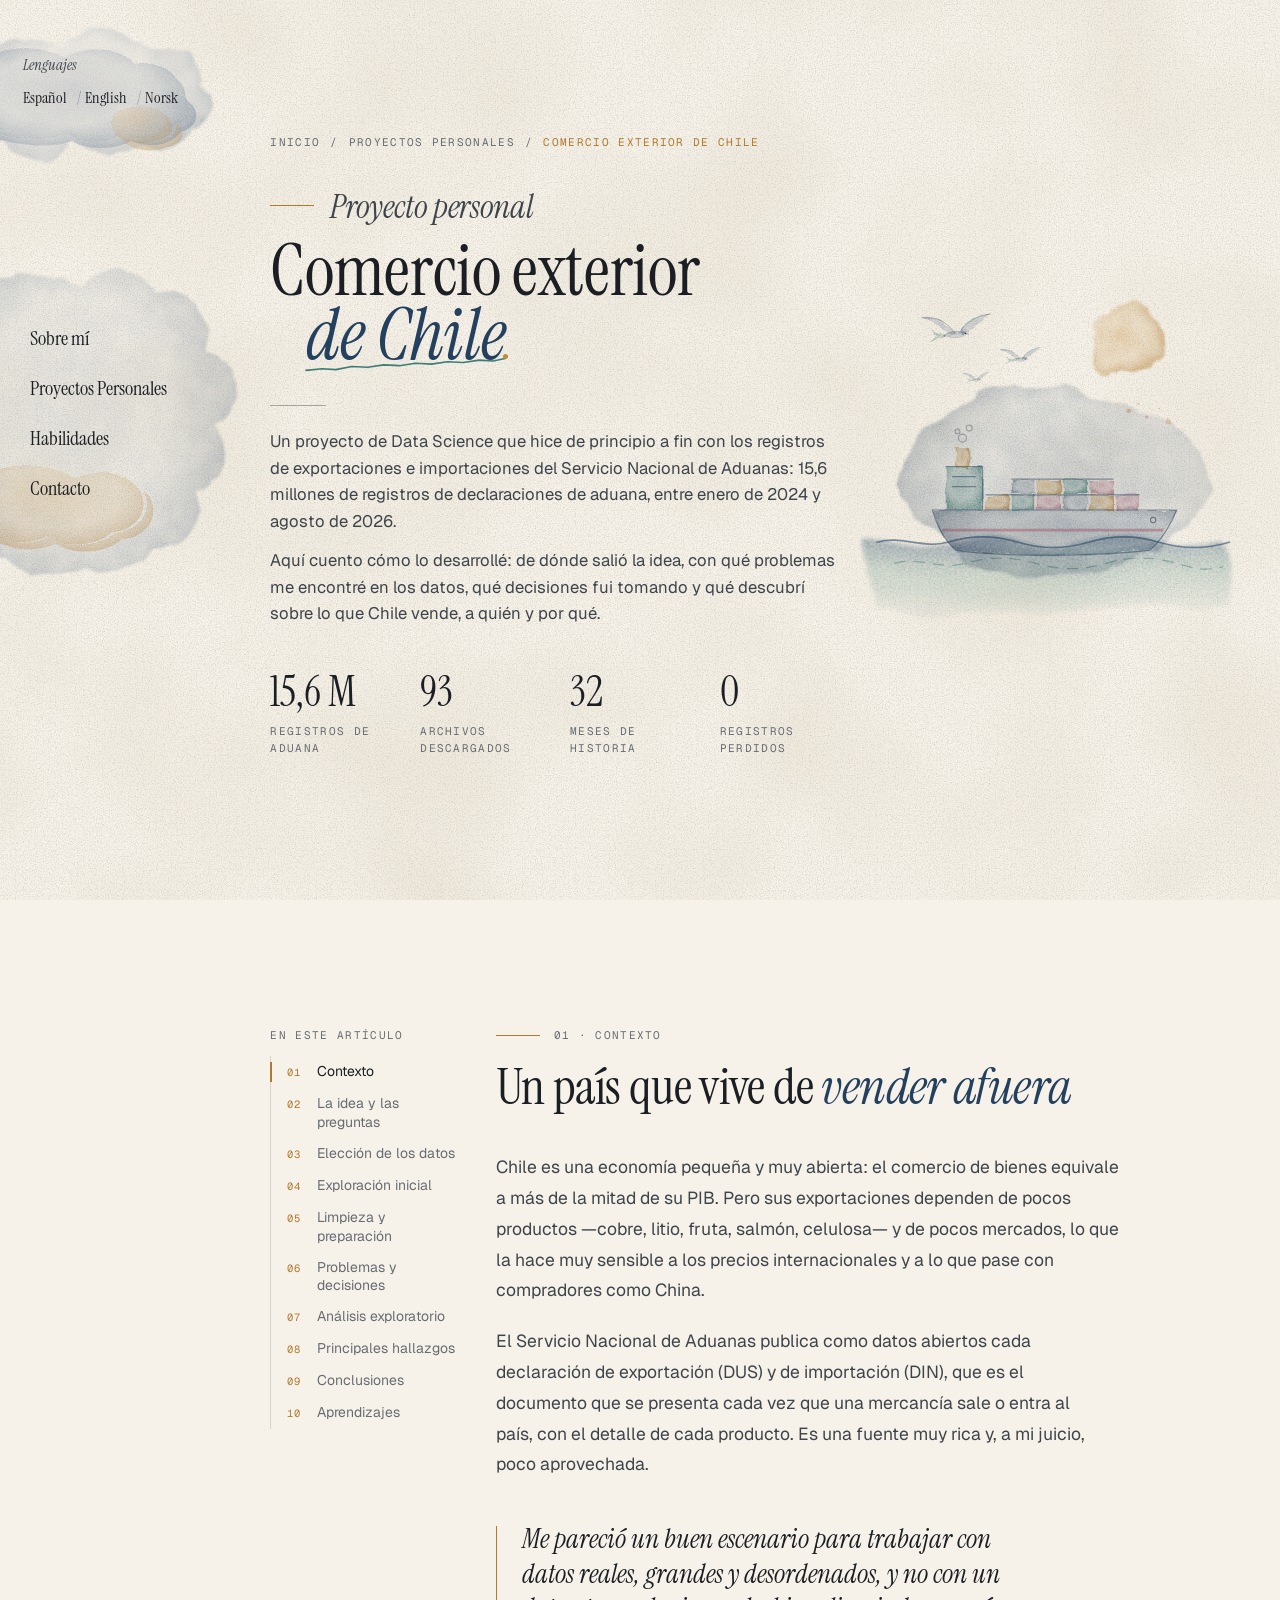
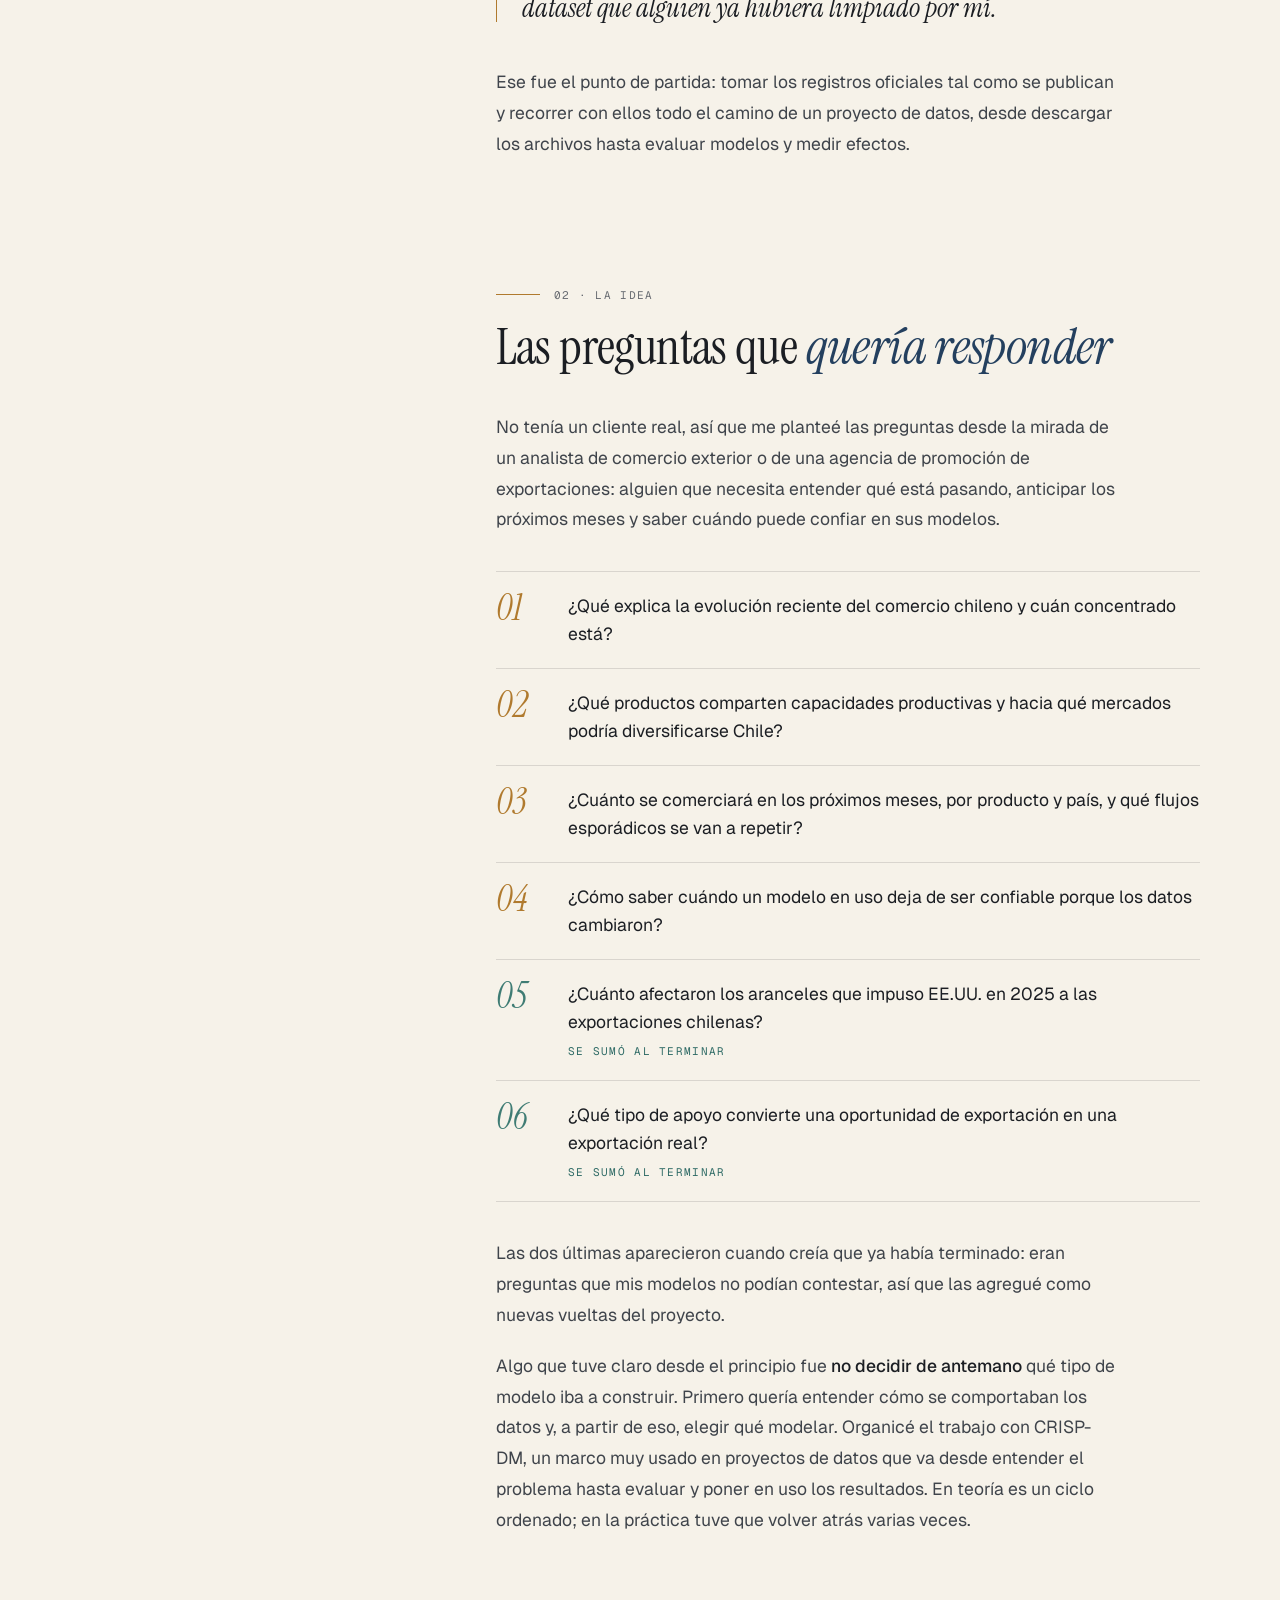
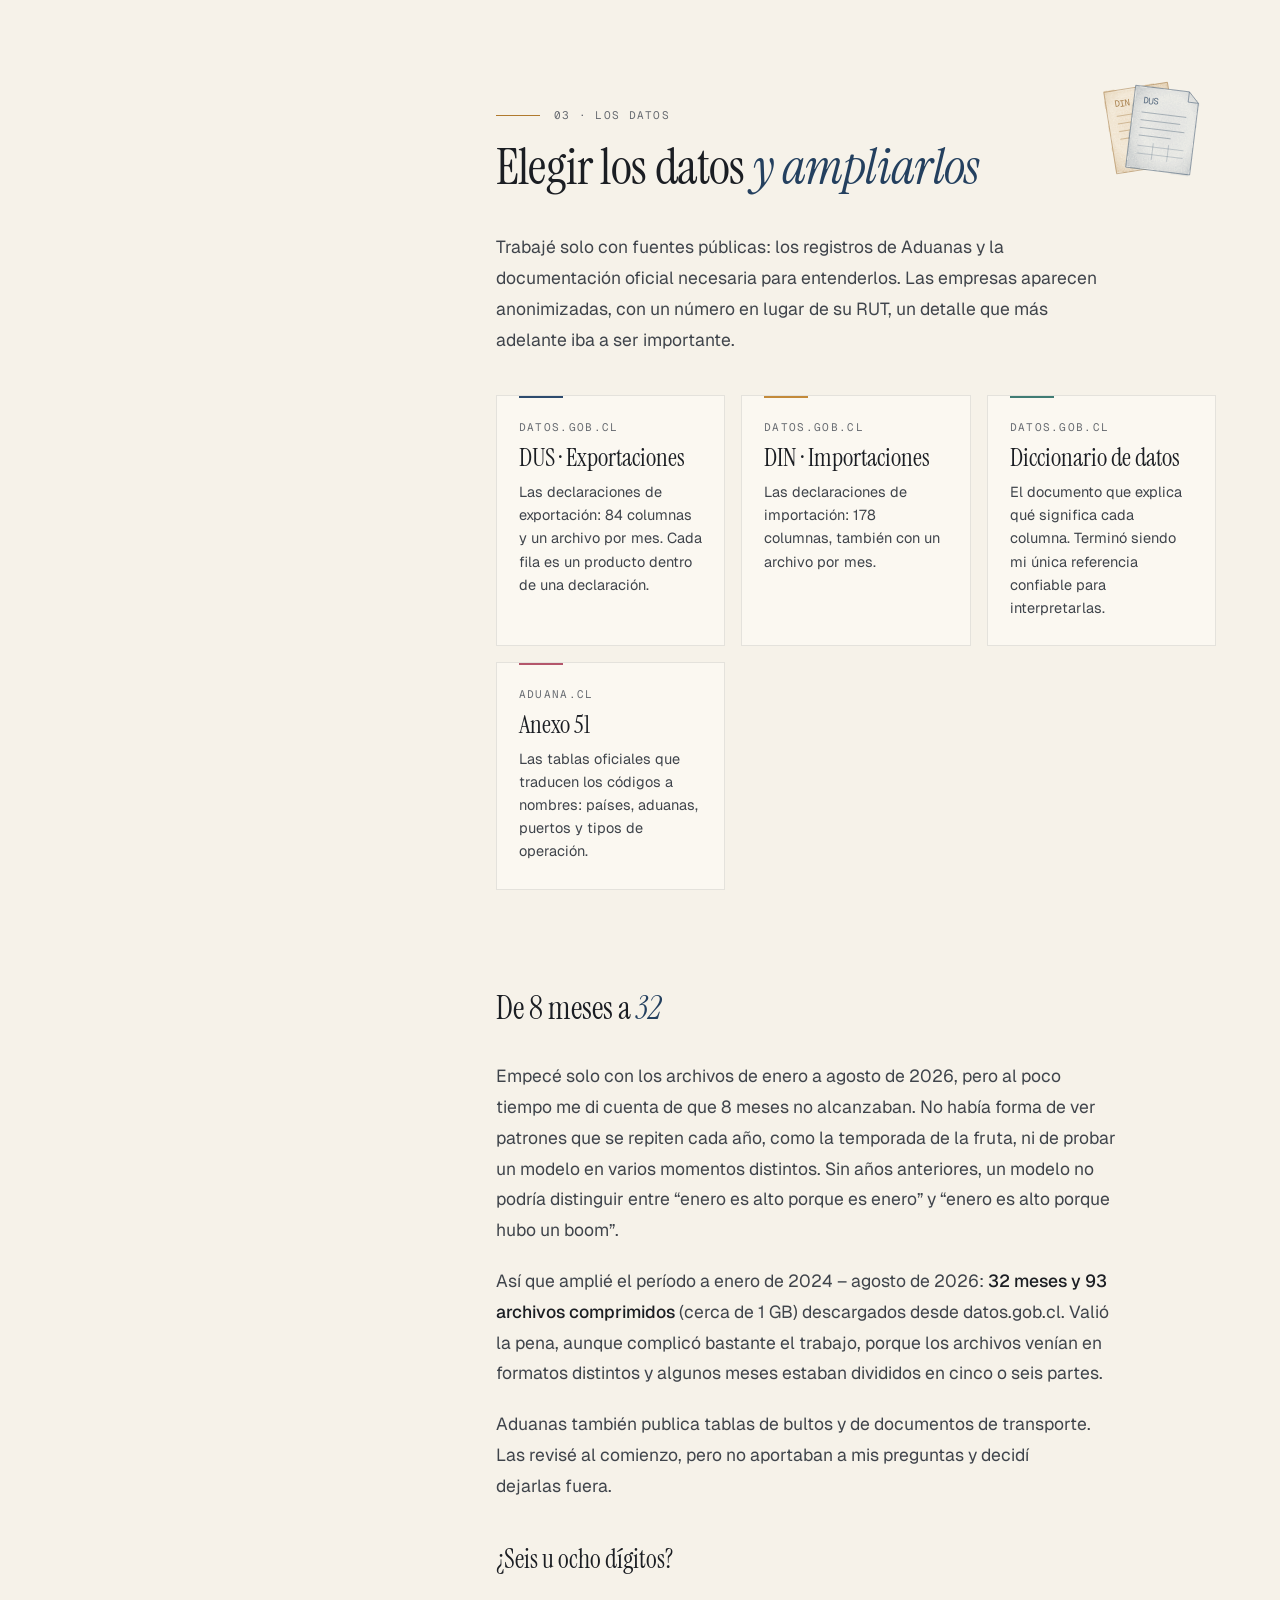
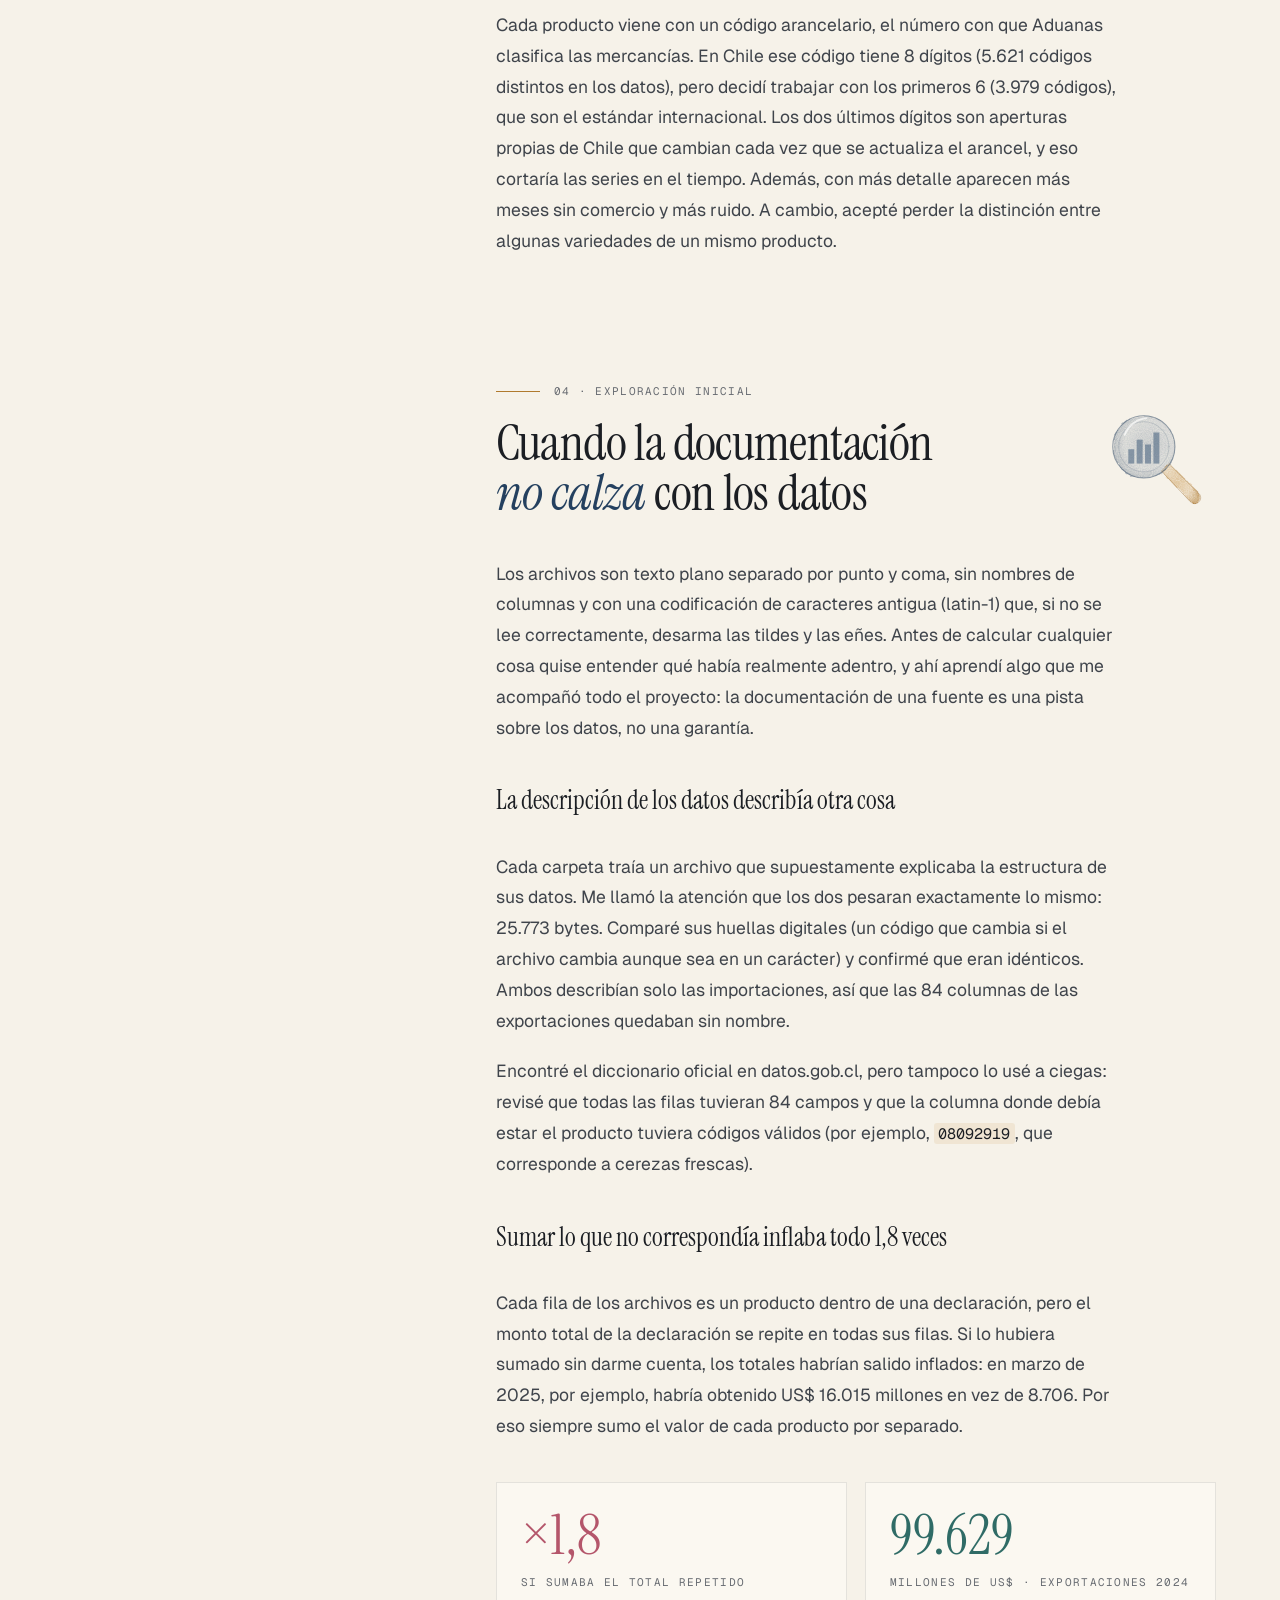
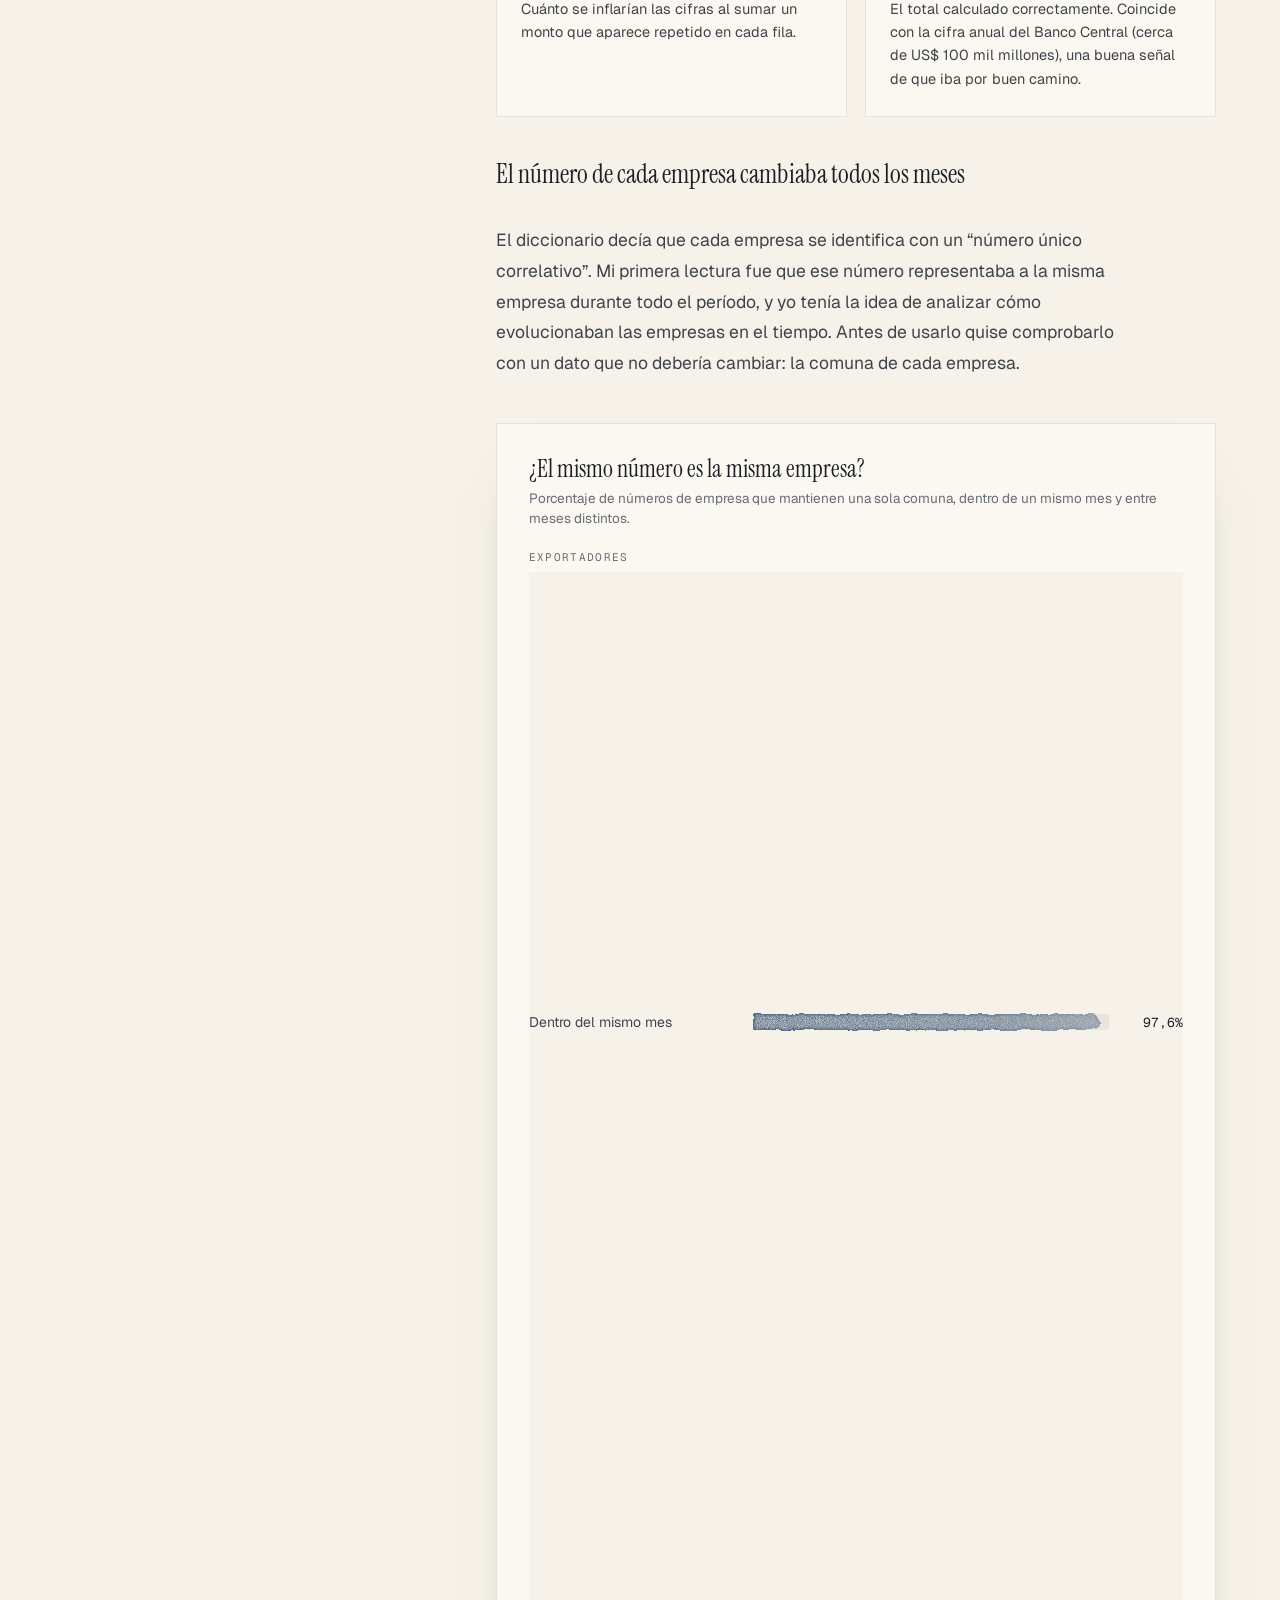
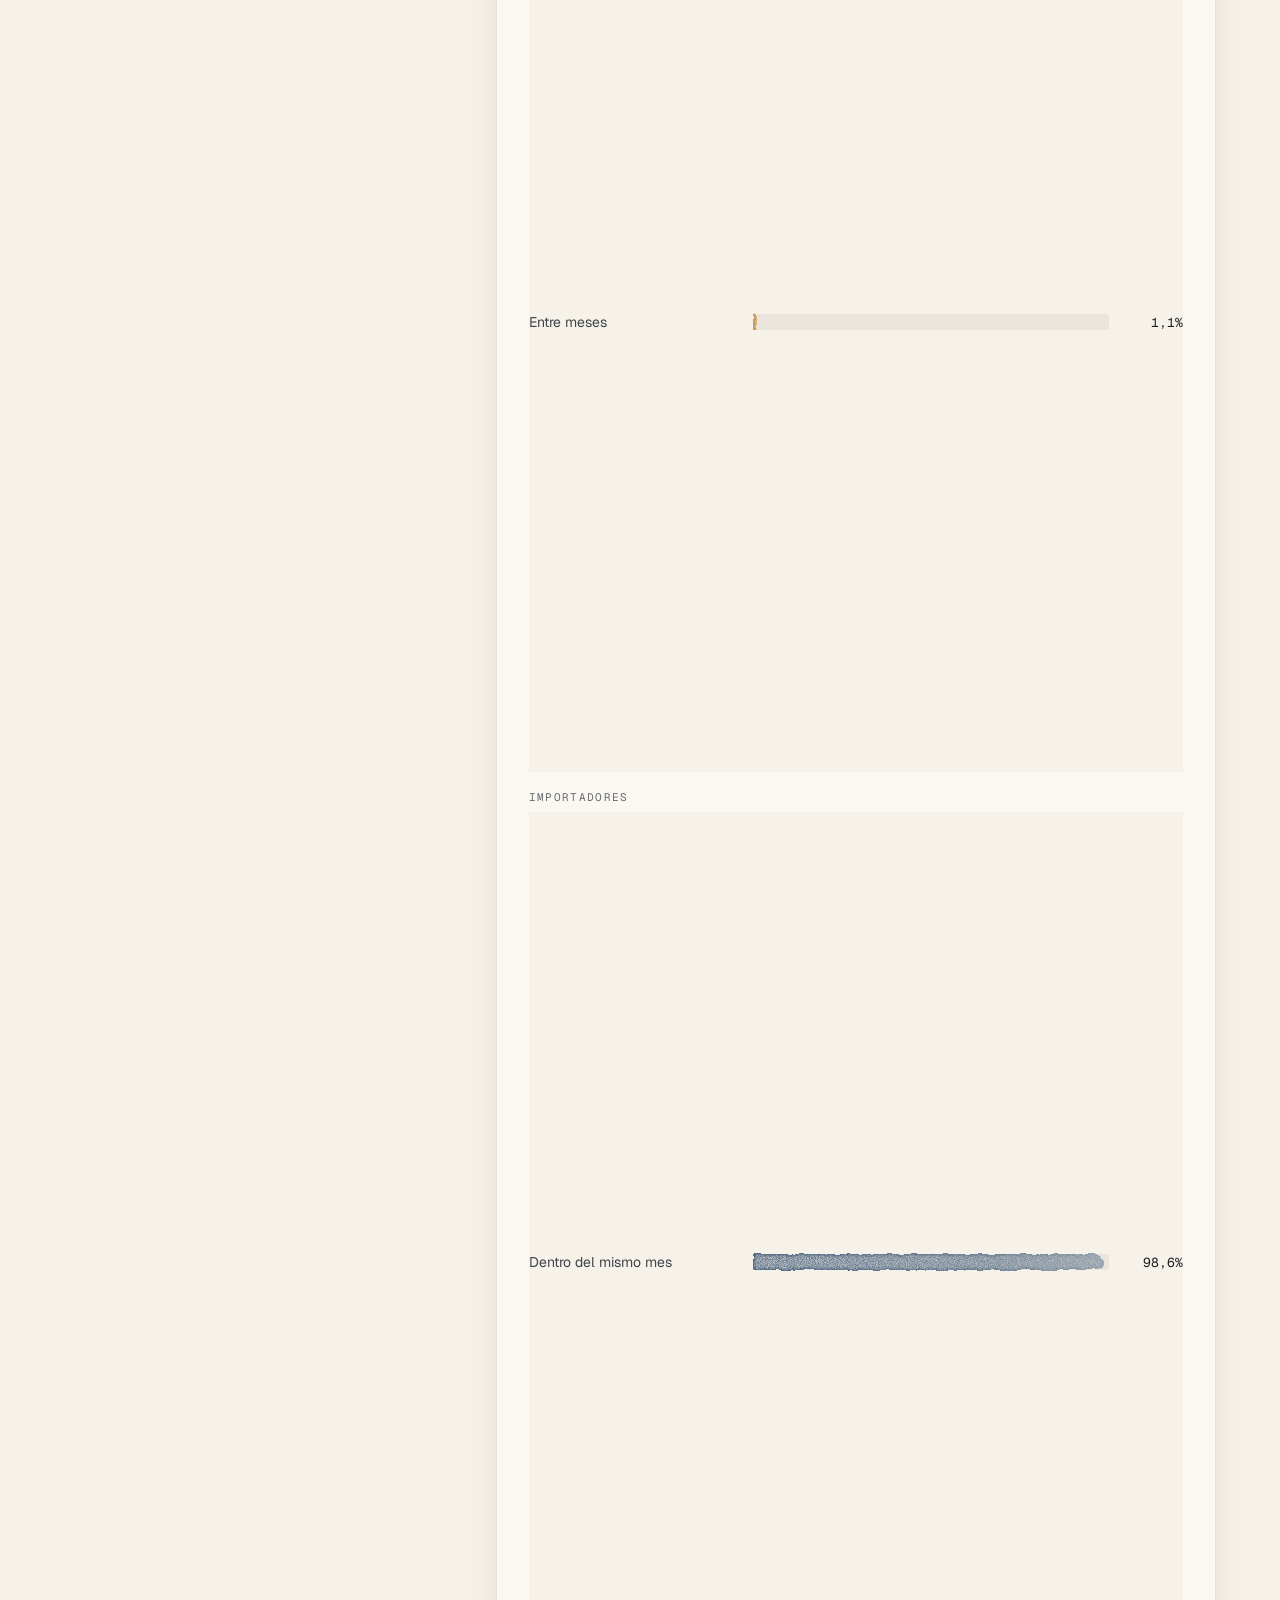
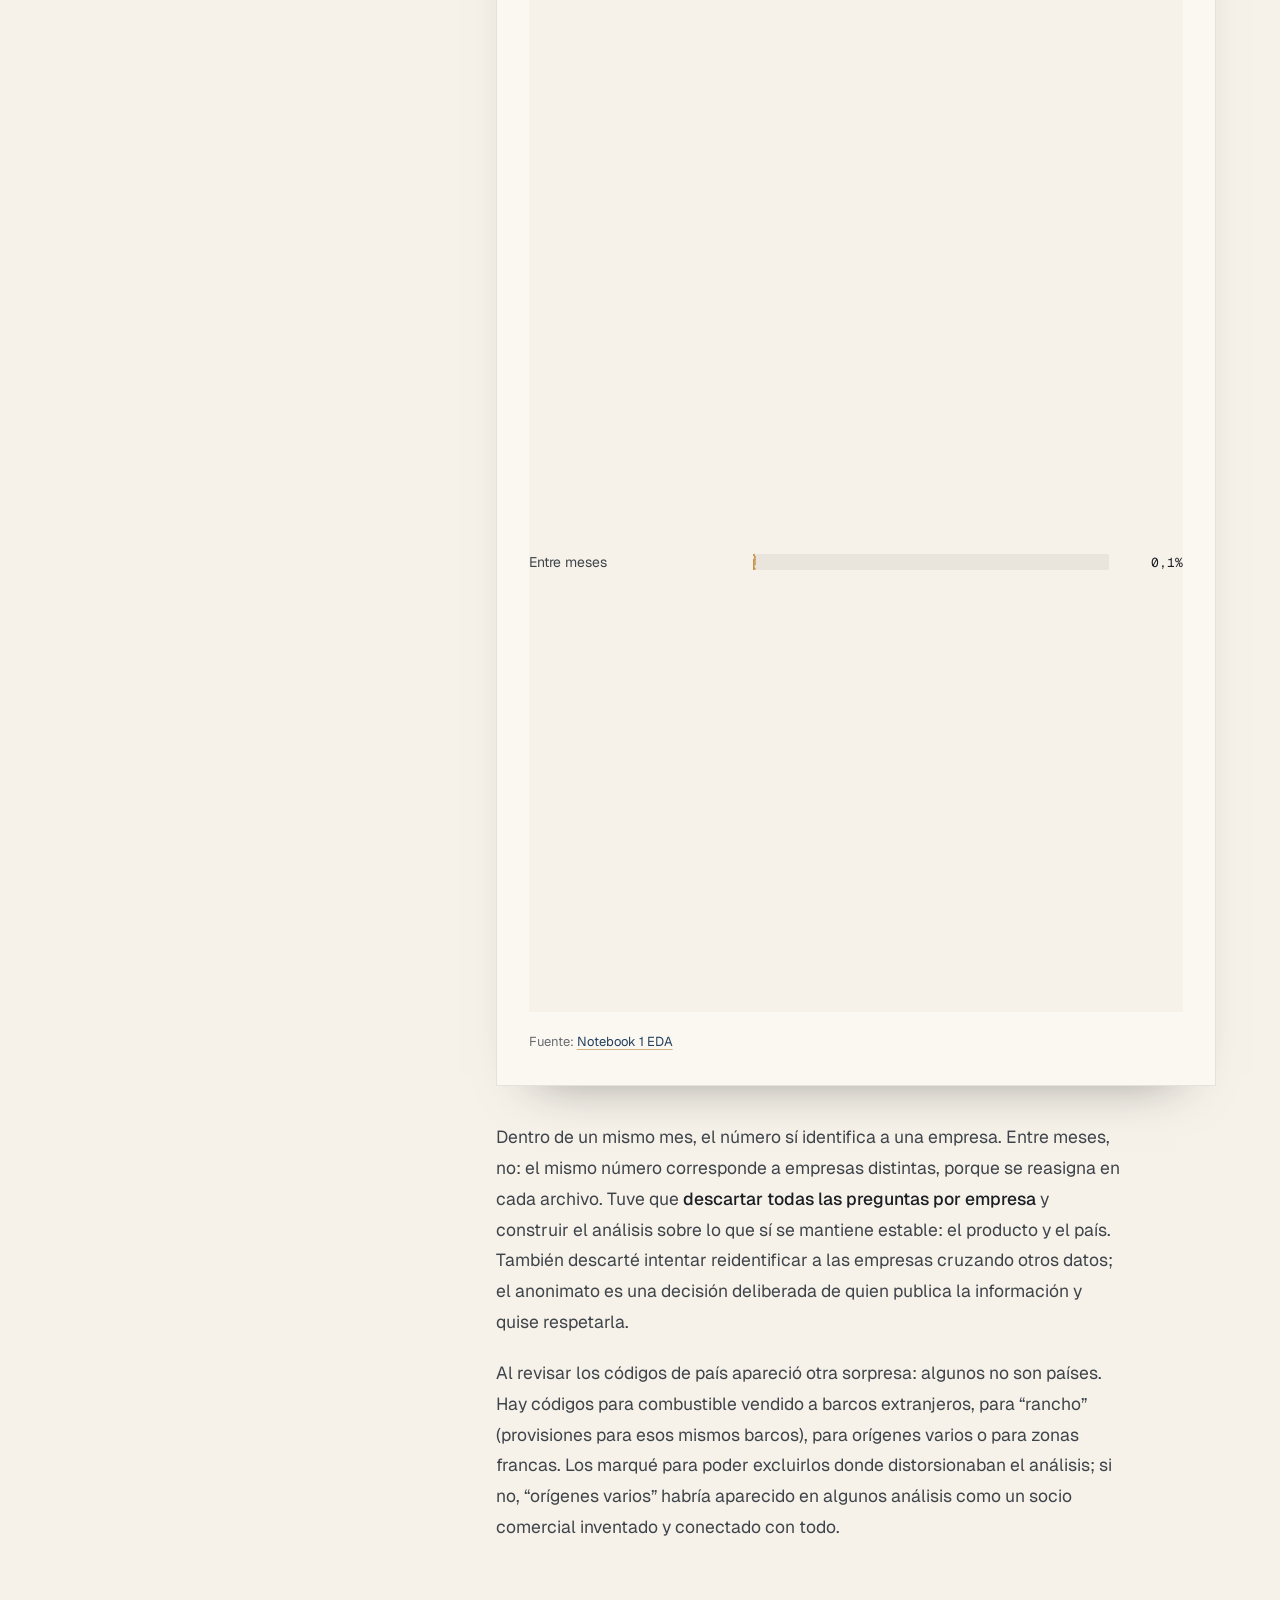
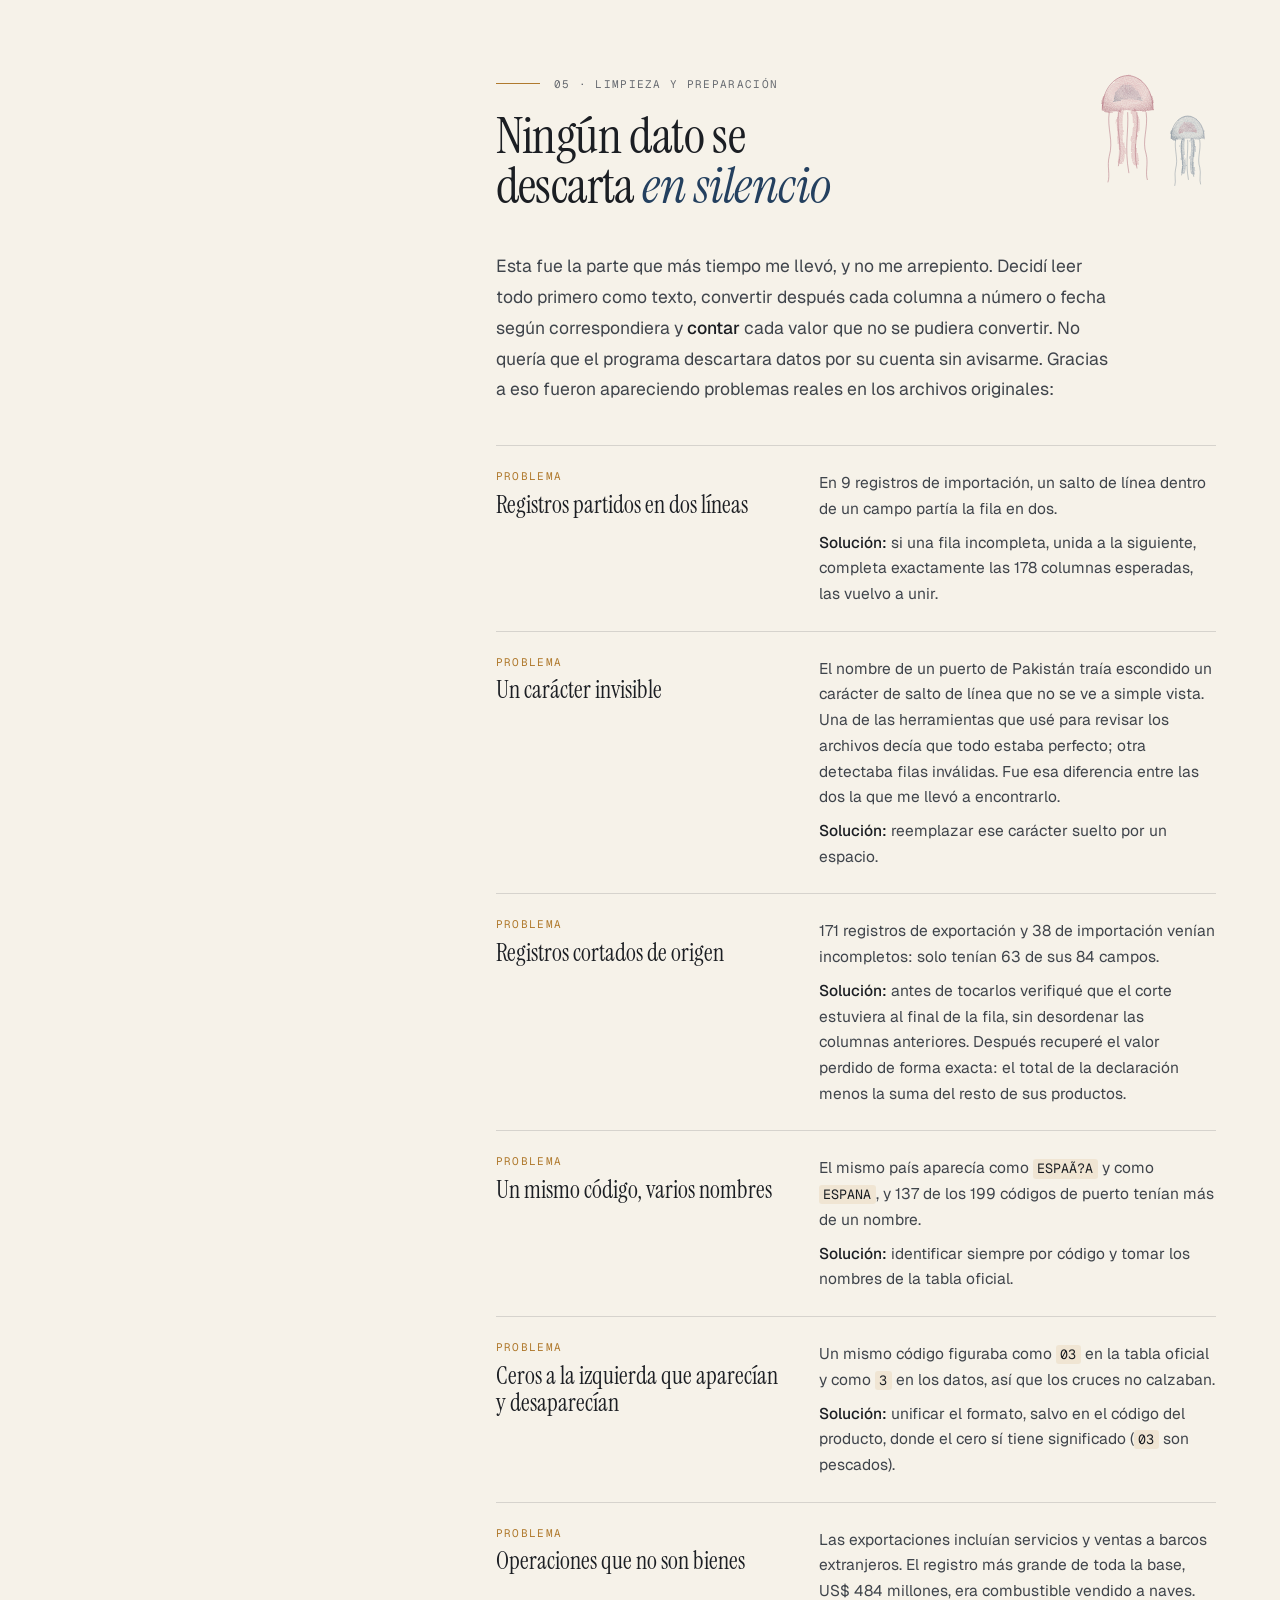
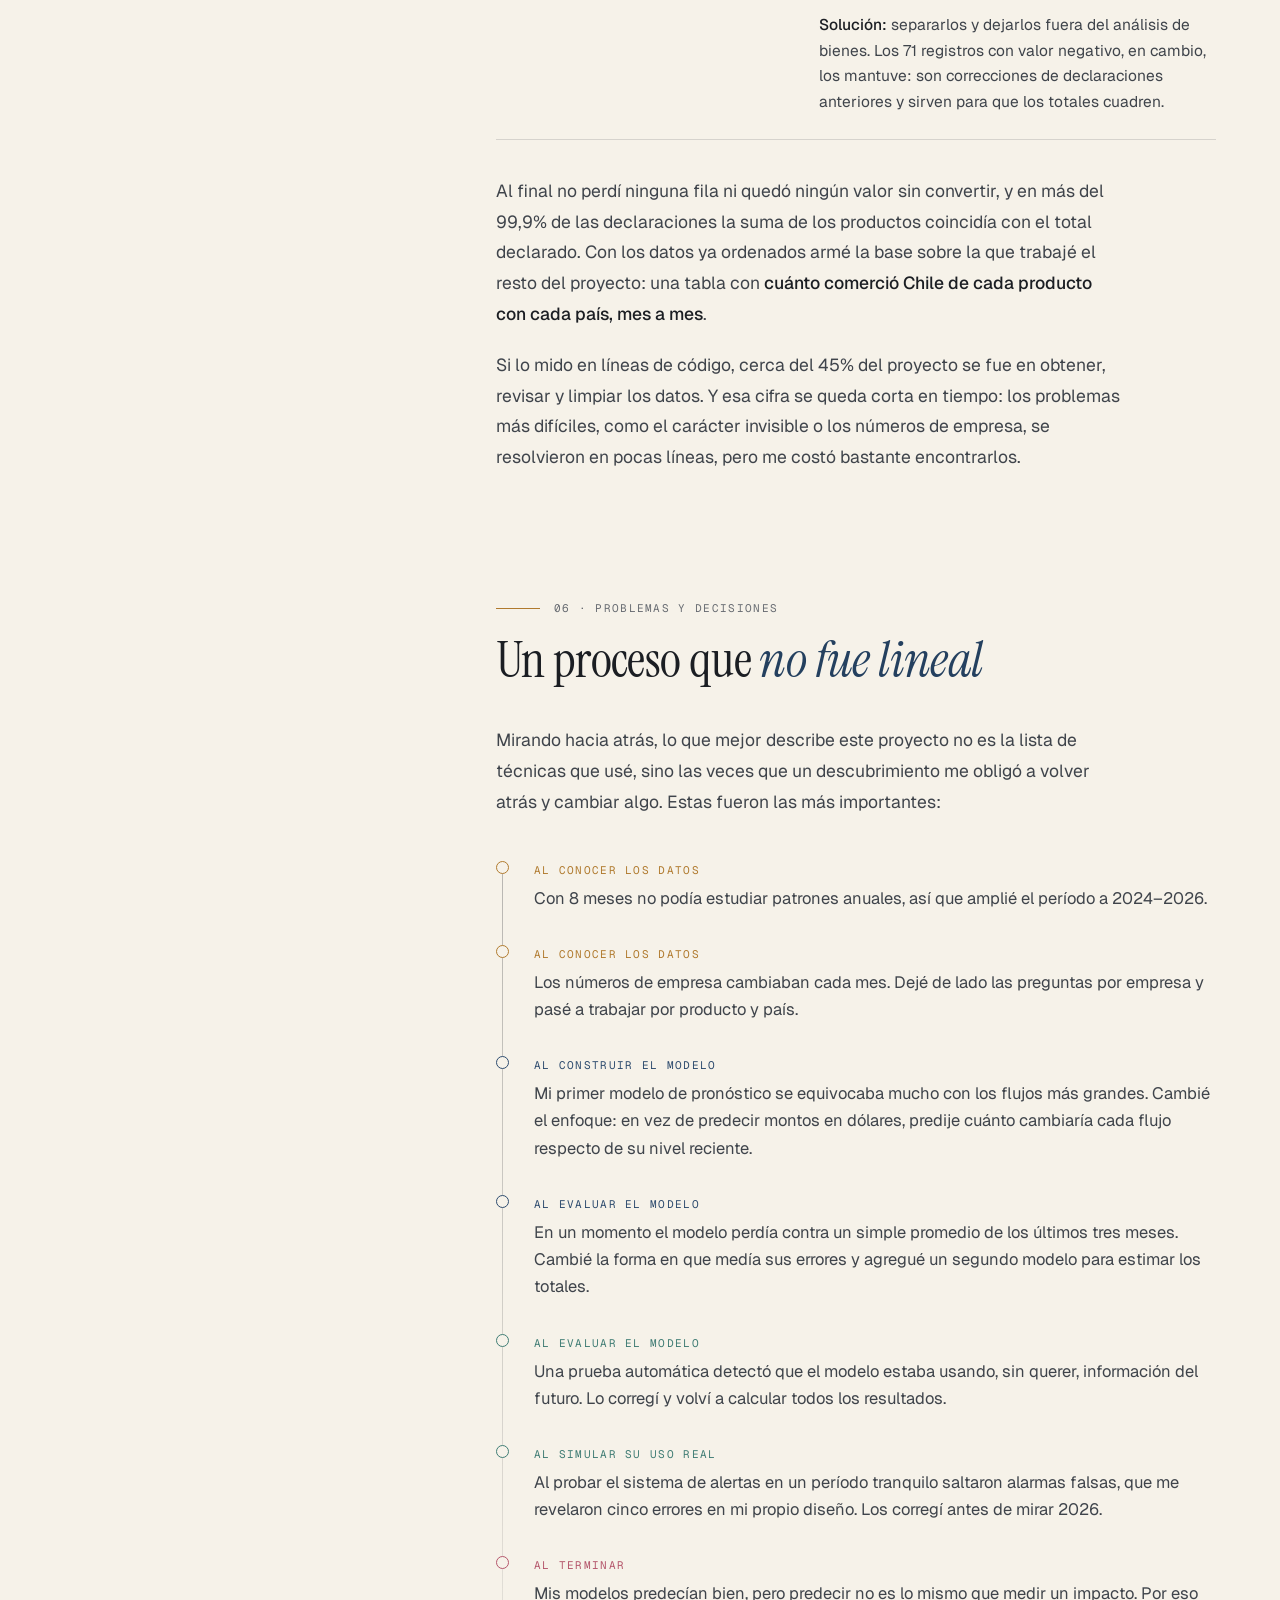
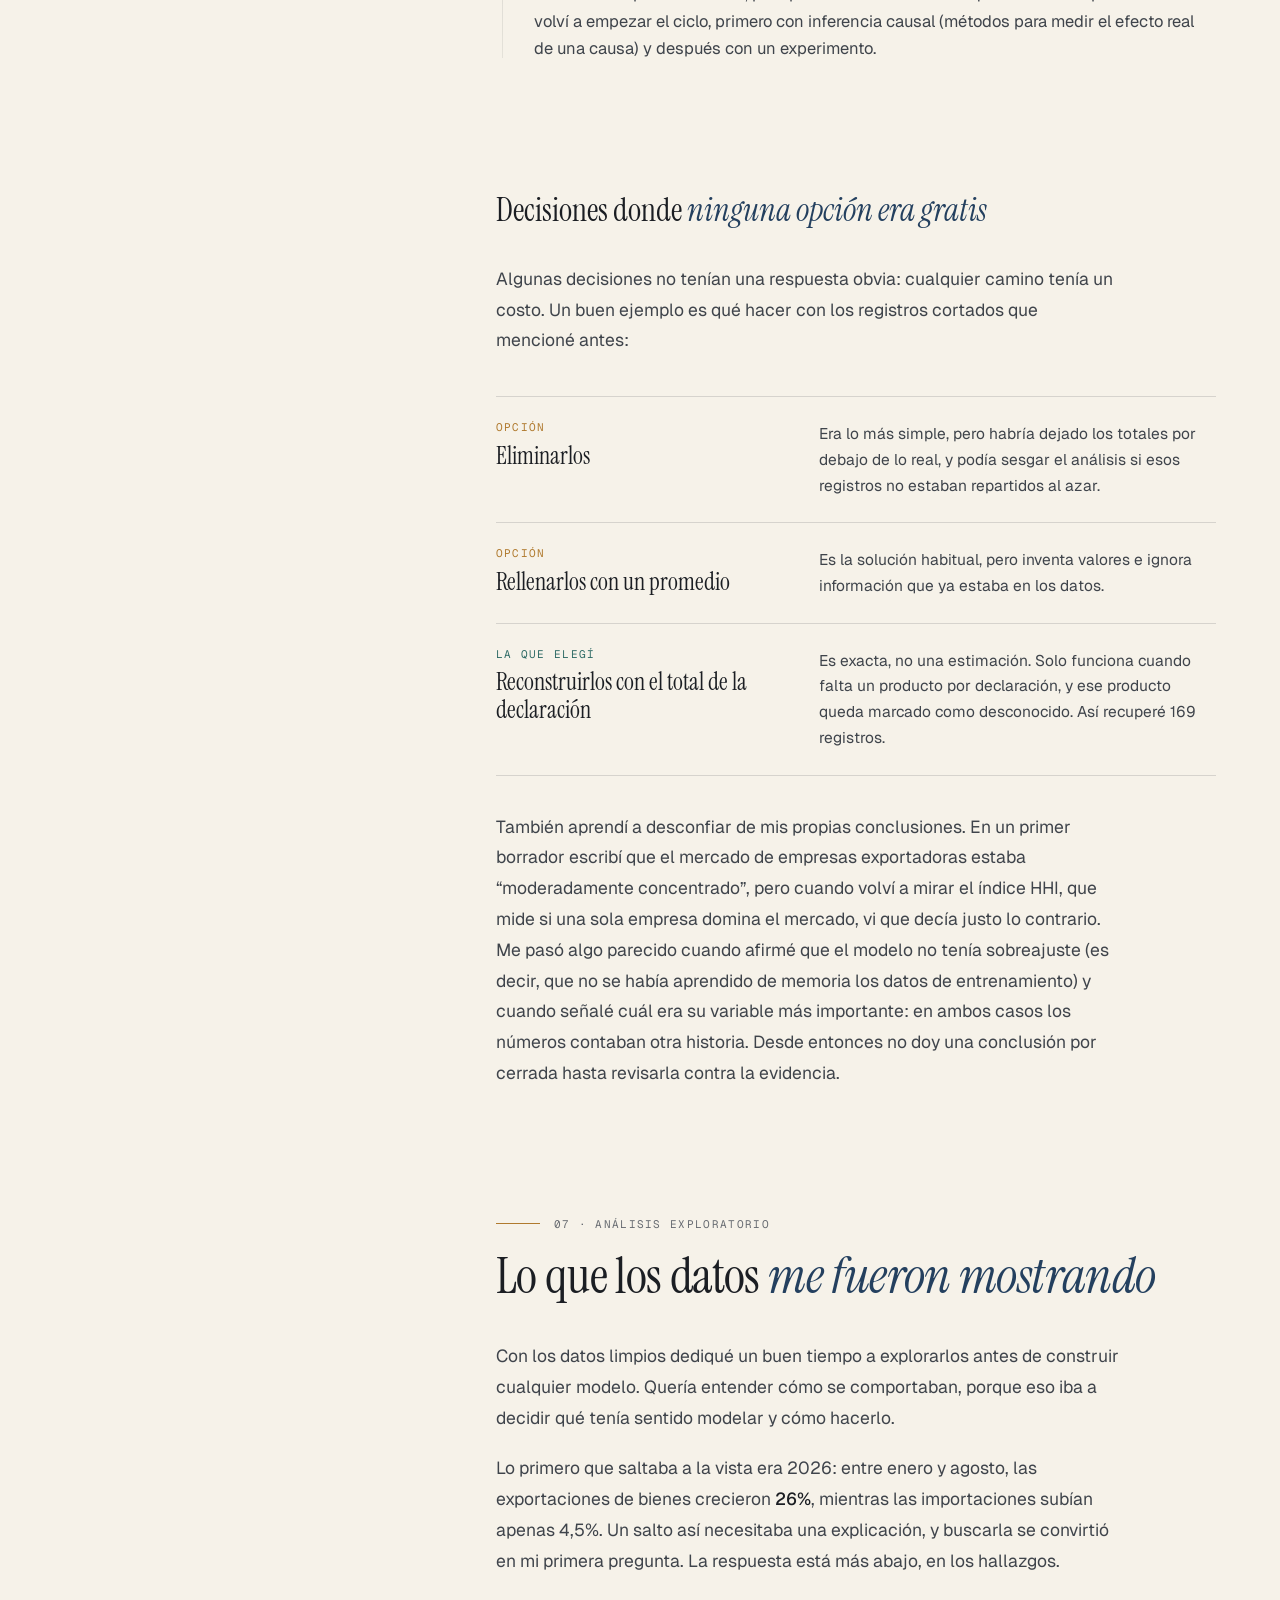
==== comercio-ext-chile/index.html @ 52598ad2 "Añado portada, habilidad y primer proyecto :) wujuuu" ====
<!doctype html>
<html lang="es">
<head>
<meta charset="utf-8">
<meta name="viewport" content="width=device-width, initial-scale=1">
<title>Comercio exterior de Chile — Bastián Olea Díaz</title>
<meta name="description" content="Cómo desarrollé un proyecto de Data Science con 15,6 millones de registros de exportaciones e importaciones de Aduanas de Chile: los datos, las decisiones, los resultados y lo que aprendí.">
<meta name="theme-color" content="#F6F2E9">
<link rel="icon" href="data:image/svg+xml,%3Csvg xmlns='http://www.w3.org/2000/svg' viewBox='0 0 32 32'%3E%3Ccircle cx='11' cy='19' r='7' fill='%232D4B6E' fill-opacity='.85'/%3E%3Ccircle cx='21' cy='12' r='6' fill='%23C38A3A' fill-opacity='.85'/%3E%3C/svg%3E">
<link rel="preconnect" href="https://fonts.googleapis.com">
<link rel="preconnect" href="https://fonts.gstatic.com" crossorigin>
<link rel="stylesheet" href="https://fonts.googleapis.com/css2?family=Geist:wght@300..600&amp;family=Geist+Mono:wght@400;500&amp;family=Instrument+Serif:ital@0;1&amp;display=swap">
<link rel="stylesheet" href="../css/style.css?v=21564027">
<link rel="stylesheet" href="../css/proyecto.css?v=320dd128">
<script>document.documentElement.classList.add('js')</script>
<script src="../js/main.js?v=d65a6def" defer></script>
<script src="../js/relato.js?v=7da70a27" defer></script>
</head>
<body>
<main class="page story">

<svg width="0" height="0" style="position: absolute" aria-hidden="true" focusable="false">
<defs>
<filter id="wcA" x="-25%" y="-25%" width="150%" height="150%" color-interpolation-filters="sRGB">
<feTurbulence type="fractalNoise" baseFrequency="0.011" numOctaves="4" seed="7" result="warp"></feTurbulence>
<feDisplacementMap in="SourceGraphic" in2="warp" scale="46" xChannelSelector="R" yChannelSelector="G" result="shape"></feDisplacementMap>
<feGaussianBlur in="shape" stdDeviation="1.4" result="soft"></feGaussianBlur>
<feMorphology in="soft" operator="erode" radius="5" result="core"></feMorphology>
<feGaussianBlur in="core" stdDeviation="7" result="coreBlur"></feGaussianBlur>
<feComposite in="soft" in2="coreBlur" operator="out" result="rim"></feComposite>
<feTurbulence type="fractalNoise" baseFrequency="0.62" numOctaves="2" seed="3" result="grain"></feTurbulence>
<feColorMatrix in="grain" type="matrix" values="0 0 0 0 0  0 0 0 0 0  0 0 0 0 0  0 0 0 -1.6 1.25" result="grainA"></feColorMatrix>
<feComposite in="soft" in2="grainA" operator="in" result="grained"></feComposite>
<feTurbulence type="fractalNoise" baseFrequency="0.035" numOctaves="2" seed="11" result="bloom"></feTurbulence>
<feColorMatrix in="bloom" type="matrix" values="0 0 0 0 0  0 0 0 0 0  0 0 0 0 0  0 0 0 -2.2 1.7" result="bloomA"></feColorMatrix>
<feComposite in="grained" in2="bloomA" operator="in" result="bloomed"></feComposite>
<feMerge><feMergeNode in="bloomed"></feMergeNode><feMergeNode in="rim"></feMergeNode></feMerge>
</filter>
<filter id="wcB" x="-20%" y="-30%" width="140%" height="160%" color-interpolation-filters="sRGB">
<feTurbulence type="fractalNoise" baseFrequency="0.008 0.02" numOctaves="4" seed="21" result="warp"></feTurbulence>
<feDisplacementMap in="SourceGraphic" in2="warp" scale="30" xChannelSelector="R" yChannelSelector="G" result="shape"></feDisplacementMap>
<feGaussianBlur in="shape" stdDeviation="1.2" result="soft"></feGaussianBlur>
<feMorphology in="soft" operator="erode" radius="4" result="core"></feMorphology>
<feGaussianBlur in="core" stdDeviation="6" result="coreBlur"></feGaussianBlur>
<feComposite in="soft" in2="coreBlur" operator="out" result="rim"></feComposite>
<feTurbulence type="fractalNoise" baseFrequency="0.7" numOctaves="2" seed="5" result="grain"></feTurbulence>
<feColorMatrix in="grain" type="matrix" values="0 0 0 0 0  0 0 0 0 0  0 0 0 0 0  0 0 0 -1.5 1.2" result="grainA"></feColorMatrix>
<feComposite in="soft" in2="grainA" operator="in" result="grained"></feComposite>
<feMerge><feMergeNode in="grained"></feMergeNode><feMergeNode in="rim"></feMergeNode></feMerge>
</filter>
<filter id="wcC" x="-25%" y="-25%" width="150%" height="150%" color-interpolation-filters="sRGB">

<feDisplacementMap in="SourceGraphic" in2="warp" scale="18" xChannelSelector="R" yChannelSelector="G" result="shape"></feDisplacementMap>
<feGaussianBlur in="shape" stdDeviation="1" result="soft"></feGaussianBlur>
<feMorphology in="soft" operator="erode" radius="3" result="core"></feMorphology>
<feGaussianBlur in="core" stdDeviation="4" result="coreBlur"></feGaussianBlur>
<feComposite in="soft" in2="coreBlur" operator="out" result="rim"></feComposite>
<feTurbulence type="fractalNoise" baseFrequency="0.66" numOctaves="2" seed="9" result="grain"></feTurbulence>
<feColorMatrix in="grain" type="matrix" values="0 0 0 0 0  0 0 0 0 0  0 0 0 0 0  0 0 0 -1.5 1.2" result="grainA"></feColorMatrix>
<feComposite in="soft" in2="grainA" operator="in" result="grained"></feComposite>
<feMerge><feMergeNode in="grained"></feMergeNode><feMergeNode in="rim"></feMergeNode></feMerge>
</filter>
<filter id="wcS" x="-50%" y="-50%" width="200%" height="200%" color-interpolation-filters="sRGB">
<feTurbulence type="fractalNoise" baseFrequency="0.09" numOctaves="2" seed="13" result="warp"></feTurbulence>
<feDisplacementMap in="SourceGraphic" in2="warp" scale="5" xChannelSelector="R" yChannelSelector="G" result="shape"></feDisplacementMap>
<feGaussianBlur in="shape" stdDeviation=".4"></feGaussianBlur>
</filter>
<filter id="paper" x="0" y="0" width="100%" height="100%">
<feTurbulence type="fractalNoise" baseFrequency=".85" numOctaves="3" seed="2" stitchTiles="stitch" result="fine"></feTurbulence>
<feColorMatrix in="fine" type="matrix" values="0 0 0 0 .36  0 0 0 0 .31  0 0 0 0 .24  0 0 0 -1.4 .78" result="fineA"></feColorMatrix>
<feTurbulence type="fractalNoise" baseFrequency=".006" numOctaves="2" seed="17" result="mottle"></feTurbulence>
<feColorMatrix in="mottle" type="matrix" values="0 0 0 0 .55  0 0 0 0 .45  0 0 0 0 .3  0 0 0 -.6 .36" result="mottleA"></feColorMatrix>
<feMerge><feMergeNode in="mottleA"></feMergeNode><feMergeNode in="fineA"></feMergeNode></feMerge>
</filter>
<filter id="wcN" x="-30%" y="-30%" width="160%" height="160%" color-interpolation-filters="sRGB">
<feTurbulence type="fractalNoise" baseFrequency="0.09" numOctaves="3" seed="15" result="warp"></feTurbulence>
<feDisplacementMap in="SourceGraphic" in2="warp" scale="4" xChannelSelector="R" yChannelSelector="G" result="shape"></feDisplacementMap>
<feGaussianBlur in="shape" stdDeviation=".35" result="soft"></feGaussianBlur>
<feMorphology in="soft" operator="erode" radius="1" result="core"></feMorphology>
<feGaussianBlur in="core" stdDeviation="1.6" result="coreBlur"></feGaussianBlur>
<feComposite in="soft" in2="coreBlur" operator="out" result="rim"></feComposite>
<feTurbulence type="fractalNoise" baseFrequency="1.1" numOctaves="2" seed="6" result="grain"></feTurbulence>
<feColorMatrix in="grain" type="matrix" values="0 0 0 0 0  0 0 0 0 0  0 0 0 0 0  0 0 0 -1.5 1.2" result="grainA"></feColorMatrix>
<feComposite in="soft" in2="grainA" operator="in" result="grained"></feComposite>
<feMerge><feMergeNode in="grained"></feMergeNode><feMergeNode in="rim"></feMergeNode></feMerge>
</filter>
<radialGradient id="gV" cx="42%" cy="40%" r="62%">
<stop offset="0" stop-color="#3F7C74" stop-opacity=".34"></stop>
<stop offset=".55" stop-color="#3F7C74" stop-opacity=".2"></stop>
<stop offset=".9" stop-color="#2F6B66" stop-opacity=".42"></stop>
<stop offset="1" stop-color="#2F6B66" stop-opacity=".52"></stop>
</radialGradient>
<radialGradient id="gP" cx="58%" cy="46%" r="64%">
<stop offset="0" stop-color="#2D4B6E" stop-opacity=".2"></stop>
<stop offset=".6" stop-color="#2D4B6E" stop-opacity=".12"></stop>
<stop offset=".92" stop-color="#28425F" stop-opacity=".26"></stop>
<stop offset="1" stop-color="#28425F" stop-opacity=".34"></stop>
</radialGradient>
<radialGradient id="gO" cx="40%" cy="44%" r="64%">
<stop offset="0" stop-color="#C38A3A" stop-opacity=".42"></stop>
<stop offset=".6" stop-color="#C9954A" stop-opacity=".26"></stop>
<stop offset=".92" stop-color="#B07A2E" stop-opacity=".5"></stop>
<stop offset="1" stop-color="#B07A2E" stop-opacity=".6"></stop>
</radialGradient>
<radialGradient id="gM" cx="50%" cy="38%" r="64%">
<stop offset="0" stop-color="#B4566B" stop-opacity=".3"></stop>
<stop offset=".6" stop-color="#B4566B" stop-opacity=".16"></stop>
<stop offset=".92" stop-color="#9E4A5D" stop-opacity=".34"></stop>
<stop offset="1" stop-color="#9E4A5D" stop-opacity=".42"></stop>
</radialGradient>
<linearGradient id="gArea" x1="0" y1="0" x2="0" y2="1">
<stop offset="0" stop-color="#2D4B6E" stop-opacity=".36"></stop>
<stop offset=".5" stop-color="#3F7C74" stop-opacity=".18"></stop>
<stop offset="1" stop-color="#3F7C74" stop-opacity=".04"></stop>
</linearGradient>
<linearGradient id="gFade" x1="0" y1="0" x2="0" y2="1">
<stop offset="0" stop-color="#fff" stop-opacity="1"></stop>
<stop offset=".6" stop-color="#fff" stop-opacity="1"></stop>
<stop offset=".86" stop-color="#fff" stop-opacity=".4"></stop>
<stop offset="1" stop-color="#fff" stop-opacity=".15"></stop>
</linearGradient>
<filter id="wcD" x="-25%" y="-25%" width="150%" height="150%" color-interpolation-filters="sRGB">
<feTurbulence type="fractalNoise" baseFrequency="0.011" numOctaves="4" seed="7" result="warp"></feTurbulence>
<feDisplacementMap in="SourceGraphic" in2="warp" scale="46" xChannelSelector="R" yChannelSelector="G"></feDisplacementMap>
</filter>
<radialGradient id="gCloud" cx="40%" cy="45%" r="65%">
<stop offset="0" stop-color="#6F8298" stop-opacity=".14"></stop>
<stop offset=".55" stop-color="#6F8298" stop-opacity=".09"></stop>
<stop offset=".9" stop-color="#5A6F88" stop-opacity=".26"></stop>
<stop offset="1" stop-color="#5A6F88" stop-opacity=".34"></stop>
</radialGradient>
<radialGradient id="gCloudW" cx="45%" cy="40%" r="65%">
<stop offset="0" stop-color="#C9954A" stop-opacity=".22"></stop>
<stop offset=".6" stop-color="#C9954A" stop-opacity=".12"></stop>
<stop offset=".92" stop-color="#B07A2E" stop-opacity=".26"></stop>
<stop offset="1" stop-color="#B07A2E" stop-opacity=".32"></stop>
</radialGradient>
<linearGradient id="gsO" x1="0" y1="0" x2="1" y2="0"><stop offset="0" stop-color="#C38A3A" stop-opacity=".85"></stop><stop offset=".7" stop-color="#C38A3A" stop-opacity=".62"></stop><stop offset="1" stop-color="#C38A3A" stop-opacity=".3"></stop></linearGradient>
<linearGradient id="gsV" x1="0" y1="0" x2="1" y2="0"><stop offset="0" stop-color="#3F7C74" stop-opacity=".72"></stop><stop offset=".7" stop-color="#3F7C74" stop-opacity=".52"></stop><stop offset="1" stop-color="#3F7C74" stop-opacity=".24"></stop></linearGradient>
<linearGradient id="gsM" x1="0" y1="0" x2="1" y2="0"><stop offset="0" stop-color="#B4566B" stop-opacity=".7"></stop><stop offset=".7" stop-color="#B4566B" stop-opacity=".5"></stop><stop offset="1" stop-color="#B4566B" stop-opacity=".24"></stop></linearGradient>
<linearGradient id="gsP" x1="0" y1="0" x2="1" y2="0"><stop offset="0" stop-color="#2D4B6E" stop-opacity=".6"></stop><stop offset=".7" stop-color="#2D4B6E" stop-opacity=".42"></stop><stop offset="1" stop-color="#2D4B6E" stop-opacity=".2"></stop></linearGradient>
<mask id="mFade" maskUnits="userSpaceOnUse" x="0" y="0" width="300" height="200">
<rect x="0" y="0" width="300" height="200" fill="url(#gFade)"></rect>
</mask>
<radialGradient id="gCu" cx="40%" cy="40%" r="65%">
<stop offset="0" stop-color="#D08548" stop-opacity=".55"></stop>
<stop offset=".6" stop-color="#C0703A" stop-opacity=".36"></stop>
<stop offset=".92" stop-color="#9C5426" stop-opacity=".58"></stop>
<stop offset="1" stop-color="#9C5426" stop-opacity=".7"></stop>
</radialGradient>
<radialGradient id="gR" cx="38%" cy="36%" r="66%">
<stop offset="0" stop-color="#B23A48" stop-opacity=".58"></stop>
<stop offset=".6" stop-color="#B23A48" stop-opacity=".4"></stop>
<stop offset=".92" stop-color="#8E2836" stop-opacity=".68"></stop>
<stop offset="1" stop-color="#8E2836" stop-opacity=".78"></stop>
</radialGradient>
<radialGradient id="gW" cx="50%" cy="38%" r="64%">
<stop offset="0" stop-color="#8C3352" stop-opacity=".58"></stop>
<stop offset=".6" stop-color="#8C3352" stop-opacity=".42"></stop>
<stop offset=".92" stop-color="#6E2440" stop-opacity=".68"></stop>
<stop offset="1" stop-color="#6E2440" stop-opacity=".78"></stop>
</radialGradient>
<radialGradient id="gG" cx="40%" cy="38%" r="64%">
<stop offset="0" stop-color="#5E4478" stop-opacity=".5"></stop>
<stop offset=".6" stop-color="#5E4478" stop-opacity=".32"></stop>
<stop offset=".92" stop-color="#4A3363" stop-opacity=".6"></stop>
<stop offset="1" stop-color="#4A3363" stop-opacity=".7"></stop>
</radialGradient>
<radialGradient id="gS" cx="40%" cy="44%" r="64%">
<stop offset="0" stop-color="#E08A66" stop-opacity=".55"></stop>
<stop offset=".6" stop-color="#E08A66" stop-opacity=".34"></stop>
<stop offset=".92" stop-color="#C56A4A" stop-opacity=".6"></stop>
<stop offset="1" stop-color="#C56A4A" stop-opacity=".7"></stop>
</radialGradient>
</defs>
</svg>

<svg class="paper" aria-hidden="true" focusable="false"><rect width="100%" height="100%" filter="url(#paper)"></rect></svg>

<div class="series rvg">
<div class="series-hit"><div class="tip"><span class="tip-t"><span class="tip-dot" style="background: #2D4B6E"></span>Serie temporal</span><span class="tip-d">Las series temporales sirven para analizar cómo evoluciona una variable en el tiempo y proyectar pronósticos.</span></div></div>
<svg viewBox="0 0 1440 180" preserveAspectRatio="xMidYMax slice" aria-hidden="true" focusable="false">
<g class="series-wash fade" style="animation-delay: 1.6s; animation-duration: 3s">
<g style="opacity: 0.85">
<polygon filter="url(#wcB)" fill="url(#gArea)" points="0,130 40,137 80,135 120,140 160,134 200,136 240,123 280,120 320,105 360,102 400,93 440,95 480,92 520,98 560,98 600,108 640,108 680,114 720,107 760,106 800,96 840,92 880,78 920,75 960,64 1000,66 1040,63 1080,70 1120,70 1160,79 1200,78 1240,85 1240,210 0,210"></polygon>
<polygon filter="url(#wcC)" fill="url(#gO)" points="1240,85 1440,20 1440,88"></polygon>
</g>
</g>
<path d="M60 172v8M180 172v8M300 172v8M420 172v8M540 172v8M660 172v8M780 172v8M900 172v8M1020 172v8M1140 172v8M1260 172v8M1380 172v8" stroke="#1B1E23" stroke-opacity=".28" stroke-width="1" class="fade" style="animation-delay: 1.2s"></path>
<polyline class="draw" style="animation-delay: 1.3s; animation-duration: 3.2s" pathLength="1" fill="none" stroke="#2D4B6E" stroke-width="1.6" stroke-linejoin="round" stroke-linecap="round" points="0,130 40,137 80,135 120,140 160,134 200,136 240,123 280,120 320,105 360,102 400,93 440,95 480,92 520,98 560,98 600,108 640,108 680,114 720,107 760,106 800,96 840,92 880,78 920,75 960,64 1000,66 1040,63 1080,70 1120,70 1160,79 1200,78 1240,85"></polyline>
<polyline class="fade" style="animation-delay: 3.8s" fill="none" stroke="#2D4B6E" stroke-width="1.4" stroke-dasharray="3 5" stroke-linecap="round" points="1240,85 1280,80 1320,79 1360,68 1400,64 1440,52"></polyline>
<circle class="fade" style="animation-delay: 3.6s" cx="1240" cy="85" r="4.5" fill="#F6F2E9" stroke="#2D4B6E" stroke-width="1.6"></circle>
</svg>

<div aria-hidden="true" class="nat n-algae" style="animation-delay: 3s">
<svg viewBox="0 0 100 140" focusable="false" style="opacity: 0.85">
<g class="kelp">
<path filter="url(#wcN)" fill="url(#gV)" d="M38 140 C30 120 46 104 36 86 C28 70 42 54 32 36 C28 28 30 22 30 18 C36 24 38 32 40 38 C48 56 36 72 44 88 C52 106 40 122 46 140 Z"></path>
<path fill="none" stroke="#2F6B66" stroke-opacity=".55" stroke-width=".8" stroke-linecap="round" d="M42 140 C36 122 46 106 40 88 C34 70 42 54 34 30"></path>
</g>
<g class="kelp kelp2">
<path filter="url(#wcN)" fill="url(#gP)" d="M56 140 C64 124 52 110 60 94 C66 80 58 66 68 52 C70 49 72 47 73 46 C74 52 74 56 72 60 C66 72 74 84 68 98 C62 112 72 126 64 140 Z"></path>
<path fill="none" stroke="#28425F" stroke-opacity=".5" stroke-width=".8" stroke-linecap="round" d="M60 140 C67 124 56 110 64 96 C70 82 64 66 72 50"></path>
</g>
<g class="kelp kelp3">
<path filter="url(#wcN)" fill="url(#gO)" d="M48 140 C52 128 46 116 50 104 C52 98 52 94 54 90 C56 96 56 100 56 104 C54 116 58 128 54 140 Z"></path>
<path fill="none" stroke="#8F5E1E" stroke-opacity=".5" stroke-width=".7" stroke-linecap="round" d="M51 140 C54 128 49 116 53 104 C54 98 54 95 54 92"></path>
</g>
<g fill="none" stroke="#2D4B6E" stroke-opacity=".45" stroke-width=".7">
<circle class="bub" cx="34" cy="14" r="2"></circle>
<circle class="bub" style="animation-delay: 2.3s" cx="40" cy="8" r="1.3"></circle>
<circle class="bub" style="animation-delay: 4.6s" cx="74" cy="40" r="1.6"></circle>
</g>
</svg>
</div>

<div aria-hidden="true" class="nat n-algae2 flip" style="animation-delay: 3.3s">
<svg viewBox="0 0 100 140" focusable="false" style="opacity: 0.85">
<g class="kelp kelp3">
<path filter="url(#wcN)" fill="url(#gV)" d="M38 140 C30 120 46 104 36 86 C28 70 42 54 32 36 C28 28 30 22 30 18 C36 24 38 32 40 38 C48 56 36 72 44 88 C52 106 40 122 46 140 Z"></path>
<path fill="none" stroke="#2F6B66" stroke-opacity=".55" stroke-width=".8" stroke-linecap="round" d="M42 140 C36 122 46 106 40 88 C34 70 42 54 34 30"></path>
</g>
<g class="kelp kelp2">
<path filter="url(#wcN)" fill="url(#gP)" d="M56 140 C64 124 52 110 60 94 C66 80 58 66 68 52 C70 49 72 47 73 46 C74 52 74 56 72 60 C66 72 74 84 68 98 C62 112 72 126 64 140 Z"></path>
<path fill="none" stroke="#28425F" stroke-opacity=".5" stroke-width=".8" stroke-linecap="round" d="M60 140 C67 124 56 110 64 96 C70 82 64 66 72 50"></path>
</g>
<g class="kelp kelp3">
<path filter="url(#wcN)" fill="url(#gO)" d="M48 140 C52 128 46 116 50 104 C52 98 52 94 54 90 C56 96 56 100 56 104 C54 116 58 128 54 140 Z"></path>
<path fill="none" stroke="#8F5E1E" stroke-opacity=".5" stroke-width=".7" stroke-linecap="round" d="M51 140 C54 128 49 116 53 104 C54 98 54 95 54 92"></path>
</g>
<g fill="none" stroke="#2D4B6E" stroke-opacity=".45" stroke-width=".7">
<circle class="bub" cx="34" cy="14" r="2"></circle>
<circle class="bub" style="animation-delay: 2.3s" cx="40" cy="8" r="1.3"></circle>
<circle class="bub" style="animation-delay: 4.6s" cx="74" cy="40" r="1.6"></circle>
</g>
</svg>
</div>

<div aria-hidden="true" class="nat n-algae3" style="animation-delay: 3.6s">
<svg viewBox="0 0 100 140" focusable="false" style="opacity: 0.85">
<g class="kelp">
<path filter="url(#wcN)" fill="url(#gV)" d="M38 140 C30 120 46 104 36 86 C28 70 42 54 32 36 C28 28 30 22 30 18 C36 24 38 32 40 38 C48 56 36 72 44 88 C52 106 40 122 46 140 Z"></path>
<path fill="none" stroke="#2F6B66" stroke-opacity=".55" stroke-width=".8" stroke-linecap="round" d="M42 140 C36 122 46 106 40 88 C34 70 42 54 34 30"></path>
</g>
<g class="kelp">
<path filter="url(#wcN)" fill="url(#gP)" d="M56 140 C64 124 52 110 60 94 C66 80 58 66 68 52 C70 49 72 47 73 46 C74 52 74 56 72 60 C66 72 74 84 68 98 C62 112 72 126 64 140 Z"></path>
<path fill="none" stroke="#28425F" stroke-opacity=".5" stroke-width=".8" stroke-linecap="round" d="M60 140 C67 124 56 110 64 96 C70 82 64 66 72 50"></path>
</g>
<g class="kelp kelp3">
<path filter="url(#wcN)" fill="url(#gO)" d="M48 140 C52 128 46 116 50 104 C52 98 52 94 54 90 C56 96 56 100 56 104 C54 116 58 128 54 140 Z"></path>
<path fill="none" stroke="#8F5E1E" stroke-opacity=".5" stroke-width=".7" stroke-linecap="round" d="M51 140 C54 128 49 116 53 104 C54 98 54 95 54 92"></path>
</g>
<g fill="none" stroke="#2D4B6E" stroke-opacity=".45" stroke-width=".7">
<circle class="bub" cx="34" cy="14" r="2"></circle>
<circle class="bub" style="animation-delay: 2.3s" cx="40" cy="8" r="1.3"></circle>
<circle class="bub" style="animation-delay: 4.6s" cx="74" cy="40" r="1.6"></circle>
</g>
</svg>
</div>

<div aria-hidden="true" class="nat n-fish1" style="animation-delay: 3.2s"><div class="swim">
<svg viewBox="0 0 60 30" focusable="false" style="opacity: 0.85">
<g filter="url(#wcN)">
<path fill="url(#gO)" d="M54 15 C46 5 28 4 18 15 C28 26 46 25 54 15 Z"></path>
<path fill="url(#gO)" d="M19 15 L4 6 C7 12 7 18 4 24 Z"></path>
<path fill="url(#gM)" d="M40 9 C36 4 30 4 28 7 C32 8 36 9 40 9 Z"></path>
</g>
<g fill="none" stroke="#8F5E1E" stroke-opacity=".55" stroke-width=".7" stroke-linecap="round">
<path d="M54 15 C46 5 28 4 18 15 C28 26 46 25 54 15"></path>
<path d="M44 10 C41 14 41 17 44 20"></path>
</g>
<circle cx="48.5" cy="13.5" r=".9" fill="#1B1E23"></circle>
</svg>
</div></div>

<div aria-hidden="true" class="nat n-fish2" style="animation-delay: 3.4s"><div class="swim swim2">
<svg viewBox="0 0 60 30" focusable="false" style="opacity: 0.85">
<g filter="url(#wcN)">
<path fill="url(#gV)" d="M54 15 C46 5 28 4 18 15 C28 26 46 25 54 15 Z"></path>
<path fill="url(#gV)" d="M19 15 L4 6 C7 12 7 18 4 24 Z"></path>
</g>
<g fill="none" stroke="#2F6B66" stroke-opacity=".6" stroke-width=".7" stroke-linecap="round">
<path d="M54 15 C46 5 28 4 18 15 C28 26 46 25 54 15"></path>
<path d="M44 10 C41 14 41 17 44 20"></path>
</g>
<circle cx="48.5" cy="13.5" r=".9" fill="#1B1E23"></circle>
</svg>
</div></div>

<div aria-hidden="true" class="nat n-fish3" style="animation-delay: 3.5s"><div class="swim sw3">
<svg viewBox="0 0 60 30" focusable="false" style="opacity: 0.85">
<g filter="url(#wcN)">
<path fill="url(#gM)" d="M54 15 C46 5 28 4 18 15 C28 26 46 25 54 15 Z"></path>
<path fill="url(#gM)" d="M19 15 L4 6 C7 12 7 18 4 24 Z"></path>
<path fill="url(#gO)" d="M40 9 C36 4 30 4 28 7 C32 8 36 9 40 9 Z"></path>
</g>
<g fill="none" stroke="#9E4A5D" stroke-opacity=".55" stroke-width=".7" stroke-linecap="round">
<path d="M54 15 C46 5 28 4 18 15 C28 26 46 25 54 15"></path>
<path d="M44 10 C41 14 41 17 44 20"></path>
</g>
<circle cx="48.5" cy="13.5" r=".9" fill="#1B1E23"></circle>
</svg>
</div></div>

<div aria-hidden="true" class="nat n-fish4" style="animation-delay: 3.7s"><div class="swim sw4">
<svg viewBox="0 0 60 30" focusable="false" style="opacity: 0.85">
<g filter="url(#wcN)">
<path fill="url(#gV)" d="M54 15 C46 5 28 4 18 15 C28 26 46 25 54 15 Z"></path>
<path fill="url(#gV)" d="M19 15 L4 6 C7 12 7 18 4 24 Z"></path>
</g>
<g fill="none" stroke="#2F6B66" stroke-opacity=".6" stroke-width=".7" stroke-linecap="round">
<path d="M54 15 C46 5 28 4 18 15 C28 26 46 25 54 15"></path>
<path d="M44 10 C41 14 41 17 44 20"></path>
</g>
<circle cx="48.5" cy="13.5" r=".9" fill="#1B1E23"></circle>
</svg>
</div></div>

<div aria-hidden="true" class="nat n-fish5 flip" style="animation-delay: 3.9s"><div class="swim sw5">
<svg viewBox="0 0 60 30" focusable="false" style="opacity: 0.85">
<g filter="url(#wcN)">
<path fill="url(#gP)" d="M54 15 C46 5 28 4 18 15 C28 26 46 25 54 15 Z"></path>
<path fill="url(#gP)" d="M19 15 L4 6 C7 12 7 18 4 24 Z"></path>
<path fill="url(#gV)" d="M40 9 C36 4 30 4 28 7 C32 8 36 9 40 9 Z"></path>
</g>
<g fill="none" stroke="#28425F" stroke-opacity=".55" stroke-width=".7" stroke-linecap="round">
<path d="M54 15 C46 5 28 4 18 15 C28 26 46 25 54 15"></path>
<path d="M44 10 C41 14 41 17 44 20"></path>
</g>
<circle cx="48.5" cy="13.5" r=".9" fill="#1B1E23"></circle>
</svg>
</div></div>
</div>

<nav class="lang" aria-label="Lenguajes">
<div class="cloud-wash" aria-hidden="true"><div class="drift d3">
<svg viewBox="0 0 300 170" preserveAspectRatio="none" focusable="false" style="opacity: 0.85">
<path filter="url(#wcD)" fill="#F7F3EA" fill-opacity=".55" d="M-30 30 C10 10 60 14 90 30 C116 10 168 12 188 38 C226 30 262 52 258 82 C286 96 282 132 252 140 C246 162 210 172 182 160 C160 176 118 178 96 162 C70 176 24 174 2 158 L-30 158 Z"></path>
<path filter="url(#wcA)" fill="url(#gCloud)" d="M-30 30 C10 10 60 14 90 30 C116 10 168 12 188 38 C226 30 262 52 258 82 C286 96 282 132 252 140 C246 162 210 172 182 160 C160 176 118 178 96 162 C70 176 24 174 2 158 L-30 158 Z"></path>
<path filter="url(#wcC)" fill="url(#gCloud)" d="M-20 44 C14 28 56 32 84 46 C110 30 156 32 174 54 C206 50 236 66 232 92 C254 104 250 128 226 134 C214 152 184 156 162 146 C140 158 104 158 84 146 C60 156 18 152 -20 142 Z"></path>
<path filter="url(#wcC)" fill="url(#gCloudW)" d="M150 120 C170 106 204 108 220 122 C236 134 228 152 206 154 C188 162 160 158 150 144 C144 136 144 126 150 120 Z"></path>
</svg>
</div></div>
<div class="lang-in">
<p class="lang-t"><span class="lang-w">Lenguajes</span><span class="lang-w" lang="en" aria-hidden="true">Languages</span><span class="lang-w" lang="no" aria-hidden="true">Språk</span></p>
<ul class="lang-list">
<li><a class="cl-a" href="#es" lang="es" hreflang="es"><svg class="cl-stroke" viewBox="0 0 220 44" preserveAspectRatio="none" aria-hidden="true" focusable="false"><path filter="url(#wcN)" fill="url(#gsO)" d="M6 25 C30 13 80 15 120 17 C160 19 196 11 214 19 C213 29 178 33 128 31 C84 29 40 37 10 33 C4 31 3 28 6 25 Z"></path></svg><span>Español</span></a></li>
<li class="lang-sep" aria-hidden="true">/</li>
<li><a class="cl-a" href="#en" lang="en" hreflang="en"><svg class="cl-stroke" viewBox="0 0 220 44" preserveAspectRatio="none" aria-hidden="true" focusable="false"><path filter="url(#wcN)" fill="url(#gsV)" d="M6 25 C30 13 80 15 120 17 C160 19 196 11 214 19 C213 29 178 33 128 31 C84 29 40 37 10 33 C4 31 3 28 6 25 Z"></path></svg><span>English</span></a></li>
<li class="lang-sep" aria-hidden="true">/</li>
<li><a class="cl-a" href="#no" lang="no" hreflang="no"><svg class="cl-stroke" viewBox="0 0 220 44" preserveAspectRatio="none" aria-hidden="true" focusable="false"><path filter="url(#wcN)" fill="url(#gsP)" d="M6 25 C30 13 80 15 120 17 C160 19 196 11 214 19 C213 29 178 33 128 31 C84 29 40 37 10 33 C4 31 3 28 6 25 Z"></path></svg><span>Norsk</span></a></li>
</ul>
</div>
</nav>

<nav class="cloud" aria-label="Principal">
<div class="cloud-wash" aria-hidden="true"><div class="drift d2">
<svg viewBox="0 0 300 440" preserveAspectRatio="none" focusable="false" style="opacity: 0.85">
<path filter="url(#wcA)" fill="url(#gCloud)" d="M-30 46 C20 22 76 30 108 54 C138 30 192 36 212 70 C252 66 284 102 272 140 C302 160 306 206 280 230 C306 260 296 308 260 322 C270 358 240 394 202 390 C184 420 140 430 110 408 C80 430 30 428 4 406 L-30 406 Z"></path>
<path filter="url(#wcC)" fill="url(#gCloudW)" d="M-20 300 C20 280 70 286 100 304 C130 290 170 296 186 320 C200 346 180 372 150 374 C130 392 90 396 64 380 C36 392 0 388 -20 372 Z"></path>
</svg>
</div></div>
<ul class="cl-list">
<li style="animation-delay: 0.70s"><a class="cl-a" href="../#sobre-mi"><svg class="cl-stroke" viewBox="0 0 220 44" preserveAspectRatio="none" aria-hidden="true" focusable="false"><path filter="url(#wcN)" fill="url(#gsO)" d="M6 25 C30 13 80 15 120 17 C160 19 196 11 214 19 C213 29 178 33 128 31 C84 29 40 37 10 33 C4 31 3 28 6 25 Z"></path></svg><span>Sobre mí</span></a></li>
<li class="cl-has" style="animation-delay: 0.82s"><a class="cl-a" href="../#proyectos"><svg class="cl-stroke" viewBox="0 0 220 44" preserveAspectRatio="none" aria-hidden="true" focusable="false"><path filter="url(#wcN)" fill="url(#gsV)" d="M6 25 C30 13 80 15 120 17 C160 19 196 11 214 19 C213 29 178 33 128 31 C84 29 40 37 10 33 C4 31 3 28 6 25 Z"></path></svg><span>Proyectos Personales</span></a>
<div class="sub">
<div class="sub-in">
<svg class="sub-cloud" viewBox="0 0 300 220" preserveAspectRatio="none" aria-hidden="true" focusable="false">
<path filter="url(#wcD)" fill="#F7F3EA" d="M10 40 C40 14 92 18 118 38 C148 14 204 20 222 50 C262 44 296 78 286 112 C306 130 300 168 272 178 C268 200 236 214 206 204 C186 220 140 222 118 204 C90 220 42 214 26 194 C2 196 -10 172 2 152 C-10 128 -6 96 8 80 C-4 64 -2 50 10 40 Z"></path>
<path filter="url(#wcA)" fill="url(#gCloud)" style="opacity: 0.85" d="M10 40 C40 14 92 18 118 38 C148 14 204 20 222 50 C262 44 296 78 286 112 C306 130 300 168 272 178 C268 200 236 214 206 204 C186 220 140 222 118 204 C90 220 42 214 26 194 C2 196 -10 172 2 152 C-10 128 -6 96 8 80 C-4 64 -2 50 10 40 Z"></path>
</svg>
<a class="sub-btn" href="./" aria-current="page"><svg class="sub-btn-bg" viewBox="0 0 216 52" preserveAspectRatio="none" aria-hidden="true" focusable="false"><path filter="url(#wcN)" fill="url(#gsV)" d="M8 10 C40 2 120 4 170 6 C200 7 214 14 212 26 C214 40 200 46 168 46 C120 48 50 50 14 44 C4 40 2 30 4 22 C4 16 5 12 8 10 Z"></path><path fill="none" stroke="#2F6B66" stroke-opacity=".35" stroke-width=".8" d="M8 10 C40 2 120 4 170 6 C200 7 214 14 212 26 C214 40 200 46 168 46 C120 48 50 50 14 44 C4 40 2 30 4 22 C4 16 5 12 8 10 Z"></path></svg><span>Comercio exterior de Chile</span><svg class="sub-arrow" width="16" height="16" viewBox="0 0 16 16" aria-hidden="true" focusable="false"><path d="M2 8H13M9 4L13 8L9 12" fill="none" stroke="currentColor" stroke-width="1.2" stroke-linecap="round" stroke-linejoin="round"></path></svg></a>
</div>
</div></li>
<li style="animation-delay: 0.94s"><a class="cl-a" href="../#habilidades"><svg class="cl-stroke" viewBox="0 0 220 44" preserveAspectRatio="none" aria-hidden="true" focusable="false"><path filter="url(#wcN)" fill="url(#gsM)" d="M6 25 C30 13 80 15 120 17 C160 19 196 11 214 19 C213 29 178 33 128 31 C84 29 40 37 10 33 C4 31 3 28 6 25 Z"></path></svg><span>Habilidades</span></a></li>
<li style="animation-delay: 1.06s"><a class="cl-a" href="../#contacto"><svg class="cl-stroke" viewBox="0 0 220 44" preserveAspectRatio="none" aria-hidden="true" focusable="false"><path filter="url(#wcN)" fill="url(#gsP)" d="M6 25 C30 13 80 15 120 17 C160 19 196 11 214 19 C213 29 178 33 128 31 C84 29 40 37 10 33 C4 31 3 28 6 25 Z"></path></svg><span>Contacto</span></a></li>
</ul>
</nav>

<div class="wrap">
<header class="top rise" style="animation-delay: .05s">
<button class="menu-btn" type="button" aria-label="Abrir menú" aria-expanded="false" aria-controls="menu-movil">
<span class="menu-ico" data-icon="open"><svg width="20" height="20" viewBox="0 0 20 20" aria-hidden="true" focusable="false"><path d="M3 7.5H17M3 12.5H17" stroke="currentColor" stroke-width="1.3" stroke-linecap="round"></path></svg></span>
<span class="menu-ico" data-icon="close" hidden><svg width="20" height="20" viewBox="0 0 20 20" aria-hidden="true" focusable="false"><path d="M4.5 4.5L15.5 15.5M15.5 4.5L4.5 15.5" stroke="currentColor" stroke-width="1.3" stroke-linecap="round"></path></svg></span>
</button>
<nav id="menu-movil" class="menu-panel" aria-label="Principal" hidden>
<svg class="mp-cloud" viewBox="0 0 300 300" preserveAspectRatio="none" aria-hidden="true" focusable="false">
<path filter="url(#wcD)" fill="#F7F3EA" d="M8 46 C40 18 92 22 118 44 C148 20 200 26 218 58 C256 52 290 88 280 126 C304 148 298 196 272 212 C290 246 266 284 226 280 C206 304 160 306 136 284 C106 304 56 298 34 276 C6 280 -8 254 2 230 C-10 200 -6 160 6 140 C-8 110 -6 70 8 46 Z"></path>
<path filter="url(#wcA)" fill="url(#gCloud)" style="opacity: 0.85" d="M8 46 C40 18 92 22 118 44 C148 20 200 26 218 58 C256 52 290 88 280 126 C304 148 298 196 272 212 C290 246 266 284 226 280 C206 304 160 306 136 284 C106 304 56 298 34 276 C6 280 -8 254 2 230 C-10 200 -6 160 6 140 C-8 110 -6 70 8 46 Z"></path>
</svg>
<a class="cl-a" href="../#sobre-mi"><svg class="cl-stroke" viewBox="0 0 220 44" preserveAspectRatio="none" aria-hidden="true" focusable="false"><path filter="url(#wcN)" fill="url(#gsO)" d="M6 25 C30 13 80 15 120 17 C160 19 196 11 214 19 C213 29 178 33 128 31 C84 29 40 37 10 33 C4 31 3 28 6 25 Z"></path></svg><span>Sobre mí</span></a>
<a class="cl-a" href="../#proyectos"><svg class="cl-stroke" viewBox="0 0 220 44" preserveAspectRatio="none" aria-hidden="true" focusable="false"><path filter="url(#wcN)" fill="url(#gsV)" d="M6 25 C30 13 80 15 120 17 C160 19 196 11 214 19 C213 29 178 33 128 31 C84 29 40 37 10 33 C4 31 3 28 6 25 Z"></path></svg><span>Proyectos Personales</span></a>
<a class="sub-btn sub-btn-m" href="./" aria-current="page"><svg class="sub-btn-bg" viewBox="0 0 216 52" preserveAspectRatio="none" aria-hidden="true" focusable="false"><path filter="url(#wcN)" fill="url(#gsV)" d="M8 10 C40 2 120 4 170 6 C200 7 214 14 212 26 C214 40 200 46 168 46 C120 48 50 50 14 44 C4 40 2 30 4 22 C4 16 5 12 8 10 Z"></path><path fill="none" stroke="#2F6B66" stroke-opacity=".35" stroke-width=".8" d="M8 10 C40 2 120 4 170 6 C200 7 214 14 212 26 C214 40 200 46 168 46 C120 48 50 50 14 44 C4 40 2 30 4 22 C4 16 5 12 8 10 Z"></path></svg><span>Comercio exterior de Chile</span><svg class="sub-arrow" width="16" height="16" viewBox="0 0 16 16" aria-hidden="true" focusable="false"><path d="M2 8H13M9 4L13 8L9 12" fill="none" stroke="currentColor" stroke-width="1.2" stroke-linecap="round" stroke-linejoin="round"></path></svg></a>
<a class="cl-a" href="../#habilidades"><svg class="cl-stroke" viewBox="0 0 220 44" preserveAspectRatio="none" aria-hidden="true" focusable="false"><path filter="url(#wcN)" fill="url(#gsM)" d="M6 25 C30 13 80 15 120 17 C160 19 196 11 214 19 C213 29 178 33 128 31 C84 29 40 37 10 33 C4 31 3 28 6 25 Z"></path></svg><span>Habilidades</span></a>
<a class="cl-a" href="../#contacto"><svg class="cl-stroke" viewBox="0 0 220 44" preserveAspectRatio="none" aria-hidden="true" focusable="false"><path filter="url(#wcN)" fill="url(#gsP)" d="M6 25 C30 13 80 15 120 17 C160 19 196 11 214 19 C213 29 178 33 128 31 C84 29 40 37 10 33 C4 31 3 28 6 25 Z"></path></svg><span>Contacto</span></a>
</nav>
</header>

<section class="p-hero" aria-labelledby="titulo">
<div class="copy">
<nav class="crumb meta rise" style="animation-delay: .1s" aria-label="Ruta"><a href="../">Inicio</a><span aria-hidden="true">/</span><a href="../#proyectos">Proyectos personales</a><span aria-hidden="true">/</span><span aria-current="page">Comercio exterior de Chile</span></nav>
<h1 class="title" id="titulo">
<span class="hello rise" style="animation-delay: .2s">Proyecto personal</span>
<span class="nm rise" style="animation-delay: .36s">Comercio exterior </span>
<span class="nm nm2 rise" style="animation-delay: .52s"><span class="ul-wrap">de Chile<svg class="ul" viewBox="0 0 100 20" preserveAspectRatio="none" aria-hidden="true" focusable="false"><polyline class="draw" style="animation-delay: 1.3s; animation-duration: 1.8s" pathLength="1" vector-effect="non-scaling-stroke" fill="none" stroke="#3F7C74" stroke-width="1.6" stroke-linejoin="round" stroke-linecap="round" points="0,17 8,15 15,16 23,12 31,13 39,10 47,11 55,8 63,9 71,6 79,7 87,4 94,5 100,2"></polyline></svg><span class="ul-dot"></span></span></span>
</h1>
<div class="rule rise" style="animation-delay: .72s"></div>
<p class="lede rise" style="animation-delay: .84s">Un proyecto de Data Science que hice de principio a fin con los registros de exportaciones e importaciones del Servicio Nacional de Aduanas: 15,6 millones de registros de declaraciones de aduana, entre enero de 2024 y agosto de 2026.</p>
<p class="lede rise" style="animation-delay: .96s">Aquí cuento cómo lo desarrollé: de dónde salió la idea, con qué problemas me encontré en los datos, qué decisiones fui tomando y qué descubrí sobre lo que Chile vende, a quién y por qué.</p>
<ul class="stats rise" style="animation-delay: 1.1s">
<li class="stat"><b>15,6 M</b><span class="meta">registros de aduana</span></li>
<li class="stat"><b>93</b><span class="meta">archivos descargados</span></li>
<li class="stat"><b>32</b><span class="meta">meses de historia</span></li>
<li class="stat"><b>0</b><span class="meta">registros perdidos</span></li>
</ul>
</div>

<div class="scene" aria-hidden="true">
<div class="dk wash" style="left: 54%; top: 0; width: 36%; animation-delay: .5s"><div class="drift d3">
<svg viewBox="0 0 200 200" focusable="false" style="opacity: 0.85"><path filter="url(#wcA)" fill="url(#gO)" d="M40 100 C38 64 66 38 102 38 C140 38 164 66 162 102 C160 138 132 162 98 160 C64 158 42 134 40 100 Z"></path></svg>
</div></div>
<div class="dk wash" style="left: -10%; top: 22%; width: 120%; animation-delay: .3s"><div class="drift">
<svg viewBox="0 0 460 300" focusable="false" style="opacity: 0.85"><path filter="url(#wcA)" fill="url(#gP)" d="M60 150 C44 90 120 40 220 44 C320 48 420 80 414 156 C408 228 320 264 214 258 C120 252 74 214 60 150 Z"></path></svg>
</div></div>
<div class="dk fade" style="left: 8%; top: 8%; width: 24%; animation-delay: 1.6s"><div class="glide"><svg viewBox="0 0 80 50" focusable="false" style="opacity: 0.85">
<g filter="url(#wcN)">
<path class="wingL" fill="url(#gP)" d="M40 26 C32 14 20 8 6 10 C18 14 26 20 34 28 Z"></path>
<path class="wingR" fill="url(#gP)" d="M44 26 C50 14 62 8 76 6 C66 14 56 22 48 28 Z"></path>
<path fill="url(#gP)" d="M28 28 C36 23 46 23 54 27 C46 31 36 32 28 28 Z"></path>
<path fill="url(#gV)" d="M30 28 L14 35 L22 28.5 L15 22 Z"></path>
</g>
<g fill="none" stroke="#28425F" stroke-opacity=".55" stroke-width=".7" stroke-linecap="round">
<path d="M28 28 C36 23 46 23 54 27"></path>
<path class="wingL" d="M40 26 C32 14 20 8 6 10"></path>
<path class="wingR" d="M44 26 C50 14 62 8 76 6"></path>
</g>
<circle cx="50.5" cy="26" r=".8" fill="#1B1E23"></circle>
</svg></div></div>
<div class="dk fade" style="left: 33%; top: 19%; width: 14%; animation-delay: 1.9s"><div class="glide g2"><svg viewBox="0 0 80 50" focusable="false" style="opacity: 0.85">
<g filter="url(#wcN)">
<path class="wingL" fill="url(#gP)" d="M40 26 C32 14 20 8 6 10 C18 14 26 20 34 28 Z"></path>
<path class="wingR" fill="url(#gP)" d="M44 26 C50 14 62 8 76 6 C66 14 56 22 48 28 Z"></path>
<path fill="url(#gP)" d="M28 28 C36 23 46 23 54 27 C46 31 36 32 28 28 Z"></path>
<path fill="url(#gV)" d="M30 28 L14 35 L22 28.5 L15 22 Z"></path>
</g>
<g fill="none" stroke="#28425F" stroke-opacity=".55" stroke-width=".7" stroke-linecap="round">
<path d="M28 28 C36 23 46 23 54 27"></path>
<path class="wingL" d="M40 26 C32 14 20 8 6 10"></path>
<path class="wingR" d="M44 26 C50 14 62 8 76 6"></path>
</g>
<circle cx="50.5" cy="26" r=".8" fill="#1B1E23"></circle>
</svg></div></div>
<div class="dk fade" style="left: 22%; top: 27%; width: 9%; animation-delay: 2.2s"><div class="glide g3"><svg viewBox="0 0 80 50" focusable="false" style="opacity: 0.85">
<g filter="url(#wcN)">
<path class="wingL" fill="url(#gP)" d="M40 26 C32 14 20 8 6 10 C18 14 26 20 34 28 Z"></path>
<path class="wingR" fill="url(#gP)" d="M44 26 C50 14 62 8 76 6 C66 14 56 22 48 28 Z"></path>
<path fill="url(#gP)" d="M28 28 C36 23 46 23 54 27 C46 31 36 32 28 28 Z"></path>
<path fill="url(#gV)" d="M30 28 L14 35 L22 28.5 L15 22 Z"></path>
</g>
<g fill="none" stroke="#28425F" stroke-opacity=".55" stroke-width=".7" stroke-linecap="round">
<path d="M28 28 C36 23 46 23 54 27"></path>
<path class="wingL" d="M40 26 C32 14 20 8 6 10"></path>
<path class="wingR" d="M44 26 C50 14 62 8 76 6"></path>
</g>
<circle cx="50.5" cy="26" r=".8" fill="#1B1E23"></circle>
</svg></div></div>
<div class="dk appear" style="left: 9%; top: 40%; width: 82%; animation-delay: .9s"><div class="sail"><div class="bob">
<svg viewBox="0 0 160 100" focusable="false" style="opacity: 0.92">
<g fill="none" stroke="#686C72" stroke-opacity=".5" stroke-width=".7">
<circle class="bub" cx="26" cy="15" r="2.4"></circle>
<circle class="bub" style="animation-delay: 2.2s" cx="30" cy="9" r="1.8"></circle>
<circle class="bub" style="animation-delay: 4.4s" cx="23" cy="11" r="1.4"></circle>
</g>
<g filter="url(#wcN)">
<path fill="url(#gO)" d="M22 21 H30 V33 H22 Z"></path>
<path fill="url(#gV)" d="M16 32 H38 V58 H16 Z"></path>
<rect fill="url(#gO)" x="40" y="49" width="14" height="9"></rect>
<rect fill="url(#gV)" x="55.5" y="49" width="14" height="9"></rect>
<rect fill="url(#gM)" x="71" y="49" width="14" height="9"></rect>
<rect fill="url(#gP)" x="86.5" y="49" width="14" height="9"></rect>
<rect fill="url(#gO)" x="102" y="49" width="14" height="9"></rect>
<rect fill="url(#gM)" x="117.5" y="49" width="14" height="9"></rect>
<rect fill="url(#gP)" x="55.5" y="39.5" width="14" height="9"></rect>
<rect fill="url(#gO)" x="71" y="39.5" width="14" height="9"></rect>
<rect fill="url(#gV)" x="86.5" y="39.5" width="14" height="9"></rect>
<rect fill="url(#gM)" x="102" y="39.5" width="14" height="9"></rect>
<path fill="url(#gP)" d="M8 58 H154 C151 66 145 76 138 82 C106 86 46 86 22 82 C15 76 11 68 8 58 Z"></path>
</g>
<g fill="none" stroke="#28425F" stroke-opacity=".55" stroke-width=".7" stroke-linecap="round" stroke-linejoin="round">
<path d="M8 58 H154 C151 66 145 76 138 82 C106 86 46 86 22 82 C15 76 11 68 8 58"></path>
<path d="M16 32 H38 V58 M20 38 H34 M20 44 H34"></path>
<path d="M40 49 H131.5 M55.5 39.5 H116"></path>
</g>
<path d="M14 70 H146" stroke="#B4566B" stroke-opacity=".5" stroke-width="1.6"></path>
<circle cx="140" cy="64" r="1.6" fill="none" stroke="#28425F" stroke-opacity=".6" stroke-width=".7"></circle>
</svg>
</div></div></div>
<div class="dk fade" style="left: -4%; top: 73%; width: 108%; animation-delay: 1.2s">
<svg viewBox="0 0 200 50" focusable="false">
<g style="opacity: 0.85"><path filter="url(#wcB)" fill="url(#gArea)" d="M0 12 C14 8 26 16 40 12 S66 8 80 12 S106 16 120 12 S146 8 160 12 S186 16 200 12 V50 H0 Z"></path></g>
<path class="draw" style="animation-delay: 1.5s; animation-duration: 2.8s" pathLength="1" fill="none" stroke="#2D4B6E" stroke-opacity=".6" stroke-width=".9" stroke-linecap="round" d="M0 12 C14 8 26 16 40 12 S66 8 80 12 S106 16 120 12 S146 8 160 12 S186 16 200 12"></path>
<path class="fade" style="animation-delay: 2.4s" fill="none" stroke="#3F7C74" stroke-opacity=".45" stroke-width=".7" stroke-linecap="round" stroke-dasharray="6 5" d="M10 24 C24 20 36 28 50 24 S76 20 90 24 S116 28 130 24 S156 20 170 24 S186 28 196 26"></path>
</svg>
</div>
<svg class="dk fade" style="left: 70%; top: 34%; width: 22%; animation-delay: 2s" viewBox="0 0 120 90" focusable="false">
<g filter="url(#wcS)" style="opacity: 0.68">
<circle cx="18" cy="30" r="4" fill="#C38A3A" fill-opacity=".55"></circle>
<circle cx="34" cy="18" r="2" fill="#C38A3A" fill-opacity=".6"></circle>
<circle cx="48" cy="40" r="3" fill="#B4566B" fill-opacity=".45"></circle>
<circle cx="70" cy="26" r="1.6" fill="#C38A3A" fill-opacity=".6"></circle>
<circle cx="84" cy="48" r="4.4" fill="#C38A3A" fill-opacity=".4"></circle>
</g>
</svg>
</div>
</section>

<div class="article">
<nav class="toc" id="indice" aria-label="Índice del artículo">
<button class="toc-btn" type="button" aria-expanded="false" aria-controls="toc-panel"><span class="meta">Índice</span> <span class="toc-cur">01 · Contexto</span><svg class="toc-chev" width="12" height="12" viewBox="0 0 12 12" aria-hidden="true" focusable="false"><path d="M2.5 4.5L6 8L9.5 4.5" fill="none" stroke="currentColor" stroke-width="1.2" stroke-linecap="round" stroke-linejoin="round"></path></svg></button>
<div class="toc-panel" id="toc-panel">
<p class="meta toc-h">En este artículo</p>
<ol class="toc-list">
<li><a href="#contexto" data-label="01 · Contexto"><span>01</span><em>Contexto</em></a></li>
<li><a href="#idea" data-label="02 · La idea y las preguntas"><span>02</span><em>La idea y las preguntas</em></a></li>
<li><a href="#datos" data-label="03 · Elección de los datos"><span>03</span><em>Elección de los datos</em></a></li>
<li><a href="#primer-contacto" data-label="04 · Exploración inicial"><span>04</span><em>Exploración inicial</em></a></li>
<li><a href="#limpieza" data-label="05 · Limpieza y preparación"><span>05</span><em>Limpieza y preparación</em></a></li>
<li><a href="#decisiones" data-label="06 · Problemas y decisiones"><span>06</span><em>Problemas y decisiones</em></a></li>
<li><a href="#exploracion" data-label="07 · Análisis exploratorio"><span>07</span><em>Análisis exploratorio</em></a></li>
<li class="toc-has"><a href="#hallazgos" data-label="08 · Principales hallazgos"><span>08</span><em>Principales hallazgos</em></a>
<ol class="toc-sub">
<li><a href="#pregunta-1" data-label="08 · Pregunta 1 · Precios y concentración"><span>P1</span><em>Precios y concentración</em></a></li>
<li><a href="#pregunta-2" data-label="08 · Pregunta 2 · Red de productos"><span>P2</span><em>Red de productos</em></a></li>
<li><a href="#pregunta-3" data-label="08 · Pregunta 3 · Pronóstico"><span>P3</span><em>Pronóstico</em></a></li>
<li><a href="#pregunta-4" data-label="08 · Pregunta 4 · Alertas del modelo"><span>P4</span><em>Alertas del modelo</em></a></li>
<li><a href="#pregunta-5" data-label="08 · Pregunta 5 · Aranceles de EE.UU."><span>P5</span><em>Aranceles de EE.UU.</em></a></li>
<li><a href="#pregunta-6" data-label="08 · Pregunta 6 · Experimento"><span>P6</span><em>Experimento</em></a></li>
</ol>
</li>
<li><a href="#conclusiones" data-label="09 · Conclusiones"><span>09</span><em>Conclusiones</em></a></li>
<li><a href="#aprendizajes" data-label="10 · Aprendizajes"><span>10</span><em>Aprendizajes</em></a></li>
</ol>
</div>
</nav>

<div class="article-body">

<!-- 01 · Contexto -->
<section class="ch" id="contexto" aria-labelledby="h-contexto">
<div class="hd">
<div>
<p class="meta ch-n rv">01 · Contexto</p>
<h2 class="ch-t rv" style="animation-delay: .08s" id="h-contexto">Un país que vive de <em>vender afuera</em></h2>
</div>
</div>
<div class="prose">
<p class="rv">Chile es una economía pequeña y muy abierta: el comercio de bienes equivale a más de la mitad de su PIB. Pero sus exportaciones dependen de pocos productos —cobre, litio, fruta, salmón, celulosa— y de pocos mercados, lo que la hace muy sensible a los precios internacionales y a lo que pase con compradores como China.</p>
<p class="rv">El Servicio Nacional de Aduanas publica como datos abiertos cada declaración de exportación (DUS) y de importación (DIN), que es el documento que se presenta cada vez que una mercancía sale o entra al país, con el detalle de cada producto. Es una fuente muy rica y, a mi juicio, poco aprovechada.</p>
</div>
<blockquote class="thought rv">Me pareció un buen escenario para trabajar con datos reales, grandes y desordenados, y no con un dataset que alguien ya hubiera limpiado por mí.</blockquote>
<div class="prose">
<p class="rv">Ese fue el punto de partida: tomar los registros oficiales tal como se publican y recorrer con ellos todo el camino de un proyecto de datos, desde descargar los archivos hasta evaluar modelos y medir efectos.</p>
</div>
</section>

<!-- 02 · La idea -->
<section class="ch" id="idea" aria-labelledby="h-idea">
<div class="hd">
<div>
<p class="meta ch-n rv">02 · La idea</p>
<h2 class="ch-t rv" style="animation-delay: .08s" id="h-idea">Las preguntas que <em>quería responder</em></h2>
</div>
</div>
<div class="prose">
<p class="rv">No tenía un cliente real, así que me planteé las preguntas desde la mirada de un analista de comercio exterior o de una agencia de promoción de exportaciones: alguien que necesita entender qué está pasando, anticipar los próximos meses y saber cuándo puede confiar en sus modelos.</p>
</div>
<ol class="qs">
<li class="rv"><p>¿Qué explica la evolución reciente del comercio chileno y cuán concentrado está?</p></li>
<li class="rv"><p>¿Qué productos comparten capacidades productivas y hacia qué mercados podría diversificarse Chile?</p></li>
<li class="rv"><p>¿Cuánto se comerciará en los próximos meses, por producto y país, y qué flujos esporádicos se van a repetir?</p></li>
<li class="rv"><p>¿Cómo saber cuándo un modelo en uso deja de ser confiable porque los datos cambiaron?</p></li>
<li class="rv later"><div><p>¿Cuánto afectaron los aranceles que impuso EE.UU. en 2025 a las exportaciones chilenas?</p><span class="meta">Se sumó al terminar</span></div></li>
<li class="rv later"><div><p>¿Qué tipo de apoyo convierte una oportunidad de exportación en una exportación real?</p><span class="meta">Se sumó al terminar</span></div></li>
</ol>
<div class="prose">
<p class="rv">Las dos últimas aparecieron cuando creía que ya había terminado: eran preguntas que mis modelos no podían contestar, así que las agregué como nuevas vueltas del proyecto.</p>
<p class="rv">Algo que tuve claro desde el principio fue <strong>no decidir de antemano</strong> qué tipo de modelo iba a construir. Primero quería entender cómo se comportaban los datos y, a partir de eso, elegir qué modelar. Organicé el trabajo con CRISP-DM, un marco muy usado en proyectos de datos que va desde entender el problema hasta evaluar y poner en uso los resultados. En teoría es un ciclo ordenado; en la práctica tuve que volver atrás varias veces.</p>
</div>
</section>

<!-- 03 · Los datos -->
<section class="ch" id="datos" aria-labelledby="h-datos">
<div class="hd">
<div>
<p class="meta ch-n rv">03 · Los datos</p>
<h2 class="ch-t rv" style="animation-delay: .08s" id="h-datos">Elegir los datos <em>y ampliarlos</em></h2>
</div>
<div class="deco rvg" aria-hidden="true" style="--dw: 112px">
<div class="dk appear" style="left: 0; top: 0; width: 100%; animation-delay: .3s"><div class="hover">
<svg viewBox="0 0 100 100" focusable="false" style="opacity: 0.9">
<g transform="rotate(-9 46 52)">
<rect x="18" y="18" width="50" height="64" fill="#FBF8F1" fill-opacity=".8"></rect>
<rect filter="url(#wcN)" x="18" y="18" width="50" height="64" fill="url(#gO)" opacity=".55"></rect>
<rect x="18" y="18" width="50" height="64" fill="none" stroke="#8F5E1E" stroke-opacity=".5" stroke-width=".7"></rect>
<text x="25" y="31" font-family="Geist Mono, monospace" font-size="7" fill="#8F5E1E" fill-opacity=".85">DIN</text>
<path d="M25 38 H60 M25 44 H56 M25 50 H60 M25 56 H50" stroke="#8F5E1E" stroke-opacity=".4" stroke-width=".7"></path>
</g>
<g transform="rotate(7 58 50)">
<path d="M34 20 H76 L84 28 V84 H34 Z" fill="#FBF8F1"></path>
<path filter="url(#wcN)" d="M34 20 H76 L84 28 V84 H34 Z" fill="url(#gP)" opacity=".6"></path>
<path d="M34 20 H76 L84 28 V84 H34 Z M76 20 V28 H84" fill="none" stroke="#28425F" stroke-opacity=".55" stroke-width=".7"></path>
<text x="41" y="33" font-family="Geist Mono, monospace" font-size="7" fill="#28425F" fill-opacity=".85">DUS</text>
<path d="M41 40 H76 M41 46 H72 M41 52 H76 M41 58 H66" stroke="#28425F" stroke-opacity=".4" stroke-width=".7"></path>
<path d="M41 66 H77 M41 72 H77 M53 63 V76 M65 63 V76" stroke="#28425F" stroke-opacity=".3" stroke-width=".6"></path>
</g>
</svg>
</div></div>
</div>
</div>
<div class="prose">
<p class="rv">Trabajé solo con fuentes públicas: los registros de Aduanas y la documentación oficial necesaria para entenderlos. Las empresas aparecen anonimizadas, con un número en lugar de su RUT, un detalle que más adelante iba a ser importante.</p>
</div>
<ul class="cards">
<li class="card rv" style="--c: #2D4B6E"><span class="meta">datos.gob.cl</span><h3 class="card-t">DUS · Exportaciones</h3><p>Las declaraciones de exportación: 84 columnas y un archivo por mes. Cada fila es un producto dentro de una declaración.</p></li>
<li class="card rv" style="--c: #C38A3A; animation-delay: .08s"><span class="meta">datos.gob.cl</span><h3 class="card-t">DIN · Importaciones</h3><p>Las declaraciones de importación: 178 columnas, también con un archivo por mes.</p></li>
<li class="card rv" style="--c: #3F7C74; animation-delay: .16s"><span class="meta">datos.gob.cl</span><h3 class="card-t">Diccionario de datos</h3><p>El documento que explica qué significa cada columna. Terminó siendo mi única referencia confiable para interpretarlas.</p></li>
<li class="card rv" style="--c: #B4566B; animation-delay: .24s"><span class="meta">aduana.cl</span><h3 class="card-t">Anexo 51</h3><p>Las tablas oficiales que traducen los códigos a nombres: países, aduanas, puertos y tipos de operación.</p></li>
</ul>

<div class="beat">
<div class="hd"><div><h3 class="sub-t rv">De 8 meses a <em>32</em></h3></div></div>
<div class="prose">
<p class="rv">Empecé solo con los archivos de enero a agosto de 2026, pero al poco tiempo me di cuenta de que 8 meses no alcanzaban. No había forma de ver patrones que se repiten cada año, como la temporada de la fruta, ni de probar un modelo en varios momentos distintos. Sin años anteriores, un modelo no podría distinguir entre “enero es alto porque es enero” y “enero es alto porque hubo un boom”.</p>
<p class="rv">Así que amplié el período a enero de 2024 – agosto de 2026: <strong>32 meses y 93 archivos comprimidos</strong> (cerca de 1 GB) descargados desde datos.gob.cl. Valió la pena, aunque complicó bastante el trabajo, porque los archivos venían en formatos distintos y algunos meses estaban divididos en cinco o seis partes.</p>
<p class="rv">Aduanas también publica tablas de bultos y de documentos de transporte. Las revisé al comienzo, pero no aportaban a mis preguntas y decidí dejarlas fuera.</p>
</div>
<h4 class="mini-t rv">¿Seis u ocho dígitos?</h4>
<div class="prose">
<p class="rv">Cada producto viene con un código arancelario, el número con que Aduanas clasifica las mercancías. En Chile ese código tiene 8 dígitos (5.621 códigos distintos en los datos), pero decidí trabajar con los primeros 6 (3.979 códigos), que son el estándar internacional. Los dos últimos dígitos son aperturas propias de Chile que cambian cada vez que se actualiza el arancel, y eso cortaría las series en el tiempo. Además, con más detalle aparecen más meses sin comercio y más ruido. A cambio, acepté perder la distinción entre algunas variedades de un mismo producto.</p>
</div>
</div>
</section>

<!-- 04 · Exploración inicial -->
<section class="ch" id="primer-contacto" aria-labelledby="h-primer">
<div class="hd">
<div>
<p class="meta ch-n rv">04 · Exploración inicial</p>
<h2 class="ch-t rv" style="animation-delay: .08s" id="h-primer">Cuando la documentación <em>no calza</em> con los datos</h2>
</div>
<div class="deco rvg" aria-hidden="true" style="--dw: 104px">
<div class="dk appear" style="left: 0; top: 0; width: 100%; animation-delay: .3s"><div class="hover hover2">
<svg viewBox="0 0 100 100" focusable="false" style="opacity: 0.9">
<g filter="url(#wcN)">
<path fill="url(#gO)" d="M55 60 L61 54 L86 79 C88 81 88 84 86 86 C84 88 81 88 79 86 Z"></path>
<circle fill="url(#gP)" cx="40" cy="40" r="26"></circle>
</g>
<g fill="#2D4B6E" fill-opacity=".55"><rect x="27" y="42" width="5" height="12"></rect><rect x="34" y="34" width="5" height="20"></rect><rect x="41" y="38" width="5" height="16"></rect><rect x="48" y="28" width="5" height="26"></rect></g>
<g fill="none" stroke-linecap="round">
<circle cx="40" cy="40" r="26" stroke="#28425F" stroke-opacity=".55" stroke-width=".9"></circle>
<circle cx="40" cy="40" r="21" stroke="#28425F" stroke-opacity=".25" stroke-width=".6"></circle>
<path d="M24 30 C27 22 34 17 42 16" stroke="#fff" stroke-opacity=".7" stroke-width="1.6"></path>
<path d="M55 60 L61 54 L86 79 C88 81 88 84 86 86 C84 88 81 88 79 86 Z" stroke="#8F5E1E" stroke-opacity=".5" stroke-width=".7"></path>
</g>
</svg>
</div></div>
</div>
</div>
<div class="prose">
<p class="rv">Los archivos son texto plano separado por punto y coma, sin nombres de columnas y con una codificación de caracteres antigua (latin-1) que, si no se lee correctamente, desarma las tildes y las eñes. Antes de calcular cualquier cosa quise entender qué había realmente adentro, y ahí aprendí algo que me acompañó todo el proyecto: la documentación de una fuente es una pista sobre los datos, no una garantía.</p>
</div>

<h3 class="mini-t rv">La descripción de los datos describía otra cosa</h3>
<div class="prose">
<p class="rv">Cada carpeta traía un archivo que supuestamente explicaba la estructura de sus datos. Me llamó la atención que los dos pesaran exactamente lo mismo: 25.773 bytes. Comparé sus huellas digitales (un código que cambia si el archivo cambia aunque sea en un carácter) y confirmé que eran idénticos. Ambos describían solo las importaciones, así que las 84 columnas de las exportaciones quedaban sin nombre.</p>
<p class="rv">Encontré el diccionario oficial en datos.gob.cl, pero tampoco lo usé a ciegas: revisé que todas las filas tuvieran 84 campos y que la columna donde debía estar el producto tuviera códigos válidos (por ejemplo, <code>08092919</code>, que corresponde a cerezas frescas).</p>
</div>

<h3 class="mini-t rv">Sumar lo que no correspondía inflaba todo 1,8 veces</h3>
<div class="prose">
<p class="rv">Cada fila de los archivos es un producto dentro de una declaración, pero el monto total de la declaración se repite en todas sus filas. Si lo hubiera sumado sin darme cuenta, los totales habrían salido inflados: en marzo de 2025, por ejemplo, habría obtenido US$ 16.015 millones en vez de 8.706. Por eso siempre sumo el valor de cada producto por separado.</p>
</div>
<ul class="duo">
<li class="rv" style="--c: #B4566B"><b>×1,8</b><span class="meta">Si sumaba el total repetido</span><p>Cuánto se inflarían las cifras al sumar un monto que aparece repetido en cada fila.</p></li>
<li class="rv" style="--c: #2F6B66; animation-delay: .1s"><b>99.629</b><span class="meta">Millones de US$ · exportaciones 2024</span><p>El total calculado correctamente. Coincide con la cifra anual del Banco Central (cerca de US$ 100 mil millones), una buena señal de que iba por buen camino.</p></li>
</ul>

<h3 class="mini-t rv">El número de cada empresa cambiaba todos los meses</h3>
<div class="prose">
<p class="rv">El diccionario decía que cada empresa se identifica con un “número único correlativo”. Mi primera lectura fue que ese número representaba a la misma empresa durante todo el período, y yo tenía la idea de analizar cómo evolucionaban las empresas en el tiempo. Antes de usarlo quise comprobarlo con un dato que no debería cambiar: la comuna de cada empresa.</p>
</div>
<figure class="viz rv">
<p class="viz-t">¿El mismo número es la misma empresa?</p>
<p class="viz-s">Porcentaje de números de empresa que mantienen una sola comuna, dentro de un mismo mes y entre meses distintos.</p>
<p class="meta viz-g">Exportadores</p>
<div class="hb"><span class="hb-l">Dentro del mismo mes</span><span class="hb-t"><span class="hb-f c-p" style="--v: 97.6%"></span></span><span class="hb-v">97,6%</span></div>
<div class="hb"><span class="hb-l">Entre meses</span><span class="hb-t"><span class="hb-f c-o" style="--v: 1.1%; animation-delay: .5s"></span></span><span class="hb-v">1,1%</span></div>
<p class="meta viz-g">Importadores</p>
<div class="hb"><span class="hb-l">Dentro del mismo mes</span><span class="hb-t"><span class="hb-f c-p" style="--v: 98.6%; animation-delay: .4s"></span></span><span class="hb-v">98,6%</span></div>
<div class="hb"><span class="hb-l">Entre meses</span><span class="hb-t"><span class="hb-f c-o" style="--v: .1%; animation-delay: .7s"></span></span><span class="hb-v">0,1%</span></div>
<figcaption class="cap"><span class="fig-src">Fuente: <a href="https://github.com/Bastian-Olea-Diaz/analisis_comercio_chile/blob/main/notebooks/01_eda.ipynb" target="_blank" rel="noopener">Notebook 1 EDA</a></span></figcaption>
</figure>
<div class="prose">
<p class="rv">Dentro de un mismo mes, el número sí identifica a una empresa. Entre meses, no: el mismo número corresponde a empresas distintas, porque se reasigna en cada archivo. Tuve que <strong>descartar todas las preguntas por empresa</strong> y construir el análisis sobre lo que sí se mantiene estable: el producto y el país. También descarté intentar reidentificar a las empresas cruzando otros datos; el anonimato es una decisión deliberada de quien publica la información y quise respetarla.</p>
<p class="rv">Al revisar los códigos de país apareció otra sorpresa: algunos no son países. Hay códigos para combustible vendido a barcos extranjeros, para “rancho” (provisiones para esos mismos barcos), para orígenes varios o para zonas francas. Los marqué para poder excluirlos donde distorsionaban el análisis; si no, “orígenes varios” habría aparecido en algunos análisis como un socio comercial inventado y conectado con todo.</p>
</div>
</section>

<!-- 05 · Limpieza -->
<section class="ch" id="limpieza" aria-labelledby="h-limpieza">
<div class="hd">
<div>
<p class="meta ch-n rv">05 · Limpieza y preparación</p>
<h2 class="ch-t rv" style="animation-delay: .08s" id="h-limpieza">Ningún dato se descarta <em>en silencio</em></h2>
</div>
<div class="deco rvg" aria-hidden="true" style="--dw: 116px; --ar: .95">
<div class="dk appear" style="left: 8%; top: 0; width: 52%; animation-delay: .3s"><div class="float"><svg viewBox="0 0 60 100" focusable="false" style="opacity: 0.85">
<g class="tent" fill="none" stroke-linecap="round">
<g filter="url(#wcN)" stroke="#B4566B" stroke-opacity=".2" stroke-width="5"><path d="M24 36 C20 52 28 62 24 78"></path><path d="M36 36 C40 52 32 64 37 80"></path></g>
<g stroke="#9E4A5D" stroke-opacity=".5" stroke-width=".8">
<path d="M14 36 C12 50 18 60 14 74 C12 82 15 90 13 96"></path>
<path d="M22 36 C20 54 26 64 22 82"></path>
<path d="M30 36 C31 52 27 66 31 88"></path>
<path d="M38 36 C40 54 34 64 38 84"></path>
<path d="M46 36 C48 50 42 60 46 72 C48 80 45 88 47 94"></path>
</g>
</g>
<path filter="url(#wcN)" fill="url(#gM)" d="M8 34 C8 14 20 4 30 4 C40 4 52 14 52 34 C47 37 42 33 37 36 C33 33 27 33 23 36 C18 33 13 37 8 34 Z"></path>
<path filter="url(#wcN)" fill="url(#gP)" opacity=".7" d="M18 26 C18 18 24 12 30 12 C36 12 42 18 42 26 C36 24 24 24 18 26 Z"></path>
<path fill="none" stroke="#9E4A5D" stroke-opacity=".55" stroke-width=".8" d="M8 34 C8 14 20 4 30 4 C40 4 52 14 52 34"></path>
</svg></div></div>
<div class="dk appear" style="left: 62%; top: 30%; width: 34%; animation-delay: .6s"><div class="float f2"><svg viewBox="0 0 60 100" focusable="false" style="opacity: 0.85">
<g class="tent" fill="none" stroke-linecap="round">
<g filter="url(#wcN)" stroke="#2D4B6E" stroke-opacity=".2" stroke-width="5"><path d="M24 36 C20 52 28 62 24 78"></path><path d="M36 36 C40 52 32 64 37 80"></path></g>
<g stroke="#28425F" stroke-opacity=".5" stroke-width=".8">
<path d="M14 36 C12 50 18 60 14 74 C12 82 15 90 13 96"></path>
<path d="M22 36 C20 54 26 64 22 82"></path>
<path d="M30 36 C31 52 27 66 31 88"></path>
<path d="M38 36 C40 54 34 64 38 84"></path>
<path d="M46 36 C48 50 42 60 46 72 C48 80 45 88 47 94"></path>
</g>
</g>
<path filter="url(#wcN)" fill="url(#gP)" d="M8 34 C8 14 20 4 30 4 C40 4 52 14 52 34 C47 37 42 33 37 36 C33 33 27 33 23 36 C18 33 13 37 8 34 Z"></path>
<path filter="url(#wcN)" fill="url(#gM)" opacity=".7" d="M18 26 C18 18 24 12 30 12 C36 12 42 18 42 26 C36 24 24 24 18 26 Z"></path>
<path fill="none" stroke="#28425F" stroke-opacity=".55" stroke-width=".8" d="M8 34 C8 14 20 4 30 4 C40 4 52 14 52 34"></path>
</svg></div></div>
</div>
</div>
<div class="prose">
<p class="rv">Esta fue la parte que más tiempo me llevó, y no me arrepiento. Decidí leer todo primero como texto, convertir después cada columna a número o fecha según correspondiera y <strong>contar</strong> cada valor que no se pudiera convertir. No quería que el programa descartara datos por su cuenta sin avisarme. Gracias a eso fueron apareciendo problemas reales en los archivos originales:</p>
</div>
<ul class="issues">
<li class="issue rv"><h3 class="issue-t"><span class="meta">Problema</span>Registros partidos en dos líneas</h3><div><p>En 9 registros de importación, un salto de línea dentro de un campo partía la fila en dos.</p><p><b>Solución:</b> si una fila incompleta, unida a la siguiente, completa exactamente las 178 columnas esperadas, las vuelvo a unir.</p></div></li>
<li class="issue rv"><h3 class="issue-t"><span class="meta">Problema</span>Un carácter invisible</h3><div><p>El nombre de un puerto de Pakistán traía escondido un carácter de salto de línea que no se ve a simple vista. Una de las herramientas que usé para revisar los archivos decía que todo estaba perfecto; otra detectaba filas inválidas. Fue esa diferencia entre las dos la que me llevó a encontrarlo.</p><p><b>Solución:</b> reemplazar ese carácter suelto por un espacio.</p></div></li>
<li class="issue rv"><h3 class="issue-t"><span class="meta">Problema</span>Registros cortados de origen</h3><div><p>171 registros de exportación y 38 de importación venían incompletos: solo tenían 63 de sus 84 campos.</p><p><b>Solución:</b> antes de tocarlos verifiqué que el corte estuviera al final de la fila, sin desordenar las columnas anteriores. Después recuperé el valor perdido de forma exacta: el total de la declaración menos la suma del resto de sus productos.</p></div></li>
<li class="issue rv"><h3 class="issue-t"><span class="meta">Problema</span>Un mismo código, varios nombres</h3><div><p>El mismo país aparecía como <code>ESPAÃ?A</code> y como <code>ESPANA</code>, y 137 de los 199 códigos de puerto tenían más de un nombre.</p><p><b>Solución:</b> identificar siempre por código y tomar los nombres de la tabla oficial.</p></div></li>
<li class="issue rv"><h3 class="issue-t"><span class="meta">Problema</span>Ceros a la izquierda que aparecían y desaparecían</h3><div><p>Un mismo código figuraba como <code>03</code> en la tabla oficial y como <code>3</code> en los datos, así que los cruces no calzaban.</p><p><b>Solución:</b> unificar el formato, salvo en el código del producto, donde el cero sí tiene significado (<code>03</code> son pescados).</p></div></li>
<li class="issue rv"><h3 class="issue-t"><span class="meta">Problema</span>Operaciones que no son bienes</h3><div><p>Las exportaciones incluían servicios y ventas a barcos extranjeros. El registro más grande de toda la base, US$ 484 millones, era combustible vendido a naves.</p><p><b>Solución:</b> separarlos y dejarlos fuera del análisis de bienes. Los 71 registros con valor negativo, en cambio, los mantuve: son correcciones de declaraciones anteriores y sirven para que los totales cuadren.</p></div></li>
</ul>
<div class="prose">
<p class="rv">Al final no perdí ninguna fila ni quedó ningún valor sin convertir, y en más del 99,9% de las declaraciones la suma de los productos coincidía con el total declarado. Con los datos ya ordenados armé la base sobre la que trabajé el resto del proyecto: una tabla con <strong>cuánto comerció Chile de cada producto con cada país, mes a mes</strong>.</p>
<p class="rv">Si lo mido en líneas de código, cerca del 45% del proyecto se fue en obtener, revisar y limpiar los datos. Y esa cifra se queda corta en tiempo: los problemas más difíciles, como el carácter invisible o los números de empresa, se resolvieron en pocas líneas, pero me costó bastante encontrarlos.</p>
</div>
</section>

<!-- 06 · Decisiones -->
<section class="ch" id="decisiones" aria-labelledby="h-decisiones">
<div class="hd">
<div>
<p class="meta ch-n rv">06 · Problemas y decisiones</p>
<h2 class="ch-t rv" style="animation-delay: .08s" id="h-decisiones">Un proceso que <em>no fue lineal</em></h2>
</div>
</div>
<div class="prose">
<p class="rv">Mirando hacia atrás, lo que mejor describe este proyecto no es la lista de técnicas que usé, sino las veces que un descubrimiento me obligó a volver atrás y cambiar algo. Estas fueron las más importantes:</p>
</div>
<ul class="route">
<li class="rv" style="--c: #B07A2E"><span class="meta">Al conocer los datos</span><p>Con 8 meses no podía estudiar patrones anuales, así que amplié el período a 2024–2026.</p></li>
<li class="rv" style="--c: #B07A2E"><span class="meta">Al conocer los datos</span><p>Los números de empresa cambiaban cada mes. Dejé de lado las preguntas por empresa y pasé a trabajar por producto y país.</p></li>
<li class="rv" style="--c: #2D4B6E"><span class="meta">Al construir el modelo</span><p>Mi primer modelo de pronóstico se equivocaba mucho con los flujos más grandes. Cambié el enfoque: en vez de predecir montos en dólares, predije cuánto cambiaría cada flujo respecto de su nivel reciente.</p></li>
<li class="rv" style="--c: #2D4B6E"><span class="meta">Al evaluar el modelo</span><p>En un momento el modelo perdía contra un simple promedio de los últimos tres meses. Cambié la forma en que medía sus errores y agregué un segundo modelo para estimar los totales.</p></li>
<li class="rv" style="--c: #3F7C74"><span class="meta">Al evaluar el modelo</span><p>Una prueba automática detectó que el modelo estaba usando, sin querer, información del futuro. Lo corregí y volví a calcular todos los resultados.</p></li>
<li class="rv" style="--c: #3F7C74"><span class="meta">Al simular su uso real</span><p>Al probar el sistema de alertas en un período tranquilo saltaron alarmas falsas, que me revelaron cinco errores en mi propio diseño. Los corregí antes de mirar 2026.</p></li>
<li class="rv" style="--c: #B4566B"><span class="meta">Al terminar</span><p>Mis modelos predecían bien, pero predecir no es lo mismo que medir un impacto. Por eso volví a empezar el ciclo, primero con inferencia causal (métodos para medir el efecto real de una causa) y después con un experimento.</p></li>
</ul>

<div class="beat">
<div class="hd"><div><h3 class="sub-t rv">Decisiones donde <em>ninguna opción era gratis</em></h3></div></div>
<div class="prose">
<p class="rv">Algunas decisiones no tenían una respuesta obvia: cualquier camino tenía un costo. Un buen ejemplo es qué hacer con los registros cortados que mencioné antes:</p>
</div>
<ul class="issues">
<li class="issue rv"><h4 class="issue-t"><span class="meta">Opción</span>Eliminarlos</h4><div><p>Era lo más simple, pero habría dejado los totales por debajo de lo real, y podía sesgar el análisis si esos registros no estaban repartidos al azar.</p></div></li>
<li class="issue rv"><h4 class="issue-t"><span class="meta">Opción</span>Rellenarlos con un promedio</h4><div><p>Es la solución habitual, pero inventa valores e ignora información que ya estaba en los datos.</p></div></li>
<li class="issue pick rv"><h4 class="issue-t"><span class="meta">La que elegí</span>Reconstruirlos con el total de la declaración</h4><div><p>Es exacta, no una estimación. Solo funciona cuando falta un producto por declaración, y ese producto queda marcado como desconocido. Así recuperé 169 registros.</p></div></li>
</ul>
<div class="prose">
<p class="rv">También aprendí a desconfiar de mis propias conclusiones. En un primer borrador escribí que el mercado de empresas exportadoras estaba “moderadamente concentrado”, pero cuando volví a mirar el índice HHI, que mide si una sola empresa domina el mercado, vi que decía justo lo contrario. Me pasó algo parecido cuando afirmé que el modelo no tenía sobreajuste (es decir, que no se había aprendido de memoria los datos de entrenamiento) y cuando señalé cuál era su variable más importante: en ambos casos los números contaban otra historia. Desde entonces no doy una conclusión por cerrada hasta revisarla contra la evidencia.</p>
</div>
</div>
</section>

<!-- 07 · Análisis exploratorio -->
<section class="ch" id="exploracion" aria-labelledby="h-exploracion">
<div class="hd">
<div>
<p class="meta ch-n rv">07 · Análisis exploratorio</p>
<h2 class="ch-t rv" style="animation-delay: .08s" id="h-exploracion">Lo que los datos <em>me fueron mostrando</em></h2>
</div>
</div>
<div class="prose">
<p class="rv">Con los datos limpios dediqué un buen tiempo a explorarlos antes de construir cualquier modelo. Quería entender cómo se comportaban, porque eso iba a decidir qué tenía sentido modelar y cómo hacerlo.</p>
<p class="rv">Lo primero que saltaba a la vista era 2026: entre enero y agosto, las exportaciones de bienes crecieron <strong>26%</strong>, mientras las importaciones subían apenas 4,5%. Un salto así necesitaba una explicación, y buscarla se convirtió en mi primera pregunta. La respuesta está más abajo, en los hallazgos.</p>
</div>
<figure class="plate rv">
<div class="plate-box"><div class="plate-wash" aria-hidden="true"><svg viewBox="0 0 400 260" preserveAspectRatio="none" focusable="false" style="opacity: 0.8"><path filter="url(#wcA)" fill="url(#gP)" d="M30 140 C20 70 90 20 200 22 C310 24 386 60 380 132 C374 204 300 246 196 240 C100 236 40 210 30 140 Z"></path></svg></div>
<a class="plate-card" href="img/serie-mensual.webp" target="_blank" rel="noopener" title="Abrir en tamaño completo"><img src="img/serie-mensual.webp" width="1400" height="648" loading="lazy" decoding="async" alt="Gráfico de líneas del comercio exterior de bienes de Chile por mes, de enero de 2024 a agosto de 2026. Las exportaciones saltan en 2026, con un máximo de unos 12.000 millones de dólares en enero; las importaciones crecen de forma gradual."></a></div>
<figcaption class="cap">Comercio exterior de bienes de Chile mes a mes, en millones de dólares. Las exportaciones se miden en el puerto de salida (FOB) y las importaciones incluyen flete y seguro (CIF). <span class="fig-src">Fuente: <a href="https://github.com/Bastian-Olea-Diaz/analisis_comercio_chile/blob/main/notebooks/01_eda.ipynb" target="_blank" rel="noopener">Notebook 1 EDA</a></span></figcaption>
</figure>

<div class="beat">
<div class="hd">
<div><p class="meta sub-k rv">Estacionalidad</p><h3 class="sub-t rv" style="animation-delay: .08s">La fruta <em>tiene calendario</em></h3></div>
<div class="deco rvg" aria-hidden="true" style="--dw: 96px; --ar: .82">
<div class="dk appear" style="left: 0; top: 0; width: 100%; animation-delay: .3s"><div class="swing">
<svg viewBox="0 0 90 110" focusable="false" style="opacity: 0.92">
<g fill="none" stroke="#2F6B66" stroke-opacity=".7" stroke-width="1.4" stroke-linecap="round"><path d="M46 8 C44 28 36 52 28 69"></path><path d="M46 8 C50 32 58 54 62 76"></path></g>
<path filter="url(#wcN)" fill="url(#gV)" d="M47 9 C55 0 71 0 79 8 C70 15 56 16 47 9 Z"></path>
<path fill="none" stroke="#2F6B66" stroke-opacity=".5" stroke-width=".6" d="M48 9 C58 7 68 7 77 8"></path>
<g filter="url(#wcN)"><circle fill="url(#gR)" cx="27" cy="82" r="14"></circle><circle fill="url(#gR)" cx="62" cy="89" r="13"></circle></g>
<g fill="none" stroke="#8E2836" stroke-opacity=".5" stroke-width=".7"><circle cx="27" cy="82" r="14"></circle><circle cx="62" cy="89" r="13"></circle></g>
<g fill="#fff" fill-opacity=".55"><ellipse cx="21" cy="76" rx="3" ry="4.4" transform="rotate(-30 21 76)"></ellipse><ellipse cx="57" cy="83" rx="2.6" ry="4" transform="rotate(-30 57 83)"></ellipse></g>
</svg>
</div></div>
</div>
</div>
<div class="prose">
<p class="rv">Luego comparé cada sector con su propio valor del mes anterior y del mismo mes del año anterior. Aparecieron dos comportamientos muy distintos. Los sectores <strong>estacionales</strong>, como la fruta y el vino, se parecen más a sí mismos un año atrás, porque siguen el ritmo de las cosechas. Los <strong>persistentes</strong>, como el litio y los minerales, se parecen más al mes anterior, porque los mueven los precios y la producción, no el calendario. El cobre refinado, la celulosa y la madera resultaron simplemente irregulares.</p>
</div>
<figure class="plate plate-n rv">
<div class="plate-box"><div class="plate-wash" aria-hidden="true"><svg viewBox="0 0 400 260" preserveAspectRatio="none" focusable="false" style="opacity: 0.8"><path filter="url(#wcA)" fill="url(#gM)" d="M30 140 C20 70 90 20 200 22 C310 24 386 60 380 132 C374 204 300 246 196 240 C100 236 40 210 30 140 Z"></path></svg></div>
<a class="plate-card" href="img/estacionalidad-fruta.webp" target="_blank" rel="noopener" title="Abrir en tamaño completo"><img src="img/estacionalidad-fruta.webp" width="1226" height="662" loading="lazy" decoding="async" alt="Exportaciones de fruta por mes del año para 2024, 2025 y 2026. Todas las curvas tienen un máximo en diciembre y enero, la temporada de cerezas, que triplica al resto del año."></a></div>
<figcaption class="cap">Exportaciones de fruta por mes del año, en millones de dólares. El peak de diciembre y enero corresponde a la temporada de cerezas. <span class="fig-src">Fuente: <a href="https://github.com/Bastian-Olea-Diaz/analisis_comercio_chile/blob/main/notebooks/01_eda.ipynb" target="_blank" rel="noopener">Notebook 1 EDA</a></span></figcaption>
</figure>
<div class="prose">
<p class="rv">Esto me llevó a una decisión: cualquier modelo tendría que compararse contra dos referencias simples, repetir el valor del mes anterior y repetir el del mismo mes del año pasado. Si no les ganaba a ambas, no valía la pena.</p>
</div>
</div>

<div class="beat">
<div class="hd"><div><p class="meta sub-k rv">Intermitencia</p><h3 class="sub-t rv" style="animation-delay: .08s">La mayoría de los flujos <em>son esporádicos</em></h3></div></div>
<div class="prose">
<p class="rv">El último descubrimiento de esta etapa fue el que terminó de definir los modelos. Cada combinación de producto y país (por ejemplo, cerezas a China) forma una serie mes a mes, y la mayoría casi nunca tiene comercio:</p>
</div>
<figure class="viz rv">
<p class="viz-t">Pocas series concentran casi todo el valor</p>
<p class="viz-s">Combinaciones de producto y país en exportaciones, según cuántos de los 32 meses tuvieron comercio.</p>
<div class="sb"><span class="meta sb-l">Número de series</span><div class="sb-bar"><span class="sb-seg c-o" style="--v: 57%">57%</span><span class="sb-seg c-g" style="--v: 40.2%"></span><span class="sb-seg c-p" style="--v: 2.8%"></span></div></div>
<div class="sb"><span class="meta sb-l">Valor exportado</span><div class="sb-bar"><span class="sb-seg c-o" style="--v: .7%"></span><span class="sb-seg c-g" style="--v: 27.3%"></span><span class="sb-seg c-p" style="--v: 72%">72%</span></div></div>
<ul class="lg">
<li><i class="c-o"></i><span><b>Comercio en 3 meses o menos:</b> 57% de las series, pero solo 0,7% del valor.</span></li>
<li><i class="c-p"></i><span><b>Comercio los 32 meses:</b> 2,8% de las series, que concentran el 72% del valor.</span></li>
<li><i class="c-g"></i><span>El resto de las series.</span></li>
</ul>
<figcaption class="cap"><span class="fig-src">Fuente: <a href="https://github.com/Bastian-Olea-Diaz/analisis_comercio_chile/blob/main/notebooks/01_eda.ipynb" target="_blank" rel="noopener">Notebook 1 EDA</a></span></figcaption>
</figure>
<div class="prose">
<p class="rv">En las importaciones pasa lo mismo: el 7,8% de las series concentra el 75% del valor. No tenía sentido usar un solo modelo para todo, así que separé el problema en dos. Una <strong>regresión</strong> (un modelo que estima una cantidad) para predecir cuánto se comerciará en los flujos regulares, donde está casi todo el valor. Y una <strong>clasificación</strong> (un modelo que estima si algo va a ocurrir o no) para predecir si habrá comercio el mes siguiente en los flujos esporádicos, que la mayoría de los meses valen cero.</p>
<p class="rv">También vi que los montos van desde unos pocos dólares hasta cientos de millones. Por eso decidí trabajar en escala logarítmica (una escala que comprime esas diferencias de tamaño) y no eliminar los valores extremos: no eran errores, sino embarques reales de cobre, combustible o minerales.</p>
</div>
</div>
</section>

<!-- 08 · Hallazgos -->
<section class="ch" id="hallazgos" aria-labelledby="h-hallazgos">
<div class="hd">
<div>
<p class="meta ch-n rv">08 · Principales hallazgos</p>
<h2 class="ch-t rv" style="animation-delay: .08s" id="h-hallazgos">Lo que <em>encontré</em></h2>
</div>
</div>
<div class="prose">
<p class="rv">A partir de esa exploración construí varias piezas: una red de productos, modelos de pronóstico y un sistema de alertas. Al final sumé un análisis del efecto de los aranceles y un experimento. Estos son los resultados, en el orden de las preguntas que me planteé al comienzo.</p>
</div>

<div class="beat" id="pregunta-1">
<div class="hd">
<div><p class="meta sub-k rv">Pregunta 1</p><h3 class="sub-t rv" style="animation-delay: .08s">¿Más cantidad o <em>mejores precios</em>?</h3></div>
<div class="deco rvg" aria-hidden="true" style="--dw: 118px; --ar: 1.1">
<div class="dk appear" style="left: 0; top: 0; width: 100%; animation-delay: .3s"><div class="hover">
<svg viewBox="0 0 110 100" focusable="false" style="opacity: 0.92">
<g filter="url(#wcN)">
<path fill="url(#gCu)" d="M40 9 H50 V17 H40 Z M76 9 H86 V17 H76 Z"></path>
<rect fill="url(#gCu)" x="34" y="16" width="56" height="62" rx="2"></rect>
<path fill="url(#gCu)" d="M20 21 H30 V29 H20 Z M56 21 H66 V29 H56 Z"></path>
<rect fill="url(#gCu)" x="14" y="28" width="56" height="62" rx="2"></rect>
</g>
<g fill="none" stroke="#8E4A22" stroke-opacity=".55" stroke-width=".7"><rect x="34" y="16" width="56" height="62" rx="2"></rect><rect x="14" y="28" width="56" height="62" rx="2"></rect><path d="M40 16 V9 H50 V16 M76 16 V9 H86 V16 M20 28 V21 H30 V28 M56 28 V21 H66 V28"></path></g>
<path d="M22 80 L58 36" stroke="#fff" stroke-opacity=".45" stroke-width="2.2" stroke-linecap="round"></path>
<path d="M32 84 L62 48" stroke="#fff" stroke-opacity=".25" stroke-width="1.2" stroke-linecap="round"></path>
<text x="20" y="42" font-family="Geist Mono, monospace" font-size="8" fill="#8E4A22" fill-opacity=".7">Cu</text>
<path class="halo" fill="#C38A3A" d="M98 30 l1.6 4 4 1.6 -4 1.6 -1.6 4 -1.6 -4 -4 -1.6 4 -1.6z"></path>
<path class="halo" style="animation-delay: 4.2s" fill="#C38A3A" d="M8 14 l1.2 3 3 1.2 -3 1.2 -1.2 3 -1.2 -3 -3 -1.2 3 -1.2z"></path>
</svg>
</div></div>
</div>
</div>
<div class="prose">
<p class="rv">La primera pregunta era qué explicaba la evolución reciente del comercio chileno y qué tan concentrado estaba. Empecé por el salto de 2026, separando el aumento por tipo de producto. Casi todo venía de los minerales, el cobre, la química inorgánica (donde está el litio, que creció 106%) y los metales preciosos (112%). La fruta, la celulosa, la madera y el vino, en cambio, cayeron.</p>
</div>
<figure class="plate rv">
<div class="plate-box"><div class="plate-wash" aria-hidden="true"><svg viewBox="0 0 400 260" preserveAspectRatio="none" focusable="false" style="opacity: 0.8"><path filter="url(#wcA)" fill="url(#gM)" d="M30 140 C20 70 90 20 200 22 C310 24 386 60 380 132 C374 204 300 246 196 240 C100 236 40 210 30 140 Z"></path></svg></div>
<a class="plate-card" href="img/contribucion-crecimiento.webp" target="_blank" rel="noopener" title="Abrir en tamaño completo"><img src="img/contribucion-crecimiento.webp" width="1400" height="715" loading="lazy" decoding="async" alt="Barras horizontales con cuánto cambiaron las exportaciones de cada tipo de producto entre enero y agosto de 2026 frente al mismo período de 2025. Los minerales suben 8.787 millones de dólares, el cobre 3.909, la química inorgánica 3.311 y los metales preciosos 2.062; la fruta, la celulosa, la madera, la carne y las conservas caen."></a></div>
<figcaption class="cap">Cuánto cambiaron las exportaciones de cada tipo de producto entre enero y agosto de 2026, comparado con el mismo período de 2025, en millones de dólares. <span class="fig-src">Fuente: <a href="https://github.com/Bastian-Olea-Diaz/analisis_comercio_chile/blob/main/notebooks/01_eda.ipynb" target="_blank" rel="noopener">Notebook 1 EDA</a></span></figcaption>
</figure>
<div class="prose">
<p class="rv">Para saber si Chile estaba vendiendo más cobre o si el cobre simplemente valía más, miré los cátodos de cobre por separado: el precio por kilo y la cantidad exportada. El resultado fue claro: el precio por kilo subió cerca de <strong>50%</strong> respecto del promedio de 2024, mientras la cantidad bajó.</p>
</div>
<figure class="plate rv">
<div class="plate-box"><div class="plate-wash" aria-hidden="true"><svg viewBox="0 0 400 260" preserveAspectRatio="none" focusable="false" style="opacity: 0.8"><path filter="url(#wcA)" fill="url(#gCu)" d="M30 140 C20 70 90 20 200 22 C310 24 386 60 380 132 C374 204 300 246 196 240 C100 236 40 210 30 140 Z"></path></svg></div>
<a class="plate-card" href="img/cobre-precio-volumen.webp" target="_blank" rel="noopener" title="Abrir en tamaño completo"><img src="img/cobre-precio-volumen.webp" width="1400" height="612" loading="lazy" decoding="async" alt="Precio por kilo y cantidad exportada de cátodos de cobre, con el promedio de 2024 igual a 100. El precio sube hasta cerca de 150 en 2026, mientras la cantidad, suavizada a tres meses, baja hasta alrededor de 80."></a></div>
<figcaption class="cap">Precio por kilo y cantidad exportada de cátodos de cobre, como índice (promedio de 2024 = 100). La cantidad se muestra suavizada a tres meses. <span class="fig-src">Fuente: <a href="https://github.com/Bastian-Olea-Diaz/analisis_comercio_chile/blob/main/notebooks/01_eda.ipynb" target="_blank" rel="noopener">Notebook 1 EDA</a></span></figcaption>
</figure>
<div class="prose">
<p class="rv"><strong>El crecimiento de 2026 es de precios, no de volumen.</strong> Ese hallazgo tuvo consecuencias en todo lo que vino después. El precio de las materias primas se fija en los mercados internacionales y no aparece en mis datos, así que cualquier modelo entrenado con 2024 y 2025 iba a tender a quedarse corto en 2026. Al mismo tiempo, me dio un caso real de cambio brusco para poner a prueba el sistema de alertas más adelante.</p>
</div>
<h4 class="mini-t rv">Pocos productos, pocos mercados</h4>
<div class="prose">
<p class="rv">La segunda parte de la pregunta era la concentración. Las exportaciones chilenas están mucho más concentradas que las importaciones: <strong>27 productos explican el 80% del valor exportado</strong>, mientras que en las importaciones se necesitan 443. Y China recibe el 37% de todo lo que Chile exporta.</p>
</div>
<figure class="plate plate-n rv">
<div class="plate-box"><div class="plate-wash" aria-hidden="true"><svg viewBox="0 0 400 260" preserveAspectRatio="none" focusable="false" style="opacity: 0.8"><path filter="url(#wcA)" fill="url(#gV)" d="M30 140 C20 70 90 20 200 22 C310 24 386 60 380 132 C374 204 300 246 196 240 C100 236 40 210 30 140 Z"></path></svg></div>
<a class="plate-card" href="img/concentracion.webp" target="_blank" rel="noopener" title="Abrir en tamaño completo"><img src="img/concentracion.webp" width="1222" height="721" loading="lazy" decoding="async" alt="Curvas del valor acumulado según el número de productos. En exportaciones, 27 productos acumulan el 80% del valor; en importaciones se necesitan 443."></a></div>
<figcaption class="cap">Porcentaje acumulado del valor según el número de productos, ordenados de mayor a menor. <span class="fig-src">Fuente: <a href="https://github.com/Bastian-Olea-Diaz/analisis_comercio_chile/blob/main/notebooks/01_eda.ipynb" target="_blank" rel="noopener">Notebook 1 EDA</a></span></figcaption>
</figure>
<div class="prose">
<p class="rv">Con las empresas encontré un matiz interesante. Las 10 más grandes generan cerca del 48% del valor exportado cada mes. Aun así, el índice HHI (que mide cuánto domina el mercado una sola empresa) es bajo, entre 450 y 580, porque ninguna domina por sí sola y hay unas 2.900 exportadoras más pequeñas. Las dos cifras miden cosas distintas, así que reporté ambas: quedarme con una sola me habría llevado a una conclusión equivocada.</p>
</div>
</div>

<div class="beat" id="pregunta-2">
<div class="hd">
<div><p class="meta sub-k rv">Pregunta 2</p><h3 class="sub-t rv" style="animation-delay: .08s">Una red de <em>capacidades productivas</em></h3></div>
<div class="deco rvg" aria-hidden="true" style="--dw: 140px; --ar: 1.25">
<div class="dk appear" style="left: 0; top: 4%; width: 72%; animation-delay: .3s"><div class="swim">
<svg viewBox="0 0 60 30" focusable="false" style="opacity: 0.9">
<g filter="url(#wcN)">
<path fill="url(#gS)" d="M54 15 C46 5 28 4 18 15 C28 26 46 25 54 15 Z"></path>
<path fill="url(#gS)" d="M19 15 L4 6 C7 12 7 18 4 24 Z"></path>
<path fill="url(#gM)" d="M40 9 C36 4 30 4 28 7 C32 8 36 9 40 9 Z"></path>
</g>
<g fill="none" stroke="#C56A4A" stroke-opacity=".6" stroke-width=".7" stroke-linecap="round"><path d="M54 15 C46 5 28 4 18 15 C28 26 46 25 54 15"></path><path d="M44 10 C41 14 41 17 44 20"></path></g>
<g fill="#C56A4A" fill-opacity=".45"><circle cx="30" cy="12" r=".7"></circle><circle cx="34" cy="10.8" r=".7"></circle><circle cx="38" cy="12.2" r=".7"></circle><circle cx="32" cy="14.6" r=".7"></circle></g>
<circle cx="48.5" cy="13.5" r=".9" fill="#1B1E23"></circle>
</svg>
</div></div>
<div class="dk appear flip" style="left: 40%; top: 44%; width: 50%; animation-delay: .6s"><div class="swim swim2">
<svg viewBox="0 0 60 30" focusable="false" style="opacity: 0.9">
<g filter="url(#wcN)">
<path fill="url(#gS)" d="M54 15 C46 5 28 4 18 15 C28 26 46 25 54 15 Z"></path>
<path fill="url(#gS)" d="M19 15 L4 6 C7 12 7 18 4 24 Z"></path>
</g>
<g fill="none" stroke="#C56A4A" stroke-opacity=".6" stroke-width=".7" stroke-linecap="round"><path d="M54 15 C46 5 28 4 18 15 C28 26 46 25 54 15"></path><path d="M44 10 C41 14 41 17 44 20"></path></g>
<circle cx="48.5" cy="13.5" r=".9" fill="#1B1E23"></circle>
</svg>
</div></div>
<svg class="dk" style="left: 76%; top: 0; width: 18%" viewBox="0 0 20 40" focusable="false"><g fill="none" stroke="#2D4B6E" stroke-opacity=".45" stroke-width=".7"><circle class="bub" cx="8" cy="30" r="2"></circle><circle class="bub" style="animation-delay: 2.3s" cx="13" cy="22" r="1.3"></circle><circle class="bub" style="animation-delay: 4.6s" cx="6" cy="16" r="1.6"></circle></g></svg>
</div>
</div>
<div class="prose">
<p class="rv">Para la segunda pregunta construí un grafo, que es una forma de representar relaciones: puntos (nodos) unidos por líneas. Al principio tenía dudas sobre qué debían ser los nodos, si países o productos. Descarté varias opciones: una red de Chile con sus países compradores era solo una estrella que no aportaba más que una tabla, y una red de empresas era imposible con números que cambiaban cada mes. Me decidí por los productos, porque lo que me interesaba era qué capacidades comparte la economía chilena.</p>
<p class="rv">En mi red, dos productos se conectan cuando <strong>los exportan las mismas empresas</strong> en el mismo mes. Me encontré con que unos pocos distribuidores, que exportan decenas de productos distintos, generaban más de la mitad de las conexiones (el 0,9% de las empresas creaba el 54% de los vínculos). Para que no dominaran la red, les di menos peso a sus vínculos. Después usé el algoritmo de Louvain, que agrupa los productos que están más conectados entre sí, y revisé que los grupos se mantuvieran al repetirlo varias veces.</p>
</div>
<figure class="plate rv">
<div class="plate-box"><div class="plate-wash" aria-hidden="true"><svg viewBox="0 0 400 260" preserveAspectRatio="none" focusable="false" style="opacity: 0.8"><path filter="url(#wcA)" fill="url(#gV)" d="M30 140 C20 70 90 20 200 22 C310 24 386 60 380 132 C374 204 300 246 196 240 C100 236 40 210 30 140 Z"></path></svg></div>
<a class="plate-card" href="img/red-capacidades.webp" target="_blank" rel="noopener" title="Abrir en tamaño completo"><img src="img/red-capacidades.webp" width="1400" height="1131" loading="lazy" decoding="async" alt="Red de productos exportados por Chile en 2025. Cada punto es un producto, coloreado según su grupo: gran minería con el concentrado de cobre como punto más grande, fruticultura con cerezas frescas, salmonicultura con filete de salmón, salares con carbonato de litio, celulosa, química con yodo, madera y agroindustria."></a></div>
<figcaption class="cap">Red de productos exportados por Chile en 2025. Cada punto es un producto y su tamaño refleja el valor exportado; el color indica el grupo al que pertenece. <span class="fig-src">Fuente: <a href="https://github.com/Bastian-Olea-Diaz/analisis_comercio_chile/blob/main/notebooks/02_grafo.ipynb" target="_blank" rel="noopener">Notebook 2 Grafo</a></span></figcaption>
</figure>
<div class="prose">
<p class="rv">No le di al algoritmo ninguna categoría, y aun así aparecieron grupos que tienen todo el sentido: el cobre junto al <strong>oro</strong>, que se obtiene en la misma minería; el <strong>litio con el nitrato de potasio</strong>, que salen de los mismos salares; la <strong>celulosa con la cartulina</strong>. También aparecieron productos puente entre grupos, como el <strong>alimento para peces</strong>, que une la agroindustria con la salmonicultura.</p>
</div>
<blockquote class="thought rv">No quería que el grafo fuera solo una visualización bonita, así que le exigí una prueba.</blockquote>
<div class="prose">
<p class="rv">La pregunta fue simple: ¿la red ayuda a anticipar a qué países empezará Chile a venderles productos que antes no les vendía? La construí con datos de 2025 y la comparé con lo que realmente pasó en 2026, información que no había usado. De las 100 combinaciones de producto y país mejor evaluadas que Chile no exportaba en 2025, <strong>el 31% se exportó en 2026</strong>. Sin la información de la red, la cifra bajaba a 25%, y al azar habría sido cerca de 1%.</p>
</div>
<figure class="plate plate-n rv">
<div class="plate-box"><div class="plate-wash" aria-hidden="true"><svg viewBox="0 0 400 260" preserveAspectRatio="none" focusable="false" style="opacity: 0.8"><path filter="url(#wcA)" fill="url(#gO)" d="M30 140 C20 70 90 20 200 22 C310 24 386 60 380 132 C374 204 300 246 196 240 C100 236 40 210 30 140 Z"></path></svg></div>
<a class="plate-card" href="img/quien-compra.webp" target="_blank" rel="noopener" title="Abrir en tamaño completo"><img src="img/quien-compra.webp" width="1400" height="1720" loading="lazy" decoding="async" alt="Gráfico que une nueve grupos de productos chilenos con trece países compradores en 2025. La gran minería, con 60,3 mil millones de dólares, tiene la línea más gruesa, hacia China; le siguen la fruticultura fresca con 9,9 mil millones y la salmonicultura con 8,9 mil millones."></a></div>
<figcaption class="cap">Qué le compra cada país a Chile (2025). Cada línea une un grupo de productos con un país comprador; mientras más gruesa, más dinero mueve. <span class="fig-src">Fuente: <a href="https://github.com/Bastian-Olea-Diaz/analisis_comercio_chile/blob/main/notebooks/02_grafo.ipynb" target="_blank" rel="noopener">Notebook 2 Grafo</a></span></figcaption>
</figure>
<div class="prose">
<p class="rv">Agrupar productos también muestra algo que un ranking de países esconde: la relación con Asia es casi solo minera, Suiza compra prácticamente solo oro para sus refinerías y México es el comprador más diversificado. Me quedó claro que la diversificación no depende solo de cuántos países compran, sino de cuántos tipos de producto sostienen cada relación.</p>
</div>
</div>

<div class="beat" id="pregunta-3">
<div class="hd">
<div><p class="meta sub-k rv">Pregunta 3</p><h3 class="sub-t rv" style="animation-delay: .08s">Pronosticar <em>los próximos meses</em></h3></div>
<div class="deco rvg" aria-hidden="true" style="--dw: 112px; --ar: 1.36">
<div class="dk appear" style="left: 0; top: 0; width: 100%; animation-delay: .3s"><div class="hover"><svg viewBox="0 0 90 66" focusable="false" style="opacity: 0.85">
<path filter="url(#wcN)" fill="url(#gP)" opacity=".8" d="M55 47 C58 53 58 60 56 66 L51 66 C52 60 51 54 48 48 Z"></path>
<path filter="url(#wcN)" fill="url(#gM)" d="M60 46 C65 43 73 44 77 48 C79 53 75 57 69 57 C63 57 58 52 60 46 Z"></path>
<path filter="url(#wcN)" fill="url(#gM)" d="M10 34 C6 22 14 10 28 8 C36 3 50 3 60 7 C72 8 82 16 84 28 C86 36 82 42 76 44 C72 48 64 49 58 47 C52 50 44 50 38 47 C32 50 22 50 16 46 C11 43 10 39 10 34 Z"></path>
<g fill="none" stroke="#9E4A5D" stroke-opacity=".5" stroke-width=".8" stroke-linecap="round">
<path d="M10 34 C6 22 14 10 28 8 C36 3 50 3 60 7 C72 8 82 16 84 28 C86 36 82 42 76 44 C72 48 64 49 58 47 C52 50 44 50 38 47 C32 50 22 50 16 46 C11 43 10 39 10 34"></path>
<path d="M60 46 C65 43 73 44 77 48 C79 53 75 57 69 57 C63 57 58 52 60 46"></path>
<path d="M30 40 C40 34 50 34 63 37"></path>
<path d="M50 5 C48 13 52 19 48 30"></path>
<path d="M20 17 C26 21 22 27 28 31"></path>
<path d="M36 8 C34 16 40 20 36 29"></path>
<path d="M62 9 C58 15 64 21 60 30"></path>
<path d="M73 18 C69 24 75 28 71 35"></path>
<path d="M18 42 C26 40 32 44 40 42"></path>
<path d="M42 41 C48 39 52 42 58 41"></path>
<path d="M62 50 C66 49 70 50 75 51"></path>
<path d="M63 53.5 C66 53 70 53.5 73 54.5"></path>
</g>
<g stroke="#2D4B6E" stroke-opacity=".45" stroke-width=".6"><path d="M24 24 L42 20 L66 26"></path></g>
<g fill="#2D4B6E"><circle cx="24" cy="24" r="1.4"></circle><circle cx="42" cy="20" r="1.4"></circle><circle cx="66" cy="26" r="1.4"></circle></g>
</svg></div></div>
</div>
</div>
<div class="prose">
<p class="rv">Para los flujos regulares, unas 16 mil combinaciones de producto y país, entrené un modelo global con LightGBM (un algoritmo que combina muchos árboles de decisión). Que sea “global” significa que un solo modelo aprende de todas las combinaciones a la vez, en lugar de tener un modelo para cada una.</p>
<p class="rv">Para evaluarlo de forma honesta usé una validación <strong>walk-forward</strong>: simulé que avanzaba mes a mes y, en cada mes, el modelo solo podía usar la información disponible hasta esa fecha, como pasaría en la realidad. Usé julio a diciembre de 2025 para tomar decisiones y dejé enero a agosto de 2026 como prueba final, que miré una sola vez.</p>
<p class="rv">El primer intento perdía contra un simple promedio de los últimos tres meses. Lo que me sacó de ahí no fue afinar los parámetros del modelo, sino cambiar la forma de plantear el problema:</p>
</div>
<figure class="viz rv">
<p class="viz-t">Plantear bien el problema importó más que afinar el modelo</p>
<p class="viz-s">Error ponderado por valor (WAPE) de cada intento: cuánto se equivoca en dólares, dando más peso a los flujos grandes. Exportaciones, pronóstico a un mes, en el período usado para tomar decisiones. Menor es mejor.</p>
<div class="hb"><span class="hb-l">1 · Error cuadrático, en escala logarítmica</span><span class="hb-t"><span class="hb-f c-m" style="--v: 98.3%"></span><span class="hb-mark" style="--v: 52.7%"></span></span><span class="hb-v">0,590</span></div>
<div class="hb"><span class="hb-l">2 · Error absoluto, en escala logarítmica</span><span class="hb-t"><span class="hb-f c-o" style="--v: 92.7%; animation-delay: .45s"></span><span class="hb-mark" style="--v: 52.7%"></span></span><span class="hb-v">0,556</span></div>
<div class="hb"><span class="hb-l">3 · Error absoluto, prediciendo el cambio relativo</span><span class="hb-t"><span class="hb-f c-v" style="--v: 51.8%; animation-delay: .65s"></span><span class="hb-mark" style="--v: 52.7%"></span></span><span class="hb-v">0,311</span></div>
<div class="hb"><span class="hb-l">Referencia: promedio de los últimos 3 meses</span><span class="hb-t"><span class="hb-f c-g" style="--v: 52.7%; animation-delay: .85s"></span></span><span class="hb-v">0,316</span></div>
<figcaption class="cap">La línea punteada marca la referencia. <span class="fig-src">Fuente: <a href="https://github.com/Bastian-Olea-Diaz/analisis_comercio_chile/blob/main/notebooks/03_regresion.ipynb" target="_blank" rel="noopener">Notebook 3 Regresión</a></span></figcaption>
</figure>
<div class="prose">
<p class="rv">Primero cambié la función de pérdida, que es la forma en que el modelo mide sus errores mientras aprende. La original apuntaba al promedio (en escala logarítmica), y los meses sin comercio la arrastraban hacia abajo; la nueva apunta a la mediana. Mejoró, pero el error seguía alto: el modelo mezclaba las pocas series gigantes de cobre con series pequeñas y achicaba sus predicciones. La solución fue no predecir dólares directamente, sino <strong>cuánto subiría o bajaría cada flujo respecto de su nivel reciente</strong>. Afinar los parámetros, en comparación, movía el error apenas en ±0,01.</p>
<p class="rv">En paralelo escribí pruebas automáticas para detectar fugas de información, que ocurren cuando un modelo usa sin querer datos del futuro y parece mejor de lo que es. Las pruebas alteran todos los datos posteriores a una fecha y verifican que nada de lo que el modelo usa cambie. Las escribí pensando que no encontrarían nada, y <strong>una encontró una fuga real</strong>: el ranking de los 40 países principales se estaba calculando con meses futuros. Lo corregí y volví a calcular todos los resultados.</p>
</div>
<figure class="plate rv">
<div class="plate-box"><div class="plate-wash" aria-hidden="true"><svg viewBox="0 0 400 260" preserveAspectRatio="none" focusable="false" style="opacity: 0.8"><path filter="url(#wcA)" fill="url(#gP)" d="M30 140 C20 70 90 20 200 22 C310 24 386 60 380 132 C374 204 300 246 196 240 C100 236 40 210 30 140 Z"></path></svg></div>
<a class="plate-card" href="img/wape-horizonte.webp" target="_blank" rel="noopener" title="Abrir en tamaño completo"><img src="img/wape-horizonte.webp" width="1400" height="493" loading="lazy" decoding="async" alt="Dos paneles con el error de cada modelo en la prueba de enero a agosto de 2026, pronosticando a 1, 2 y 3 meses. En exportaciones e importaciones, el modelo principal tiene el menor error en los tres plazos, por debajo de un segundo modelo pensado para los totales y de las referencias simples."></a></div>
<figcaption class="cap">Error de cada modelo en la prueba final (enero a agosto de 2026), pronosticando a 1, 2 y 3 meses. Menor es mejor. <span class="fig-src">Fuente: <a href="https://github.com/Bastian-Olea-Diaz/analisis_comercio_chile/blob/main/notebooks/03_regresion.ipynb" target="_blank" rel="noopener">Notebook 3 Regresión</a></span></figcaption>
</figure>
<div class="prose">
<p class="rv">En la prueba final, el modelo superó a todas las referencias simples: su error fue entre <strong>11% y 14% menor</strong> que el de la mejor de ellas. Ganó a uno, dos y tres meses, en exportaciones y en importaciones, y en cada uno de los 8 meses evaluados. Donde casi no mejora es en las materias primas, y creo que es lo esperable: su precio depende de factores que no están en estos datos.</p>
<p class="rv">Para los flujos esporádicos entrené un clasificador que estima la probabilidad de que haya comercio el mes siguiente. Mejoró en 19% (exportaciones) y 11% (importaciones) a la mejor referencia, medido con la average precision (una métrica que indica qué tan bien el modelo pone primero los casos que sí ocurren). Además, sus probabilidades resultaron bien calibradas: cuando dice 30%, ocurre cerca del 30% de las veces. Esperaba que la red de productos aportara más, pero su aporte se concentra en los flujos que casi no tienen historia: +8% y +12% en los que tuvieron comercio un solo mes. Tiene sentido: cuando no hay pasado propio, lo que se sabe de productos parecidos es lo único que queda.</p>
<p class="rv">También tenía dudas sobre cómo dividir los datos entre entrenamiento, validación y prueba (los meses con que el modelo aprende, con los que tomo decisiones y con los que lo evalúo al final). En muchos proyectos se reparten al azar según porcentajes (50/20/30 o 40/20/40), así que comparé esa forma con divisiones por orden de fecha. Repartir al azar contaminó la validación: el modelo terminaba eligiendo entre 1,8 y 2,8 veces más árboles de los que necesitaba. Mi conclusión fue que, cuando los datos avanzan en el tiempo, importa más qué meses quedan para la prueba que el porcentaje exacto de cada parte.</p>
</div>
</div>

<div class="beat" id="pregunta-4">
<div class="hd"><div><p class="meta sub-k rv">Pregunta 4</p><h3 class="sub-t rv" style="animation-delay: .08s">Saber cuándo <em>dejar de confiar</em> en el modelo</h3></div></div>
<div class="prose">
<p class="rv">Para la cuarta pregunta simulé que el modelo estaba en uso: lo congelé con datos hasta diciembre de 2025 y lo dejé trabajar durante 2026. Mientras tanto, lo vigilaba un sistema de alertas en cuatro niveles: calidad de los datos, cambios en lo que entra al modelo, cambios en lo que se intenta predecir y desempeño del propio modelo. A este tipo de vigilancia se le llama monitoreo de drift, que es como se conoce el cambio de los datos en el tiempo.</p>
<p class="rv">Lo que más me sirvió fue ajustar las alertas primero en un <strong>período de control</strong>, una etapa tranquila sin eventos conocidos, antes de mirar 2026. Mi primera versión daba alarmas donde no pasaba nada, y eso me llevó a encontrar cinco errores de diseño, como umbrales mal ajustados o una alerta de volumen que no consideraba que enero siempre es alto por la temporada de fruta.</p>
</div>
<figure class="plate rv">
<div class="plate-box"><div class="plate-wash" aria-hidden="true"><svg viewBox="0 0 400 260" preserveAspectRatio="none" focusable="false" style="opacity: 0.8"><path filter="url(#wcA)" fill="url(#gV)" d="M30 140 C20 70 90 20 200 22 C310 24 386 60 380 132 C374 204 300 246 196 240 C100 236 40 210 30 140 Z"></path></svg></div>
<a class="plate-card" href="img/panel-drift.webp" target="_blank" rel="noopener" title="Abrir en tamaño completo"><img src="img/panel-drift.webp" width="1400" height="1106" loading="lazy" decoding="async" alt="Panel de alertas de exportaciones en tres filas: precios, error del modelo y desvío del total pronosticado, para el período de control de julio a diciembre de 2025 y para 2026. Los precios de las materias primas superan el umbral de alerta de 20% desde marzo de 2026; el error del modelo congelado solo sale de su rango normal en enero de 2026 y se mantiene cerca del de un modelo actualizado cada mes."></a></div>
<figcaption class="cap">Panel de alertas de exportaciones: a la izquierda, el período de control; a la derecha, 2026. Arriba, los precios de las materias primas; al medio, el error del modelo congelado frente a uno actualizado cada mes; abajo, cuánto se desvía el total pronosticado. <span class="fig-src">Fuente: <a href="https://github.com/Bastian-Olea-Diaz/analisis_comercio_chile/blob/main/notebooks/06_drift_monitoring.ipynb" target="_blank" rel="noopener">Notebook 6 Monitoreo de drift</a></span></figcaption>
</figure>
<div class="prose">
<p class="rv">Después de corregirlos, el sistema no dio falsas alarmas, detectó el alza de precios de 2026 y también el único mes en que el modelo realmente empeoró, enero. Me llamó la atención que las métricas que cuentan series no vieran el cambio, porque afectaba a pocas series gigantes; solo lo detectaron las que pesan cada serie según su valor en dólares. Y el modelo congelado se recuperó solo, sin reentrenarlo, gracias a la decisión de predecir cambios relativos que había tomado por otro motivo. Aprendí que no todo cambio en los datos obliga a reentrenar un modelo.</p>
</div>
</div>

<div class="beat" id="pregunta-5">
<div class="hd">
<div><p class="meta sub-k rv">Pregunta 5 · segunda vuelta</p><h3 class="sub-t rv" style="animation-delay: .08s">Los aranceles de EE.UU.: <em>la dosis importa</em></h3></div>
<div class="deco rvg" aria-hidden="true" style="--dw: 132px; --ar: 1.5">
<div class="dk appear" style="left: 0; top: 0; width: 100%; animation-delay: .3s"><div class="hover hover2">
<svg viewBox="0 0 120 80" focusable="false" style="opacity: 0.92">
<path filter="url(#wcN)" fill="url(#gCu)" opacity=".75" d="M22 22 C40 18 80 18 96 22 L96 58 C80 62 40 62 22 58 Z"></path>
<g filter="url(#wcN)" fill="none" stroke="#A65A2A" stroke-opacity=".62" stroke-width="1.6">
<ellipse cx="24" cy="40" rx="6" ry="19"></ellipse><ellipse cx="30.5" cy="40" rx="6" ry="19"></ellipse><ellipse cx="37" cy="40" rx="6" ry="19"></ellipse><ellipse cx="43.5" cy="40" rx="6" ry="19"></ellipse><ellipse cx="50" cy="40" rx="6" ry="19"></ellipse><ellipse cx="56.5" cy="40" rx="6" ry="19"></ellipse><ellipse cx="63" cy="40" rx="6" ry="19"></ellipse><ellipse cx="69.5" cy="40" rx="6" ry="19"></ellipse><ellipse cx="76" cy="40" rx="6" ry="19"></ellipse><ellipse cx="82.5" cy="40" rx="6" ry="19"></ellipse><ellipse cx="89" cy="40" rx="6" ry="19"></ellipse><ellipse cx="95.5" cy="40" rx="6" ry="19"></ellipse>
</g>
<path class="draw" style="animation-delay: 1s" pathLength="1" fill="none" stroke="#A65A2A" stroke-opacity=".62" stroke-width="1.4" stroke-linecap="round" d="M101 44 C110 44 113 54 107 60 C101 66 108 74 118 70"></path>
<path d="M30 27 C50 24 70 24 90 27" stroke="#fff" stroke-opacity=".5" stroke-width="1.4" fill="none" stroke-linecap="round"></path>
</svg>
</div></div>
</div>
</div>
<div class="prose">
<p class="rv">Mis modelos predecían bien, pero predecir no es lo mismo que medir un impacto. Quería saber cuánto cambiaron las exportaciones <em>a causa</em> de los aranceles que EE.UU. impuso en 2025, y para eso no basta con ver si cayeron: hay que compararlas con lo que habría pasado sin el arancel. Como no podía hacer un experimento con aranceles, usé un experimento natural: EE.UU. aplicó el arancel en una fecha conocida y a un solo destino, así que el resto de los países me servía de comparación.</p>
<p class="rv">Reconstruí la cronología de las medidas y traduje la lista oficial de productos exentos, que viene con los códigos de 8 dígitos de EE.UU., a los 6 dígitos de mis datos. Los casos dudosos los dejé fuera en vez de adivinarlos. También incluí explícitamente los meses sin comercio, porque si el arancel hace desaparecer un flujo, ese cero es justamente el efecto. Con eso estimé una <strong>diferencia en diferencias</strong>: comparé cómo cambiaron las exportaciones de cada producto a EE.UU. con cómo cambiaron las del mismo producto a otros destinos. Para calcularla usé PPML, un método de regresión habitual en comercio porque funciona bien con flujos en cero.</p>
<p class="rv">Mi plan original era más ambicioso: agregar los productos exentos como un segundo grupo de comparación (una triple diferencia). En teoría era más robusto, pero <strong>no pasó la prueba de tendencias paralelas</strong>, que verifica que antes del arancel los grupos se movieran de forma parecida: los pocos productos exentos que Chile vende a EE.UU. eran demasiado irregulares. Preferí un diseño más simple cuyo supuesto sí se cumplía.</p>
</div>
<ul class="duo">
<li class="rv" style="--c: #2D4B6E"><b>−12,6%</b><span class="meta">Arancel del 10% · abr–jul 2025</span><p>Caída estimada de las exportaciones afectadas a EE.UU. No se distingue de cero: con 95% de confianza, el efecto real está entre −32% y +11%.</p></li>
<li class="rv" style="--c: #A65A2A; animation-delay: .1s"><b>−92%</b><span class="meta">Arancel del 50% · cobre semielaborado</span><p>Caída de las ventas de alambre de cobre a EE.UU., medida en toneladas, sin que ese volumen se fuera a otros mercados.</p></li>
</ul>
<figure class="plate rv">
<div class="plate-box"><div class="plate-wash" aria-hidden="true"><svg viewBox="0 0 400 260" preserveAspectRatio="none" focusable="false" style="opacity: 0.8"><path filter="url(#wcA)" fill="url(#gP)" d="M30 140 C20 70 90 20 200 22 C310 24 386 60 380 132 C374 204 300 246 196 240 C100 236 40 210 30 140 Z"></path></svg></div>
<a class="plate-card" href="img/arancel-event-study.webp" target="_blank" rel="noopener" title="Abrir en tamaño completo"><img src="img/arancel-event-study.webp" width="1400" height="718" loading="lazy" decoding="async" alt="Diferencia mensual entre las exportaciones de productos afectados a EE.UU. y a otros destinos, con su rango de incertidumbre, de enero de 2024 a agosto de 2026. Entre abril y julio de 2025 la diferencia está entre −5% y −10%, pero su rango incluye el cero; en febrero de 2025 hay un salto por adelanto de embarques."></a></div>
<figcaption class="cap">Diferencia mes a mes entre las exportaciones de productos afectados a EE.UU. y las de esos mismos productos a otros destinos, con su rango de incertidumbre. La comparación parte en diciembre de 2024. <span class="fig-src">Fuente: <a href="https://github.com/Bastian-Olea-Diaz/analisis_comercio_chile/blob/main/notebooks/07_inferencia_causal.ipynb" target="_blank" rel="noopener">Notebook 7 Inferencia causal</a></span></figcaption>
</figure>
<div class="prose">
<p class="rv">Me costó aceptar un resultado nulo para el arancel del 10%, pero lo correcto era informarlo junto con lo que el análisis sí podía detectar: descarta una caída mayor a 29%, pero no una moderada. Además hice una prueba placebo, asignando un arancel ficticio a otros 30 destinos, y la mitad mostró cambios igual de grandes. Tiene sentido: en esos meses casi todos los proveedores de EE.UU. pagaban el mismo 10%, así que los compradores no tenían a quién cambiarse.</p>
</div>
<figure class="plate rv">
<div class="plate-box"><div class="plate-wash" aria-hidden="true"><svg viewBox="0 0 400 260" preserveAspectRatio="none" focusable="false" style="opacity: 0.8"><path filter="url(#wcA)" fill="url(#gCu)" d="M30 140 C20 70 90 20 200 22 C310 24 386 60 380 132 C374 204 300 246 196 240 C100 236 40 210 30 140 Z"></path></svg></div>
<a class="plate-card" href="img/cobre-semielaborado.webp" target="_blank" rel="noopener" title="Abrir en tamaño completo"><img src="img/cobre-semielaborado.webp" width="1400" height="596" loading="lazy" decoding="async" alt="Exportaciones chilenas de cobre semielaborado en toneladas por mes hacia EE.UU. y hacia el resto del mundo. El flujo a EE.UU. alcanza un máximo en julio de 2025, entre el anuncio y la vigencia del arancel del 50%, y luego cae prácticamente a cero; el resto del mundo no muestra un aumento sostenido."></a></div>
<figcaption class="cap">Toneladas mensuales de cobre semielaborado exportadas a EE.UU. y al resto del mundo. El arancel del 50% empezó a regir el 1 de agosto de 2025. <span class="fig-src">Fuente: <a href="https://github.com/Bastian-Olea-Diaz/analisis_comercio_chile/blob/main/notebooks/07_inferencia_causal.ipynb" target="_blank" rel="noopener">Notebook 7 Inferencia causal</a></span></figcaption>
</figure>
<div class="prose">
<p class="rv">El arancel del 50% al cobre semielaborado fue otra historia: las ventas a EE.UU. prácticamente desaparecieron, y ese volumen no se fue a otros mercados.</p>
</div>
</div>

<div class="beat" id="pregunta-6">
<div class="hd">
<div><p class="meta sub-k rv">Pregunta 6 · tercera vuelta</p><h3 class="sub-t rv" style="animation-delay: .08s">Un experimento para decidir <em>qué apoyo escalar</em></h3></div>
<div class="deco rvg" aria-hidden="true" style="--dw: 116px; --ar: .92">
<div class="dk appear" style="left: 0; top: 0; width: 100%; animation-delay: .3s"><div class="hover">
<svg viewBox="0 0 110 120" focusable="false" style="opacity: 0.92">
<path filter="url(#wcN)" fill="url(#gV)" d="M86 52 C92 44 104 44 108 50 C102 56 92 57 86 52 Z"></path>
<path fill="none" stroke="#2F6B66" stroke-opacity=".6" stroke-width="1.1" stroke-linecap="round" d="M86 52 C86 55 86 57 86 60"></path>
<g filter="url(#wcN)" fill="url(#gG)"><circle cx="80" cy="66" r="6.4"></circle><circle cx="92" cy="66" r="6.4"></circle><circle cx="74" cy="77" r="6.4"></circle><circle cx="86" cy="77" r="6.4"></circle><circle cx="98" cy="77" r="6.4"></circle><circle cx="80" cy="88" r="6.4"></circle><circle cx="92" cy="88" r="6.4"></circle><circle cx="86" cy="99" r="6.4"></circle></g>
<g fill="none" stroke="#4A3363" stroke-opacity=".45" stroke-width=".6"><circle cx="80" cy="66" r="6.4"></circle><circle cx="92" cy="66" r="6.4"></circle><circle cx="74" cy="77" r="6.4"></circle><circle cx="86" cy="77" r="6.4"></circle><circle cx="98" cy="77" r="6.4"></circle><circle cx="80" cy="88" r="6.4"></circle><circle cx="92" cy="88" r="6.4"></circle><circle cx="86" cy="99" r="6.4"></circle></g>
<path fill="#FBF8F1" fill-opacity=".45" d="M24 10 H62 C64 40 56 58 43 60 C30 58 22 40 24 10 Z"></path>
<path filter="url(#wcN)" fill="url(#gW)" d="M25.5 30 H60.5 C59 46 53 56 43 57.5 C33 56 27 46 25.5 30 Z"></path>
<path fill="none" stroke="#28425F" stroke-opacity=".55" stroke-width=".8" stroke-linecap="round" d="M24 10 H62 C64 40 56 58 43 60 C30 58 22 40 24 10 M43 60 V94"></path>
<path filter="url(#wcN)" fill="url(#gP)" d="M28 96 C34 92 52 92 58 96 C52 99 34 99 28 96 Z"></path>
<path d="M29 16 C28 26 29 36 32 44" stroke="#fff" stroke-opacity=".6" stroke-width="1.4" fill="none" stroke-linecap="round"></path>
</svg>
</div></div>
</div>
</div>
<div class="prose">
<p class="rv">Medir un efecto pasado tampoco dice qué conviene hacer hacia adelante. Quería aprender a diseñar y analizar experimentos, pero en estos datos nadie asignó nada al azar. Lo resolví con un experimento <strong>semi-sintético</strong>, lo que significa que combiné datos reales con una parte inventada para ver cómo se comportaría el análisis. Las 10.000 oportunidades de exportación (salidas de la red de productos), sus características y lo que pasó con el grupo que no recibió apoyo son reales; lo que inventé fue el efecto de cada apoyo, justamente para comprobar si mi análisis era capaz de encontrarlo.</p>
<p class="rv">El escenario: una agencia de promoción prueba tres tipos de apoyo contra un grupo sin apoyo: una alerta informativa, una rueda de negocios y una rueda de negocios con misión comercial. Antes de mirar cualquier resultado dejé fijo todo el diseño. Tenía dudas sobre qué sortear: cada combinación de producto y país, o cada producto completo. Elegí el producto, porque una campaña de vino en Japón llega a los mismos exportadores que venden vino en Corea, y sortear por combinación habría contaminado al grupo de comparación. El costo fue necesitar un tercio más de muestra.</p>
<p class="rv">Antes de usar el análisis lo puse a prueba con tests A/A, que comparan dos grupos sin ningún tratamiento, donde no debería aparecer diferencia. Ahí salieron los errores típicos: tratar cada combinación como independiente daba 9% de falsos positivos (diferencias que aparecen aunque no existan), en vez del 5% esperado, y revisar el resultado cada mes lo subía a 17%. Los corregí de dos formas. Primero, con errores agrupados por producto (tratar como un solo bloque las combinaciones de un mismo producto, porque no son independientes). Segundo, con fronteras de O’Brien–Fleming (un método que fija umbrales más exigentes en las primeras revisiones, para poder mirar los resultados por etapas sin inflar los falsos positivos).</p>
</div>
<figure class="plate rv">
<div class="plate-box"><div class="plate-wash" aria-hidden="true"><svg viewBox="0 0 400 260" preserveAspectRatio="none" focusable="false" style="opacity: 0.8"><path filter="url(#wcA)" fill="url(#gM)" d="M30 140 C20 70 90 20 200 22 C310 24 386 60 380 132 C374 204 300 246 196 240 C100 236 40 210 30 140 Z"></path></svg></div>
<a class="plate-card" href="img/experimento-resultados.webp" target="_blank" rel="noopener" title="Abrir en tamaño completo"><img src="img/experimento-resultados.webp" width="1400" height="665" loading="lazy" decoding="async" alt="Efecto estimado de tres apoyos sobre la probabilidad de concretar una exportación, con sus rangos de confianza, sin ajuste y con CUPED. La alerta informativa no se distingue de cero; la rueda de negocios muestra cerca de +38% con CUPED y la rueda con misión comercial cerca de +43%."></a></div>
<figcaption class="cap">Efecto estimado de cada apoyo sobre la probabilidad de concretar una exportación, comparado con el grupo sin apoyo, antes y después de ajustar con CUPED. El efecto de los apoyos es simulado. <span class="fig-src">Fuente: <a href="https://github.com/Bastian-Olea-Diaz/analisis_comercio_chile/blob/main/notebooks/08_experimento_ab.ipynb" target="_blank" rel="noopener">Notebook 8 Experimento A/B</a></span></figcaption>
</figure>
<div class="prose">
<p class="rv">En el análisis final usé CUPED, una técnica que aprovecha datos previos al experimento para reducir el ruido. Corrigió un desequilibrio que se había dado por azar y que inflaba uno de los efectos: lo bajó de +48% a +38%, cuando el efecto que yo había simulado era +30%. Al repetir el experimento completo 500 veces, el análisis recuperó los efectos sin desviarse, y sus rangos de confianza contuvieron el valor real cerca del 95% de las veces.</p>
</div>
</div>
</section>

<!-- 09 · Conclusiones -->
<section class="ch" id="conclusiones" aria-labelledby="h-conclusiones">
<div class="hd">
<div>
<p class="meta ch-n rv">09 · Conclusiones</p>
<h2 class="ch-t rv" style="animation-delay: .08s" id="h-conclusiones">En <em>pocas palabras</em></h2>
</div>
</div>
<ol class="qs">
<li class="rv"><p>El crecimiento de las exportaciones en 2026 (+26%) se explica por precios más altos de las materias primas, no porque Chile haya vendido más.</p></li>
<li class="rv"><p>Las exportaciones chilenas dependen de pocos productos y pocos mercados: 27 productos explican el 80% del valor y China recibe el 37%.</p></li>
<li class="rv"><p>Una red construida solo a partir de qué productos exportan las mismas empresas revela grupos productivos con sentido y ayuda a anticipar nuevos mercados.</p></li>
<li class="rv"><p>El modelo de pronóstico superó a todas las referencias simples en 2026, y lo que más pesó fue cómo planteé el problema, no el ajuste fino.</p></li>
<li class="rv"><p>Un sistema de alertas calibrado en un período tranquilo detecta cambios reales sin falsas alarmas y ayuda a distinguir cuándo hay que reentrenar un modelo y cuándo no.</p></li>
<li class="rv"><p>Un arancel del 10% que pagan casi todos los competidores apenas se nota; uno del 50% sobre un producto específico hace desaparecer el flujo.</p></li>
<li class="rv"><p>En un experimento como el que diseñé, sortear por producto, agrupar los errores y mirar el resultado una sola vez son condiciones necesarias para no llenarse de falsos positivos.</p></li>
</ol>
</section>

<!-- 10 · Aprendizajes -->
<section class="ch" id="aprendizajes" aria-labelledby="h-aprendizajes">
<div class="hd">
<div>
<p class="meta ch-n rv">10 · Cierre</p>
<h2 class="ch-t rv" style="animation-delay: .08s" id="h-aprendizajes">Aprendizajes</h2>
</div>
<div class="deco rvg" aria-hidden="true" style="--dw: 150px; --ar: 1.4">
<div class="dk fade" style="left: 0; top: 6%; width: 58%; animation-delay: .3s"><div class="glide"><svg viewBox="0 0 80 50" focusable="false" style="opacity: 0.85">
<g filter="url(#wcN)">
<path class="wingL" fill="url(#gP)" d="M40 26 C32 14 20 8 6 10 C18 14 26 20 34 28 Z"></path>
<path class="wingR" fill="url(#gP)" d="M44 26 C50 14 62 8 76 6 C66 14 56 22 48 28 Z"></path>
<path fill="url(#gP)" d="M28 28 C36 23 46 23 54 27 C46 31 36 32 28 28 Z"></path>
<path fill="url(#gV)" d="M30 28 L14 35 L22 28.5 L15 22 Z"></path>
</g>
<g fill="none" stroke="#28425F" stroke-opacity=".55" stroke-width=".7" stroke-linecap="round">
<path d="M28 28 C36 23 46 23 54 27"></path>
<path class="wingL" d="M40 26 C32 14 20 8 6 10"></path>
<path class="wingR" d="M44 26 C50 14 62 8 76 6"></path>
</g>
<circle cx="50.5" cy="26" r=".8" fill="#1B1E23"></circle>
</svg></div></div>
<div class="dk fade" style="left: 58%; top: 34%; width: 34%; animation-delay: .6s"><div class="glide g2"><svg viewBox="0 0 80 50" focusable="false" style="opacity: 0.85">
<g filter="url(#wcN)">
<path class="wingL" fill="url(#gP)" d="M40 26 C32 14 20 8 6 10 C18 14 26 20 34 28 Z"></path>
<path class="wingR" fill="url(#gP)" d="M44 26 C50 14 62 8 76 6 C66 14 56 22 48 28 Z"></path>
<path fill="url(#gP)" d="M28 28 C36 23 46 23 54 27 C46 31 36 32 28 28 Z"></path>
<path fill="url(#gV)" d="M30 28 L14 35 L22 28.5 L15 22 Z"></path>
</g>
<g fill="none" stroke="#28425F" stroke-opacity=".55" stroke-width=".7" stroke-linecap="round">
<path d="M28 28 C36 23 46 23 54 27"></path>
<path class="wingL" d="M40 26 C32 14 20 8 6 10"></path>
<path class="wingR" d="M44 26 C50 14 62 8 76 6"></path>
</g>
<circle cx="50.5" cy="26" r=".8" fill="#1B1E23"></circle>
</svg></div></div>
<div class="dk fade" style="left: 30%; top: 62%; width: 22%; animation-delay: .9s"><div class="glide g3"><svg viewBox="0 0 80 50" focusable="false" style="opacity: 0.85">
<g filter="url(#wcN)">
<path class="wingL" fill="url(#gP)" d="M40 26 C32 14 20 8 6 10 C18 14 26 20 34 28 Z"></path>
<path class="wingR" fill="url(#gP)" d="M44 26 C50 14 62 8 76 6 C66 14 56 22 48 28 Z"></path>
<path fill="url(#gP)" d="M28 28 C36 23 46 23 54 27 C46 31 36 32 28 28 Z"></path>
<path fill="url(#gV)" d="M30 28 L14 35 L22 28.5 L15 22 Z"></path>
</g>
<g fill="none" stroke="#28425F" stroke-opacity=".55" stroke-width=".7" stroke-linecap="round">
<path d="M28 28 C36 23 46 23 54 27"></path>
<path class="wingL" d="M40 26 C32 14 20 8 6 10"></path>
<path class="wingR" d="M44 26 C50 14 62 8 76 6"></path>
</g>
<circle cx="50.5" cy="26" r=".8" fill="#1B1E23"></circle>
</svg></div></div>
</div>
</div>
<div class="prose">
<p class="rv">Mi idea con este proyecto no era construir un producto listo para usar, sino ponerme a prueba como Data Scientist con datos reales, de principio a fin. Esto es lo que más me llevo:</p>
</div>
<ul class="learn">
<li class="rv"><p><strong>Los datos reales no son lo que dice su documentación.</strong> Archivos de descripción duplicados, números de empresa que cambiaban cada mes, totales repetidos en cada fila: cada supuesto razonable había que comprobarlo antes de construir algo encima.</p></li>
<li class="rv"><p><strong>Limpiar también es analizar.</strong> Contar cada dato que no se podía leer, comparar dos herramientas que no coincidían o reconstruir un valor en vez de inventarlo me enseñó tanto sobre el comercio chileno como cualquier gráfico.</p></li>
<li class="rv"><p><strong>Las decisiones con más impacto no fueron de algoritmo, sino de cómo planteé cada problema.</strong> Separar flujos regulares de esporádicos, elegir en qué escala trabajar o qué error minimizar movió los resultados mucho más que afinar parámetros, y compararme siempre con referencias simples me mantuvo con los pies en la tierra.</p></li>
<li class="rv"><p><strong>Una conclusión no está lista hasta contrastarla con la evidencia.</strong> Las cifras del Banco Central, el período de control, las pruebas automáticas y el placebo me corrigieron más de una vez. También aprendí a reportar un resultado nulo con la misma seriedad que uno positivo, y a no confundir predecir algo con medir su impacto.</p></li>
</ul>
<h3 class="mini-t rv">Herramientas</h3>
<ul class="chips rv">
<li>Python 3.13</li><li>pandas</li><li>NumPy</li><li>PyArrow · Parquet</li><li>LightGBM</li><li>scikit-learn</li><li>SciPy</li><li>pyfixest</li><li>NetworkX</li><li>Matplotlib</li><li>Jupyter</li><li>pytest</li><li>requests · API CKAN</li><li>pypdf</li>
</ul>
<div class="p-links rv">
<a class="sub-btn" href="https://github.com/Bastian-Olea-Diaz/analisis_comercio_chile" target="_blank" rel="noopener"><svg class="sub-btn-bg" viewBox="0 0 216 52" preserveAspectRatio="none" aria-hidden="true" focusable="false"><path filter="url(#wcN)" fill="url(#gsV)" d="M8 10 C40 2 120 4 170 6 C200 7 214 14 212 26 C214 40 200 46 168 46 C120 48 50 50 14 44 C4 40 2 30 4 22 C4 16 5 12 8 10 Z"></path><path fill="none" stroke="#2F6B66" stroke-opacity=".35" stroke-width=".8" d="M8 10 C40 2 120 4 170 6 C200 7 214 14 212 26 C214 40 200 46 168 46 C120 48 50 50 14 44 C4 40 2 30 4 22 C4 16 5 12 8 10 Z"></path></svg><span>Ver el repositorio en GitHub</span><svg class="sub-arrow" width="16" height="16" viewBox="0 0 16 16" aria-hidden="true" focusable="false"><path d="M2 8H13M9 4L13 8L9 12" fill="none" stroke="currentColor" stroke-width="1.2" stroke-linecap="round" stroke-linejoin="round"></path></svg></a>
<a class="sub-btn" href="../"><svg class="sub-btn-bg" viewBox="0 0 216 52" preserveAspectRatio="none" aria-hidden="true" focusable="false"><path filter="url(#wcN)" fill="url(#gsO)" d="M8 10 C40 2 120 4 170 6 C200 7 214 14 212 26 C214 40 200 46 168 46 C120 48 50 50 14 44 C4 40 2 30 4 22 C4 16 5 12 8 10 Z"></path><path fill="none" stroke="#8F5E1E" stroke-opacity=".35" stroke-width=".8" d="M8 10 C40 2 120 4 170 6 C200 7 214 14 212 26 C214 40 200 46 168 46 C120 48 50 50 14 44 C4 40 2 30 4 22 C4 16 5 12 8 10 Z"></path></svg><span>Volver al inicio</span><svg class="sub-arrow" width="16" height="16" viewBox="0 0 16 16" aria-hidden="true" focusable="false"><path d="M2 8H13M9 4L13 8L9 12" fill="none" stroke="currentColor" stroke-width="1.2" stroke-linecap="round" stroke-linejoin="round"></path></svg></a>
</div>
<p class="note rv">Datos publicados por el Servicio Nacional de Aduanas de Chile en el Portal de Datos Abiertos del Gobierno de Chile, bajo licencia Creative Commons Atribución. Todas las figuras provienen de los notebooks del proyecto.</p>
</section>

</div>
</div>
</div>
</main>
</body>
</html>
---- css/style.css ----
body{margin:0;background:#F6F2E9}
a{color:#24405F}a:hover{color:#1B1E23}
.page{position:relative;min-height:1000px;overflow:hidden;background:#F6F2E9;color:#1B1E23;font-family:'Geist',ui-sans-serif,system-ui,sans-serif;-webkit-font-smoothing:antialiased}
.paper{position:absolute;inset:0;width:100%;height:100%;pointer-events:none;opacity:.55;z-index:0}
.wrap{position:relative;z-index:2;max-width:1328px;margin:0 auto;padding:0 56px}
.top{position:relative;z-index:6;display:flex;justify-content:flex-start;align-items:center;padding-top:32px}
.cl-a:focus-visible,.menu-btn:focus-visible{outline:1px solid #24405F;outline-offset:4px}
.menu-btn{display:none;width:44px;height:44px;align-items:center;justify-content:center;padding:0;border:0;background:transparent;color:#1B1E23;cursor:pointer}
.menu-panel{display:none}
.cloud{display:none;position:absolute;left:0;top:46%;z-index:3;width:var(--cw,260px);aspect-ratio:300/440;transform:translateY(-50%)}
.cloud-wash{position:absolute;inset:0;mix-blend-mode:multiply;pointer-events:none;animation:wash-in 3s cubic-bezier(.2,.6,.2,1) .3s backwards}
.cloud-wash .drift{width:100%;height:100%}
.cloud-wash svg{display:block;width:100%;height:100%;overflow:visible}
.cl-list{position:absolute;left:13%;top:50%;transform:translateY(-50%);margin:0;padding:0;list-style:none;display:flex;flex-direction:column;gap:2px}
.cl-list li{animation:rise 1.3s cubic-bezier(.2,.7,.1,1) backwards}
.cl-a{position:relative;display:inline-flex;align-items:center;min-height:48px;padding:0 12px;margin-left:-12px;font-family:'Instrument Serif','Times New Roman',serif;font-size:clamp(19px,1.55vw,24px);line-height:1.1;color:#1B1E23;text-decoration:none;white-space:nowrap}
.cl-a span{position:relative;z-index:1}
.cl-stroke{position:absolute;left:0;top:50%;width:calc(100% + 10px);height:38px;margin-top:-18px;overflow:visible;pointer-events:none;clip-path:inset(0 100% 0 0);transition:clip-path .9s cubic-bezier(.2,.7,.2,1)}
.cl-a:hover .cl-stroke,.cl-a:focus-visible .cl-stroke{clip-path:inset(0 0 0 0)}
.lang{position:absolute;left:0;top:2.4vh;z-index:3;width:var(--cw,260px);aspect-ratio:300/170}
.lang .cloud-wash{animation-delay:.2s}
.lang-in{position:absolute;left:10%;top:50%;transform:translateY(-50%);animation:rise 1.3s cubic-bezier(.2,.7,.1,1) .55s backwards}
.lang-t{margin:0 0 2px;font-family:'Instrument Serif','Times New Roman',serif;font-style:italic;font-size:clamp(15px,1.2vw,18px);color:#3F444B}
.lang-t{display:grid}
.lang-w{grid-area:1/1;opacity:0;animation:wordcycle 9s ease-in-out infinite}
.lang-w:first-child{opacity:1}
.lang-w:nth-child(2){animation-delay:3s}
.lang-w:nth-child(3){animation-delay:6s}
.lang-list{display:flex;align-items:center;gap:2px;margin:0;padding:0;list-style:none}
.lang-list li{display:flex;align-items:center}
.lang-sep{padding:0 2px;color:#8A8F96;font-family:'Instrument Serif','Times New Roman',serif;font-size:clamp(14px,1.25vw,19px)}
.lang .cl-a{min-height:42px;padding:0 6px;margin-left:-6px;font-size:clamp(14px,1.25vw,19px)}
.lang .cl-a + .cl-a{margin-left:0}
.lang .cl-stroke{height:28px;margin-top:-14px}
.cl-has{position:relative}
.cl-has:hover > .cl-a .cl-stroke,.cl-has:focus-within > .cl-a .cl-stroke{clip-path:inset(0 0 0 0)}
.sub{position:absolute;left:100%;top:50%;z-index:5;padding-left:18px;opacity:0;visibility:hidden;transform:translate3d(-8px,-50%,0);transition:opacity .45s ease,transform .6s cubic-bezier(.2,.7,.2,1),visibility 0s linear .6s}
.cl-has:hover .sub,.cl-has:focus-within .sub{opacity:1;visibility:visible;transform:translate3d(0,-50%,0);transition-delay:0s}
.sub-in{position:relative;padding:34px 38px 38px 30px}
.sub-cloud{position:absolute;left:-12px;top:-12px;width:calc(100% + 26px);height:calc(100% + 24px);overflow:visible;pointer-events:none}
.sub-btn{position:relative;display:inline-flex;align-items:center;gap:10px;min-height:48px;padding:0 18px;font-family:'Instrument Serif','Times New Roman',serif;font-size:20px;line-height:1.1;color:#1B1E23;text-decoration:none;white-space:nowrap}
.sub-btn-bg{position:absolute;left:0;top:0;width:100%;height:100%;overflow:visible;opacity:.7;transition:opacity .5s ease}
.sub-btn span,.sub-arrow{position:relative;z-index:1}
.sub-arrow{flex:none;transition:transform .5s cubic-bezier(.2,.7,.2,1)}
.sub-btn:hover .sub-btn-bg,.sub-btn:focus-visible .sub-btn-bg{opacity:1}
.sub-btn:hover .sub-arrow,.sub-btn:focus-visible .sub-arrow{transform:translateX(4px)}
.sub-btn:focus-visible{outline:1px solid #24405F;outline-offset:3px}
.sub-btn-m{display:none}
.sbubs{position:absolute;inset:0;z-index:4;pointer-events:none}
.sbub{position:absolute;display:block;border-radius:50%;pointer-events:auto;animation:fade 2s ease backwards}
.copy{--hf:clamp(26px,2.9vw,44px);--nm:clamp(64px,8.6vw,140px)}
.sbub-1{left:calc(var(--nm) * 2.72);top:calc(var(--hf) * 2 + var(--nm) * .3);width:max(60px,calc(var(--nm) * .8));transform:translateY(-50%);animation-delay:2.2s}
.sbub-2{left:calc(var(--nm) * 2.72 + max(60px,calc(var(--nm) * .8)) * .86);top:calc(var(--hf) * 2 - var(--nm) * .12);width:max(50px,calc(var(--nm) * .64));transform:translateY(-50%);animation-delay:2.5s}
.sbub-float{display:block;animation:bubfloat 7s ease-in-out infinite}
.sbub-2 .sbub-float{animation-duration:8.6s;animation-delay:-3s}
.sbub svg{display:block;width:100%;height:auto;overflow:visible;transition:transform .7s cubic-bezier(.2,.7,.2,1)}
.sbub:hover svg,.sbub:focus-visible svg{transform:scale(1.1)}
.sbub:focus-visible{outline:1px solid #24405F;outline-offset:4px}
.lang .cl-a[aria-current="true"] .cl-stroke{clip-path:inset(0 0 0 0)}
[data-i18n]{transition:opacity .32s ease,filter .32s ease}
.i18n-out [data-i18n]{opacity:0;filter:blur(2px)}
.sub-ico{flex:none;position:relative;z-index:1}
.mp-cloud{position:absolute;left:-12px;top:-10px;width:calc(100% + 28px);height:calc(100% + 22px);overflow:visible;pointer-events:none}
.meta{font-family:'Geist Mono',ui-monospace,monospace;font-size:11px;letter-spacing:.12em;text-transform:uppercase;color:#686C72}
.hero{position:relative;display:grid;grid-template-columns:minmax(0,7fr) minmax(0,5fr);gap:40px;align-items:center;padding:88px 0 236px}
.copy{position:relative;z-index:3}
.title{margin:0;font-family:'Instrument Serif','Times New Roman',serif;font-weight:400;line-height:.9;letter-spacing:-.015em}
.hello{display:block;font-style:italic;font-size:clamp(26px,2.9vw,44px);line-height:1.1;color:#3F444B;margin-bottom:.4em}
.hello::before{content:"";display:inline-block;width:44px;height:1px;background:#B07A2E;vertical-align:middle;margin-right:16px;transform:translateY(-.12em)}
.nm{display:block;font-size:clamp(64px,8.6vw,140px)}
.nm2{font-style:italic;color:#24405F;padding-left:.5em}
.ul-wrap{position:relative;display:inline-block}
.ul{position:absolute;left:0;bottom:-.07em;width:100%;height:.22em;overflow:visible}
.ul-dot{position:absolute;right:-.04em;bottom:.115em;width:.07em;height:.07em;border-radius:50%;background:#C38A3A;animation:fade 1s ease 2.9s backwards,breathe 5s ease-in-out 3.9s infinite}
.rule{width:56px;height:1px;background:#1B1E23;opacity:.35;margin:52px 0 26px}
.lede{margin:0;max-width:35rem;font-size:18px;line-height:1.72;color:#3F444B;text-wrap:pretty}
.lede + .lede{margin-top:1em}
.splat{position:absolute;right:4%;top:-30px;width:124px;pointer-events:none}
.cluster{position:relative;width:100%;max-width:560px;aspect-ratio:49/72;justify-self:end}
.spec{position:absolute}
.s-graph{left:0;top:0;width:46%}
.s-net{left:52%;top:5%;width:46%}
.s-scatter{left:0;top:30%;width:62%}
.s-donut{left:66%;top:35%;width:32%}
.s-clusters{left:52%;top:61%;width:48%}
.s-bars{left:4%;top:70%;width:48%}
.chart{position:relative;z-index:2;display:block;width:100%;height:auto;overflow:visible;transition:transform 1.4s cubic-bezier(.2,.7,.2,1);animation:fade 1.8s ease backwards}
.spec:hover .chart{transform:translate3d(0,-5px,0)}
.wash{position:absolute;z-index:1;mix-blend-mode:multiply;pointer-events:none;animation:wash-in 2.8s cubic-bezier(.2,.6,.2,1) backwards}
.wash svg{display:block;width:100%;height:auto;overflow:visible;transition:transform 2.2s cubic-bezier(.2,.7,.2,1)}
.spec:hover .wash svg{transform:scale(1.04)}
.drift{animation:drift 26s ease-in-out infinite alternate}
.d2{animation-duration:31s;animation-direction:alternate-reverse}
.d3{animation-duration:37s}
.w-scatter{left:-14%;top:-12%;width:128%}
.w-net{left:-12%;top:-16%;width:122%}
.w-donut{left:-30%;top:-26%;width:150%}
.w-bars{left:-16%;top:22%;width:132%}
.w-graph{left:-16%;top:-18%;width:132%}
.pt{transform-box:fill-box;transform-origin:center;animation:pop 1s cubic-bezier(.3,1.4,.5,1) backwards;transition:transform .5s cubic-bezier(.3,1.4,.5,1)}
.pt:hover{transform:scale(1.9)}
.bar{transform-box:fill-box;transform-origin:50% 100%;animation:grow 1.6s cubic-bezier(.2,.7,.1,1) backwards;transition:opacity .6s ease}
.bar:hover{opacity:.6}
.arc{animation:arcin 2s cubic-bezier(.3,.7,.2,1) backwards;transition:stroke-width .6s ease}
.arc:hover{stroke-width:20}
.node{transform-box:fill-box;transform-origin:center;animation:pop .9s cubic-bezier(.3,1.4,.5,1) backwards}
.halo{transform-box:fill-box;transform-origin:center;animation:halo 4.5s ease-in-out 3s infinite}
.edge{animation:fade 2.2s ease backwards}
.signal{stroke-dasharray:.07 .93;animation:flow 5.5s linear 3.2s infinite backwards}
.draw{animation:draw 2.6s cubic-bezier(.45,.05,.2,1) backwards}
.fade{animation:fade 1.8s ease backwards}
.rise{animation:rise 1.4s cubic-bezier(.2,.7,.1,1) backwards}
.series{position:absolute;left:0;right:0;bottom:0;height:200px;z-index:1;pointer-events:none}
.series svg{display:block;width:100%;height:100%;overflow:visible}
.series-wash{mix-blend-mode:multiply}
.tip{position:absolute;left:0;bottom:calc(100% + 10px);z-index:20;width:max-content;max-width:232px;padding:11px 13px 12px;background:#FBF8F1;border:1px solid rgba(27,30,35,.12);box-shadow:0 14px 34px -20px rgba(27,30,35,.45);opacity:0;transform:translate3d(0,6px,0);transition:opacity .45s ease,transform .6s cubic-bezier(.2,.7,.2,1);pointer-events:none}
.tip-b{bottom:auto;top:calc(100% + 10px)}
.tip-r{left:auto;right:0}
.tip-t{display:flex;align-items:center;gap:8px;margin-bottom:5px;font-family:'Geist Mono',ui-monospace,monospace;font-size:10.5px;letter-spacing:.1em;text-transform:uppercase;color:#3F444B}
.tip-dot{width:7px;height:7px;border-radius:50%;flex:none}
.tip-d{display:block;font-size:13px;line-height:1.45;color:#3F444B}
.spec:hover .tip,.series-hit:hover .tip{opacity:1;transform:none;transition-delay:.12s}
.wrap{pointer-events:none}
.top,.copy,.spec{pointer-events:auto}
.series-hit{position:absolute;left:0;right:0;bottom:0;height:72%;pointer-events:auto}
.series-hit .tip{left:40%;bottom:auto;top:-8px}
.reg{position:absolute;width:12px;height:12px;opacity:.5;animation:fade 2s ease 1s backwards}
.reg-a{right:-30px;top:40px}
.reg-b{left:-30px;bottom:204px}
.nat{position:absolute;z-index:1;pointer-events:none;animation:fade 2.6s ease backwards}
.nat svg{display:block;width:100%;height:auto;overflow:visible}
.n-bird{left:44%;top:14px;width:100px}
.n-bird2{left:51%;top:48px;width:62px}
.n-bird3{left:38.5%;top:56px;width:44px}
.g2{animation-duration:14s;animation-delay:-5s}
.g3{animation-duration:10s;animation-delay:-2s}
.n-brain{left:calc(100% + 14px);top:4%;width:clamp(56px,19%,92px)}
.n-jelly{left:calc(100% + 30px);top:40%;width:clamp(44px,14%,66px)}
.n-jelly2{left:calc(100% + 4px);top:55%;width:clamp(30px,9%,44px)}
.n-jelly3{left:calc(100% + 64px);top:58%;width:clamp(24px,7%,34px)}
.n-jelly4{left:calc(100% + 38px);top:71%;width:clamp(18px,5%,26px)}
.f2{animation-duration:12s;animation-delay:-4s}
.f3{animation-duration:8.5s;animation-delay:-6s}
.f4{animation-duration:11s;animation-delay:-1.5s}
.n-algae{left:max(20px,3%);bottom:0;width:110px}
.specks{position:absolute;inset:0;width:100%;height:100%;z-index:1;pointer-events:none;mix-blend-mode:multiply;animation:fade 3s ease 2.2s backwards}
.sk-stack{display:none}
.n-fish1{left:30%;bottom:26px;width:72px}
.n-fish2{left:37%;bottom:58px;width:50px}
.n-fish3{left:43.5%;bottom:30px;width:36px}
.n-fish4{left:46.5%;bottom:58px;width:26px}
.n-fish5{left:64%;bottom:22px;width:58px}
.n-algae2{left:53%;bottom:0;width:80px}
.n-algae3{left:77%;bottom:0;width:96px}
.flip svg{transform:scaleX(-1)}
.sw3{animation-duration:10s;animation-delay:-2s}
.sw4{animation-duration:7.5s;animation-delay:-5s}
.sw5{animation-duration:12.5s;animation-delay:-7s}
.glide{animation:glide 12s ease-in-out infinite alternate}
.wingL,.wingR{transform-box:fill-box;animation:flap 3.6s ease-in-out infinite}
.wingL{transform-origin:100% 100%}
.wingR{transform-origin:0 100%}
.float{animation:jfloat 10s ease-in-out infinite}
.tent{transform-box:fill-box;transform-origin:50% 0;animation:sway 6.5s ease-in-out infinite}
.swim{animation:swim 9s ease-in-out infinite}
.swim2{animation-duration:11.5s;animation-delay:-4s}
.kelp{transform-box:fill-box;transform-origin:50% 100%;animation:kelp 7s ease-in-out infinite}
.kelp2{animation-duration:8.5s;animation-delay:-2.5s}
.kelp3{animation-duration:6.2s;animation-delay:-4s}
.bub{animation:bub 7s ease-in infinite}
@keyframes rise{from{opacity:0;transform:translate3d(0,18px,0)}to{opacity:1;transform:none}}
@keyframes fade{from{opacity:0}to{opacity:1}}
@keyframes wash-in{from{opacity:0;transform:scale(.92)}to{opacity:1;transform:none}}
@keyframes drift{0%{transform:translate3d(0,0,0) rotate(0deg)}50%{transform:translate3d(5px,-6px,0) rotate(.5deg)}100%{transform:translate3d(-4px,4px,0) rotate(-.4deg)}}
@keyframes pop{from{opacity:0;transform:scale(0)}to{opacity:1;transform:scale(1)}}
@keyframes grow{from{transform:scaleY(0)}to{transform:scaleY(1)}}
@keyframes arcin{from{stroke-dasharray:0 100}}
@keyframes draw{from{stroke-dasharray:1 1;stroke-dashoffset:1}to{stroke-dasharray:1 1;stroke-dashoffset:0}}
@keyframes flow{from{stroke-dashoffset:1}to{stroke-dashoffset:0}}
@keyframes halo{0%,100%{opacity:.15;transform:scale(1)}50%{opacity:.4;transform:scale(1.5)}}
@keyframes wordcycle{0%{opacity:0;transform:translate3d(0,4px,0);filter:blur(2px)}9%,30%{opacity:1;transform:none;filter:blur(0)}39%,100%{opacity:0;transform:translate3d(0,-4px,0);filter:blur(2px)}}
@keyframes bubfloat{0%,100%{transform:translate3d(0,0,0)}33%{transform:translate3d(3px,-8px,0)}66%{transform:translate3d(-2px,-3px,0)}}
@keyframes breathe{0%,100%{transform:scale(1)}50%{transform:scale(1.35)}}
@keyframes glide{0%{transform:translate3d(0,0,0) rotate(0deg)}50%{transform:translate3d(16px,-8px,0) rotate(-2deg)}100%{transform:translate3d(30px,2px,0) rotate(1deg)}}
@keyframes flap{0%,100%{transform:scaleY(1)}50%{transform:scaleY(.7)}}
@keyframes jfloat{0%,100%{transform:translate3d(0,0,0)}50%{transform:translate3d(0,-14px,0)}}
@keyframes sway{0%,100%{transform:rotate(0deg) skewX(0deg)}50%{transform:rotate(2deg) skewX(-4deg)}}
@keyframes swim{0%,100%{transform:translate3d(0,0,0) rotate(0deg)}50%{transform:translate3d(12px,-4px,0) rotate(-3deg)}}
@keyframes kelp{0%,100%{transform:skewX(0deg) rotate(0deg)}50%{transform:skewX(-5deg) rotate(1.5deg)}}
@keyframes bub{0%{transform:translate3d(0,0,0);opacity:0}20%{opacity:.7}100%{transform:translate3d(2px,-26px,0);opacity:0}}
.still *,.still *::before{animation:none!important;transition:none!important}
@media (prefers-reduced-motion:reduce){.page *,.page *::before{animation:none!important;transition:none!important}}
@media (min-width:1025px){
.page{--cw:clamp(200px,min(18vw,40vh),300px)}
.top{display:none}
.cloud{display:block}
.wrap{max-width:none;margin:0;padding:0 clamp(64px,8vw,140px) 0 calc(var(--cw) + 40px)}
.hero{max-width:1240px;grid-template-columns:minmax(0,6fr) minmax(0,5fr)}
.nm{font-size:clamp(60px,8vw,124px)}
.copy{--nm:clamp(60px,8vw,124px)}
.reg-b{left:-22px}
}
@media (min-width:1025px) and (min-height:600px){
.page{--sh:clamp(110px,16vh,170px);height:100vh;height:100svh;min-height:600px;display:flex;flex-direction:column}
.wrap{flex:1;width:100%;box-sizing:border-box;display:flex;flex-direction:column;min-height:0}
.top{padding-top:2.6vh}
.hero{flex:1;min-height:0;padding:5vh 0 calc(var(--sh) * .8)}
.hello{font-size:clamp(22px,min(2.6vw,4vh),40px)}
.nm{font-size:clamp(56px,min(8vw,12vh),124px)}
.copy{--hf:clamp(22px,min(2.6vw,4vh),40px);--nm:clamp(56px,min(8vw,12vh),124px)}
.rule{margin:4.2vh 0 2.4vh}
.lede{font-size:clamp(14.5px,1.85vh,17px);line-height:1.6;max-width:34rem}
.lede + .lede{margin-top:1.4vh}
.splat{top:-2vh;width:clamp(90px,11vh,124px)}
.cluster{width:auto;max-width:100%;height:clamp(380px,calc(100svh - 64px - var(--sh) * .8 - 6vh),660px)}
.series{height:var(--sh)}
.n-algae{width:calc(var(--sh) * .8)}
.n-fish1{bottom:calc(var(--sh) * .12)}
.n-fish2{bottom:calc(var(--sh) * .32)}
.n-bird{top:2.6vh}
.n-bird2{top:calc(2.6vh + 34px)}
.n-bird3{top:calc(2.6vh + 42px)}
.n-algae2{width:calc(var(--sh) * .55)}
.n-algae3{width:calc(var(--sh) * .66)}
.n-fish3{bottom:calc(var(--sh) * .2)}
.n-fish4{bottom:calc(var(--sh) * .4)}
.n-fish5{bottom:calc(var(--sh) * .14)}
.reg-b{bottom:calc(var(--sh) * .8 + 12px)}
}
@media (min-width:1025px) and (max-width:1240px){
.n-brain{width:52px}
.n-jelly{width:36px;left:calc(100% + 22px)}
.n-jelly2{width:26px}
.n-jelly3{width:20px;left:calc(100% + 44px)}
.n-jelly4{width:16px;left:calc(100% + 28px)}
}
@media (max-width:1024px){
.hero{grid-template-columns:minmax(0,1fr);gap:88px;padding:92px 0 224px}
.hello{font-size:34px}
.nm{font-size:11.5vw}
.cluster{max-width:680px;aspect-ratio:17/13}
.s-scatter{left:0;top:8%;width:40%}
.s-net{left:44%;top:0;width:30%}
.s-graph{left:78%;top:2%;width:22%}
.s-donut{left:46%;top:38%;width:18%}
.s-clusters{left:68%;top:34%;width:32%}
.s-bars{left:8%;top:62%;width:36%}
.n-bird{left:auto;right:30%;top:4px;width:88px}
.n-bird2{left:auto;right:19%;top:30px;width:56px}
.n-bird3{left:auto;right:41%;top:34px;width:40px}
.menu-btn{display:inline-flex;margin-left:-12px}
.top{pointer-events:none}
.menu-btn,.menu-panel{pointer-events:auto}
.lang{z-index:1;left:58px;top:12px;width:236px}
.lang .cl-a,.lang-sep,.lang-t{font-size:17px}
.menu-panel{display:flex;flex-direction:column;position:absolute;left:-10px;top:calc(100% + 2px);min-width:262px;padding:34px 44px 42px 32px}
.menu-panel .cl-a{font-size:23px}
.copy{--hf:34px;--nm:11.5vw}
.menu-panel .sub-btn-m{display:inline-flex;align-self:flex-start;position:relative;z-index:1;margin:0 0 6px 12px;min-height:44px;padding:0 14px;font-size:18px}
.n-brain{left:50%;top:68%;width:13%}
.n-jelly{left:88%;top:70%;width:10%}
.n-jelly2{left:81%;top:79%;width:6%}
.n-jelly3{left:95%;top:83%;width:4.5%}
.n-jelly4{left:90%;top:93%;width:3.2%}
.s-graph .tip{left:auto;right:0}
.sk-desk{display:none}
.sk-stack{display:inline}
.reg-a{right:-24px}
.reg-b{left:-24px}
}
@media (max-width:640px){
.page{min-height:0}
.wrap{padding:0 20px}
.top{padding-top:22px}
.hero{gap:56px;padding:80px 0 172px}
.lang{left:50px;top:4px;width:214px}
.copy{--hf:24px;--nm:16.5vw}
.hello{font-size:24px}
.hello::before{width:28px;margin-right:10px}
.nm{font-size:16.5vw}
.nm2{padding-left:.35em}
.rule{margin:36px 0 20px}
.lede{font-size:16px;line-height:1.68}
.splat{right:0;top:-12px;width:86px}
.cluster{max-width:420px;aspect-ratio:3/4;justify-self:center}
.s-net{left:56%;top:0;width:44%}
.s-scatter{left:0;top:3%;width:58%}
.s-donut{left:64%;top:30%;width:30%}
.s-graph{left:2%;top:41%;width:44%}
.s-clusters{left:48%;top:57%;width:52%}
.s-bars{left:2%;top:74%;width:46%}
.n-bird{right:0;top:-6px;width:62px}
.n-bird2{right:24%;top:46px;width:40px}
.n-bird3{display:none}
.n-jelly{left:49%;top:38%;width:14%}
.n-jelly2{left:91%;top:53%;width:6%}
.n-jelly3,.n-jelly4{display:none}
.n-brain{left:52%;top:89%;width:20%}
.n-algae{left:14px;width:78px}
.s-net .tip,.s-donut .tip,.s-clusters .tip{left:auto;right:0}
.s-graph .tip{left:0;right:auto}
.s-graph .tip,.s-scatter .tip{top:auto;bottom:calc(100% + 10px)}
.tip{max-width:200px}
.n-fish1{left:32%;bottom:18px;width:52px}
.n-fish2{left:50%;bottom:40px;width:38px}
.n-fish3{left:44%;bottom:20px;width:30px}
.n-fish4{left:62%;bottom:46px;width:22px}
.n-fish5{left:70%;bottom:16px;width:40px}
.n-algae2{left:52%;width:56px}
.n-algae3{left:80%;width:64px}
.reg{display:none}
.series{height:150px}
}
.menu-ico{display:inline-flex}
.menu-ico[hidden],.menu-panel[hidden]{display:none!important}

.hb{--cw:clamp(200px,min(18vw,40vh),300px);position:relative;overflow:hidden;min-height:100vh;min-height:100svh;box-sizing:border-box;background:#F6F2E9;color:#1B1E23;font-family:'Geist',ui-sans-serif,system-ui,sans-serif;-webkit-font-smoothing:antialiased;padding-bottom:64px}
.hb-bg{position:absolute;inset:0;width:100%;height:100%;pointer-events:none;opacity:.55;z-index:0}
.hb-in{position:relative;z-index:1;padding:0 56px}
.hb-top{position:relative;z-index:4;display:flex;justify-content:flex-end;align-items:center;padding-top:24px}
.hb-back{font-size:20px}
.hb-back-in{display:inline-flex;align-items:center;gap:8px}
.hb-back-in svg{flex:none;transition:transform .5s cubic-bezier(.2,.7,.2,1)}
.hb-back:hover .hb-back-in svg,.hb-back:focus-visible .hb-back-in svg{transform:translateX(-4px)}
.hb-head{position:relative;margin:12px 0 48px;padding-left:calc(var(--cw) - 56px + 28px)}
.hb-title{margin:0;font-family:'Instrument Serif','Times New Roman',serif;font-weight:400;font-size:clamp(46px,6vw,80px);line-height:.95;letter-spacing:-.015em;color:#1B1E23}
.hb-title::before{content:"";display:inline-block;width:44px;height:1px;background:#B07A2E;vertical-align:middle;margin-right:18px;transform:translateY(-.18em)}
.hb-rules{height:4px;margin-top:16px;border-top:1px solid rgba(27,30,35,.5);border-bottom:1px solid rgba(27,30,35,.22)}
.hb-birds{position:absolute;right:6%;top:-18px;width:clamp(90px,9vw,130px);pointer-events:none;animation:hb-glide 13s ease-in-out infinite alternate}
.hb-birds svg{display:block;width:100%;height:auto;overflow:visible}
.hb-grid{display:grid;grid-template-columns:repeat(5,minmax(0,1fr));column-gap:clamp(20px,2.2vw,32px);align-items:start}
.hb-g{position:relative;display:flex;flex-direction:column;gap:28px}
.hb-gA{grid-column:1;grid-row:1}
.hb-gB{grid-column:2 / 4;grid-row:1;flex-direction:row;justify-content:space-between;align-items:flex-start;gap:0;margin-top:32px}
.hb-gC{grid-column:4;grid-row:1;margin-top:10px}
.hb-gD{grid-column:5;grid-row:1;margin-top:48px}
.hb-wash{position:absolute;left:-16%;right:-16%;top:-6%;bottom:-7%;z-index:0;pointer-events:none;mix-blend-mode:multiply}
.hb-gB .hb-wash{left:-6%;right:-6%;top:-10%;bottom:-12%}
.hb-wash svg{display:block;width:100%;height:100%;overflow:visible}
.hb-clip{position:relative;z-index:1;flex:none;margin:0;filter:drop-shadow(0 1px 1px rgba(27,30,35,.12)) drop-shadow(0 10px 14px rgba(27,30,35,.08));transition:transform .7s cubic-bezier(.2,.7,.2,1)}
.hb-clip:hover{transform:rotate(0deg) translateY(-3px)}
.hb-paper{position:relative;padding:18px 20px 20px;background:#F1EBDD;box-shadow:inset 0 0 28px rgba(150,120,70,.14)}
.hb-grain{position:absolute;inset:0;width:100%;height:100%;pointer-events:none;mix-blend-mode:multiply;opacity:.55}
.hb-paper > *:not(.hb-grain){position:relative}
.cut1{clip-path:polygon(.6% 1.2%,18% .2%,41% 1%,63% 0,86% .9%,99.4% .3%,100% 22%,99.2% 48%,100% 76%,99.5% 99.2%,77% 100%,52% 99.1%,28% 100%,4% 99.4%,0 78%,.8% 51%,0 24%)}
.cut2{clip-path:polygon(0 .8%,24% 0,47% 1.1%,71% .2%,100% 1%,99.3% 27%,100% 55%,99.1% 83%,100% 100%,69% 99.2%,44% 100%,19% 99.3%,.7% 100%,0 70%,.9% 43%,.2% 17%)}
.cut3{clip-path:polygon(0 .5%,33% 0,66% .9%,100% .2%,99.4% 35%,100% 70%,100% 97.4%,93% 99.6%,87% 97.8%,80% 100%,73% 98%,66% 99.7%,59% 97.6%,52% 100%,45% 98.1%,38% 99.8%,31% 97.7%,24% 99.6%,17% 97.9%,10% 100%,4% 98.2%,0 99.4%,.8% 62%,0 30%)}
.cut4{clip-path:polygon(0 2.4%,6% .3%,13% 2%,20% 0,27% 2.2%,34% .4%,41% 2.3%,48% 0,55% 1.9%,62% .2%,69% 2.1%,76% .1%,83% 2.2%,90% .3%,96% 1.8%,100% .6%,99.3% 40%,100% 74%,99.4% 100%,62% 99.3%,31% 100%,0 99.1%,.7% 64%,0 33%)}
.hb-k{display:flex;align-items:center;gap:8px;margin:0 0 8px;font-family:'Geist Mono',ui-monospace,monospace;font-size:10px;letter-spacing:.14em;text-transform:uppercase;color:#5F646B}
.hb-k i{width:7px;height:7px;flex:none}
.hb-h{margin:0;font-family:'Instrument Serif','Times New Roman',serif;font-weight:400;font-size:clamp(24px,2vw,29px);line-height:1.02;letter-spacing:-.01em;color:#1B1E23}
.hb-rule{height:3px;margin:11px 0 12px;border-top:1px solid rgba(27,30,35,.5);border-bottom:1px solid rgba(27,30,35,.2)}
.hb-t{font-family:'Newsreader',Georgia,serif;font-size:15px;line-height:1.48;color:#26282C;font-optical-sizing:auto}
.hb-t p{margin:0 0 6px}
.hb-t p:last-child{margin-bottom:0}
.hb-t b{font-weight:600;color:#1B1E23}
.hb-t ul{margin:0;padding:0;list-style:none}
.hb-t li{position:relative;margin:0 0 5px;padding-left:14px}
.hb-t li:last-child{margin-bottom:0}
.hb-t li::before{content:"";position:absolute;left:0;top:.62em;width:5px;height:5px;background:#3A3D42}
.hb-note{font-style:italic;font-size:.92em;color:#4A4E54}
.hb-fig{display:block;width:100%;height:auto;margin:12px 0 2px}
.hb-c1{width:100%;transform:rotate(-1.1deg)}
.hb-c2{width:94%;margin-left:6%;transform:rotate(.9deg)}
.hb-c3{width:48.5%;transform:rotate(.5deg)}
.hb-c4{width:48.5%;margin-top:40px;transform:rotate(-.9deg)}
.hb-c5{width:96%;transform:rotate(.7deg)}
.hb-c6{width:92%;margin-left:8%;transform:rotate(-1.4deg)}
.hb-c7{width:100%;transform:rotate(-.6deg)}
.hb-c8{width:92%;margin-left:4%;transform:rotate(1.3deg)}
@keyframes hb-glide{0%{transform:translate3d(0,0,0) rotate(0deg)}100%{transform:translate3d(-18px,6px,0) rotate(-2deg)}}
@media (prefers-reduced-motion:reduce){.hb *{animation:none!important;transition:none!important}}
@media (min-width:1025px) and (min-height:600px){
.hb{padding-bottom:3vh}
.hb-top{padding-top:2.6vh}
.hb-head{margin:.6vh 0 3.4vh}
.hb-title{font-size:clamp(42px,min(6vw,7vh),80px)}
.hb-rules{margin-top:1.6vh}
.hb-g{gap:3vh}
.hb-gB{margin-top:3.2vh}
.hb-gC{margin-top:1vh}
.hb-gD{margin-top:5vh}
.hb-c4{margin-top:4vh}
.hb-paper{padding:clamp(11px,1.9vh,20px) clamp(13px,1.35vw,21px) clamp(12px,2.1vh,22px)}
.hb-k{margin-bottom:.8vh}
.hb-h{font-size:clamp(19px,min(2.15vw,3.05vh),31px)}
.hb-rule{margin:1.1vh 0 1.2vh}
.hb-t{font-size:clamp(12.5px,min(1.86vh,1.2vw),16.5px)}
.hb-t p{margin-bottom:.6vh}
.hb-t li{margin-bottom:.45vh}
.hb-fig{margin-top:1.2vh}
}
@media (max-width:1024px){
.hb .lang{left:0;top:12px;width:236px}
.hb .lang .cl-a,.hb .lang-sep,.hb .lang-t{font-size:17px}
.hb-in{padding:0 48px}
.hb-top{min-height:120px;align-items:flex-start}
.hb-head{padding-left:0;margin:8px 0 64px}
.hb-grid{grid-template-columns:minmax(0,1fr);row-gap:72px}
.hb-gA,.hb-gB,.hb-gC,.hb-gD{grid-column:1;grid-row:auto;margin-top:0;flex-direction:row;justify-content:space-between;gap:0}
.hb-c1,.hb-c3,.hb-c5,.hb-c7{width:49%;margin:0}
.hb-c2,.hb-c4,.hb-c6,.hb-c8{width:46%;margin:38px 0 0}
.hb-wash,.hb-gB .hb-wash{left:-6%;right:-6%;top:-12%;bottom:-14%}
}
@media (max-width:640px){
.hb .lang{top:4px;width:214px}
.hb-in{padding:0 20px}
.hb-top{min-height:112px;padding-top:18px}
.hb-back{font-size:18px}
.hb-head{margin:4px 0 44px}
.hb-title::before{width:28px;margin-right:12px}
.hb-birds{right:0;top:-34px;width:84px}
.hb-grid{row-gap:52px}
.hb-gA,.hb-gB,.hb-gC,.hb-gD{flex-direction:column}
.hb-c1,.hb-c2,.hb-c3,.hb-c4,.hb-c5,.hb-c6,.hb-c7,.hb-c8{width:calc(100% - 16px);max-width:440px;margin:0}
.hb-c2,.hb-c4,.hb-c6,.hb-c8{margin:22px 0 0 16px}
.hb-c1,.hb-c3,.hb-c5,.hb-c7{transform:rotate(-.6deg)}
.hb-c2,.hb-c4,.hb-c6,.hb-c8{transform:rotate(.7deg)}
.hb-wash,.hb-gB .hb-wash{left:-6%;right:-6%;top:-6%;bottom:-6%}
}
---- css/proyecto.css ----
/* Páginas de proyecto: relato largo con scroll. Se carga después de style.css y solo agrega lo propio. */
html{scroll-behavior:smooth}
.page.story{height:auto;min-height:100vh;display:block;overflow:clip}
.story .paper{position:fixed}
.story .wrap{display:block;pointer-events:auto;padding-bottom:calc(var(--sh,200px) + 80px)}
.story a:focus-visible,.story button:focus-visible{outline:1px solid #24405F;outline-offset:4px}

/* Apariciones al hacer scroll (js/relato.js agrega .on cuando el bloque está en pantalla) */
.rv{animation:rise 1.2s cubic-bezier(.2,.7,.1,1) backwards}
.js .rv:not(.on),.js .rv:not(.on) *,.js .rvg:not(.on) *{animation-play-state:paused}
.appear{animation:appear 1.8s cubic-bezier(.2,.7,.1,1) backwards}

/* Portada */
.p-hero{position:relative;display:grid;grid-template-columns:minmax(0,7fr) minmax(0,4fr);gap:48px;align-items:center;min-height:100vh;min-height:100svh;padding:96px 0 72px;box-sizing:border-box}
.crumb{display:flex;flex-wrap:wrap;align-items:center;gap:6px 10px;margin:0 0 40px}
.crumb a{color:#686C72;text-decoration:none;transition:color .4s ease}
.crumb a:hover{color:#24405F}
.crumb [aria-current]{color:#B07A2E}
.p-hero .nm{font-size:clamp(50px,5.6vw,96px)}
.p-hero .lede{max-width:37rem}
.stats{display:grid;grid-template-columns:repeat(4,minmax(0,1fr));gap:22px 28px;max-width:40rem;margin:44px 0 0;padding:0;list-style:none}
.stat b{display:block;font-family:'Instrument Serif','Times New Roman',serif;font-weight:400;font-size:clamp(36px,3.3vw,50px);line-height:1;color:#1B1E23}
.stat span{display:block;margin-top:10px;line-height:1.5}
.scene{position:relative;width:100%;max-width:460px;aspect-ratio:1/1;justify-self:end}

/* Artículo: índice lateral + contenido centrado */
.article{position:relative}
.article-body{min-width:0}
.ch{position:relative;max-width:740px;margin:0 auto;padding-top:clamp(80px,10vw,150px);scroll-margin-top:24px}
.beat{scroll-margin-top:24px}

/* Índice del artículo */
.toc-btn{display:none}
.toc-h{margin:0 0 14px}
.toc-list,.toc-sub{margin:0;padding:0;list-style:none}
.toc-list{border-left:1px solid rgba(27,30,35,.14)}
.toc-list a{position:relative;display:flex;align-items:baseline;gap:10px;min-height:32px;padding:6px 0 6px 16px;box-sizing:border-box;font-size:14px;line-height:1.35;color:#686C72;text-decoration:none;transition:color .4s ease}
.toc-list a::before{content:"";position:absolute;left:-1px;top:6px;bottom:6px;width:2px;background:#B07A2E;transform:scaleY(0);transition:transform .5s cubic-bezier(.2,.7,.2,1)}
.toc-list a span{flex:none;width:20px;font-family:'Geist Mono',ui-monospace,monospace;font-size:10.5px;letter-spacing:.08em;color:#B07A2E}
.toc-list a em{font-style:normal}
.toc-list a:hover,.toc-list a.is-on,.toc-list a.is-parent{color:#1B1E23}
.toc-list a.is-on::before{transform:scaleY(1)}
.toc-sub a{min-height:28px;padding:4px 0 4px 30px;font-size:13px}
.toc-sub a span{width:20px;font-size:10px}

/* Piezas decorativas (mismo sistema que las criaturas del inicio) */
.dk{position:absolute;pointer-events:none}
.dk svg{display:block;width:100%;height:auto;overflow:visible}
.deco{position:relative;flex:none;width:var(--dw,120px);aspect-ratio:var(--ar,1);pointer-events:none}
.bob{animation:bob 6.5s ease-in-out infinite}
.sail{animation:sail 22s ease-in-out infinite alternate}
.hover{animation:hov 9s ease-in-out infinite}
.hover2{animation-duration:11.5s;animation-delay:-4s}
.swing{transform-origin:50% 0;animation:swing 7s ease-in-out infinite}

/* Capítulos */
.hd{display:flex;align-items:flex-end;justify-content:space-between;gap:28px;margin-bottom:40px}
.hd > div:first-child{min-width:0}
.ch-n{display:flex;align-items:center;gap:14px;margin:0 0 20px}
.ch-n::before{content:"";flex:none;width:44px;height:1px;background:#B07A2E}
.ch-t{margin:0;max-width:13em;font-family:'Instrument Serif','Times New Roman',serif;font-weight:400;font-size:clamp(40px,4vw,64px);line-height:.98;letter-spacing:-.012em;color:#1B1E23;text-wrap:balance}
.ch-t em,.sub-t em{color:#24405F}
.beat{position:relative;margin-top:clamp(64px,8vw,110px)}
.beat .hd{margin-bottom:28px}
.sub-k{margin:0 0 14px;color:#B07A2E}
.sub-t{margin:0;max-width:18em;font-family:'Instrument Serif','Times New Roman',serif;font-weight:400;font-size:clamp(29px,2.5vw,38px);line-height:1.04;color:#1B1E23;text-wrap:balance}
.mini-t{margin:44px 0 14px;font-family:'Instrument Serif','Times New Roman',serif;font-weight:400;font-size:clamp(24px,2vw,29px);line-height:1.1;color:#1B1E23}
.prose{max-width:39rem}
.prose p{margin:0 0 1.15em;font-size:17.5px;line-height:1.76;color:#3F444B;text-wrap:pretty}
.prose p:last-child{margin-bottom:0}
.prose strong{font-weight:500;color:#1B1E23}
.prose code,.issue code{font-family:'Geist Mono',ui-monospace,monospace;font-size:.86em;color:#1B1E23;background:rgba(195,138,58,.12);padding:.08em .32em;border-radius:3px}
.prose + .prose{margin-top:1.15em}
* + .prose{margin-top:36px}
.thought{position:relative;max-width:33rem;margin:40px 0;padding:2px 0 2px 26px;font-family:'Instrument Serif','Times New Roman',serif;font-style:italic;font-size:clamp(23px,2.1vw,30px);line-height:1.28;color:#1B1E23;text-wrap:balance}
.thought::before{content:"";position:absolute;left:0;top:.2em;bottom:.2em;width:1px;background:#B07A2E}

/* Figuras del proyecto original */
.plate{position:relative;max-width:960px;margin:48px 0 0}
.plate-n{max-width:620px}
.plate-box{position:relative}
.plate-wash{position:absolute;z-index:0;left:-4%;top:-9%;width:108%;height:120%;mix-blend-mode:multiply;pointer-events:none}
.plate-wash svg{display:block;width:100%;height:100%;overflow:visible}
.plate-card{position:relative;z-index:1;display:block;padding:clamp(10px,1.4vw,18px);background:#FBF8F1;border:1px solid rgba(27,30,35,.1);box-shadow:0 28px 52px -40px rgba(27,30,35,.55);transition:transform 1.2s cubic-bezier(.2,.7,.2,1),box-shadow 1.2s ease}
a.plate-card:hover{transform:translate3d(0,-4px,0);box-shadow:0 34px 60px -40px rgba(27,30,35,.6)}
.plate img{display:block;width:100%;height:auto;mix-blend-mode:multiply}

/* Pies de figura: descripción breve + fuente enlazada */
.cap{position:relative;z-index:1;max-width:46rem;margin:16px 0 0;font-size:14px;line-height:1.6;color:#3F444B}
.fig-src{display:block;margin-top:6px;font-size:13px;color:#686C72}
.cap:empty,.cap > .fig-src:first-child{margin-top:0}
.viz .cap{margin-top:20px}
.fig-src a{color:#24405F;text-decoration:underline;text-decoration-color:rgba(176,122,46,.55);text-underline-offset:3px;transition:color .4s ease,text-decoration-color .4s ease}
.fig-src a:hover{color:#1B1E23;text-decoration-color:#B07A2E}

/* Visualizaciones propias, hechas con cifras del proyecto */
.viz{position:relative;max-width:820px;margin:44px 0 0;padding:clamp(20px,2.6vw,32px);background:#FBF8F1;border:1px solid rgba(27,30,35,.1);box-shadow:0 28px 52px -40px rgba(27,30,35,.55)}
.viz-t{margin:0 0 4px;font-family:'Instrument Serif','Times New Roman',serif;font-size:clamp(21px,1.9vw,26px);line-height:1.15;color:#1B1E23}
.viz-s{margin:0 0 22px;font-size:13.5px;line-height:1.5;color:#686C72}
.viz-g{margin:18px 0 8px}
.hb{display:grid;grid-template-columns:minmax(0,13rem) minmax(0,1fr) 3.6rem;align-items:center;gap:16px;padding:7px 0}
.hb-l{font-size:14px;line-height:1.35;color:#3F444B}
.hb-t{position:relative;height:16px;background:rgba(27,30,35,.06);border-radius:2px}
.hb-f{position:absolute;left:0;top:0;bottom:0;width:var(--v);min-width:3px;border-radius:2px 9px 7px 2px;filter:url(#wcN);animation:wipe 1.7s cubic-bezier(.2,.7,.2,1) .25s backwards}
.hb-v{font-family:'Geist Mono',ui-monospace,monospace;font-size:13px;color:#1B1E23;text-align:right}
.hb-mark{position:absolute;top:-6px;bottom:-6px;left:var(--v);border-left:1px dashed rgba(27,30,35,.55)}
.c-o{background:linear-gradient(90deg,rgba(195,138,58,.9),rgba(195,138,58,.62) 70%,rgba(195,138,58,.4))}
.c-v{background:linear-gradient(90deg,rgba(63,124,116,.85),rgba(63,124,116,.6) 70%,rgba(63,124,116,.38))}
.c-p{background:linear-gradient(90deg,rgba(45,75,110,.85),rgba(45,75,110,.6) 70%,rgba(45,75,110,.38))}
.c-m{background:linear-gradient(90deg,rgba(180,86,107,.85),rgba(180,86,107,.6) 70%,rgba(180,86,107,.38))}
.c-g{background:rgba(27,30,35,.2)}
.sb{margin:0 0 20px}
.sb-l{display:block;margin-bottom:8px}
.sb-bar{display:flex;gap:3px;height:38px;animation:wipe 1.9s cubic-bezier(.2,.7,.2,1) .2s backwards}
.sb-seg{position:relative;flex:0 0 var(--v);min-width:4px;display:flex;align-items:center;padding:0 10px;box-sizing:border-box;overflow:hidden;font-family:'Geist Mono',ui-monospace,monospace;font-size:12.5px;color:#FBF8F1;border-radius:2px 6px 5px 2px}
.sb-seg:empty{padding:0}
.sb + .sb .sb-bar{animation-delay:.55s}
.sb-seg.c-g{color:#3F444B}
.lg{display:grid;gap:10px;margin:22px 0 0;padding:0;list-style:none}
.lg li{display:grid;grid-template-columns:14px minmax(0,1fr);gap:12px;align-items:baseline;font-size:14px;line-height:1.5;color:#3F444B}
.lg i{width:12px;height:12px;border-radius:3px;transform:translateY(1px)}
.lg b{font-weight:500;color:#1B1E23}

/* Fuentes de datos */
.cards{display:grid;grid-template-columns:repeat(auto-fit,minmax(min(100%,200px),1fr));gap:16px;margin:40px 0 0;padding:0;list-style:none}
.card{position:relative;padding:24px 22px 26px;background:#FBF8F1;border:1px solid rgba(27,30,35,.1)}
.card::before{content:"";position:absolute;left:22px;top:0;width:44px;height:2px;background:var(--c,#B07A2E)}
.card .meta{display:block;margin-bottom:10px}
.card-t{margin:0 0 8px;font-family:'Instrument Serif','Times New Roman',serif;font-weight:400;font-size:25px;line-height:1.1;color:#1B1E23}
.card p{margin:0;font-size:14.5px;line-height:1.6;color:#3F444B}

/* Problemas encontrados */
.issues{margin:40px 0 0;padding:0;list-style:none;border-top:1px solid rgba(27,30,35,.14)}
.issue{display:grid;grid-template-columns:minmax(0,5fr) minmax(0,7fr);gap:10px 40px;padding:24px 0;border-bottom:1px solid rgba(27,30,35,.14)}
.issue-t{margin:0;font-family:'Instrument Serif','Times New Roman',serif;font-weight:400;font-size:24px;line-height:1.15;color:#1B1E23}
.issue-t .meta{display:block;margin-bottom:8px;color:#B07A2E}
.issue p{margin:0;font-size:15.5px;line-height:1.66;color:#3F444B}
.issue p + p{margin-top:8px}
.issue p b{font-weight:500;color:#1B1E23}
.issue.pick .issue-t .meta{color:#2F6B66}

/* Las vueltas del proceso */
.route{position:relative;max-width:44rem;margin:40px 0 0;padding:0 0 0 38px;list-style:none}
.route::before{content:"";position:absolute;left:6px;top:10px;bottom:34px;width:1px;background:linear-gradient(rgba(27,30,35,.28),rgba(27,30,35,.08))}
.route li{position:relative;padding:0 0 30px}
.route li::before{content:"";position:absolute;left:-38px;top:3px;width:11px;height:11px;border-radius:50%;background:#F6F2E9;border:1.5px solid var(--c,#2D4B6E)}
.route .meta{color:var(--c,#2D4B6E)}
.route p{margin:6px 0 0;font-size:16.5px;line-height:1.65;color:#3F444B}

/* Listas numeradas (preguntas y conclusiones) */
.qs{max-width:44rem;margin:36px 0 0;padding:0;list-style:none;counter-reset:q}
.qs li{display:grid;grid-template-columns:58px minmax(0,1fr);gap:14px;padding:20px 0;border-top:1px solid rgba(27,30,35,.13)}
.qs li:last-child{border-bottom:1px solid rgba(27,30,35,.13)}
.qs li::before{counter-increment:q;content:counter(q,decimal-leading-zero);font-family:'Instrument Serif','Times New Roman',serif;font-style:italic;font-size:36px;line-height:.9;color:#B07A2E}
.qs p{margin:0;font-size:17.5px;line-height:1.6;color:#1B1E23}
.qs .meta{display:inline-block;margin-top:8px;color:#2F6B66}
.qs .later::before{color:#3F7C74}

/* Aprendizajes */
.learn{max-width:39rem;margin:36px 0 0;padding:0;list-style:none}
.learn li{position:relative;padding:0 0 0 26px}
.learn li + li{margin-top:22px}
.learn li::before{content:"";position:absolute;left:0;top:.85em;width:12px;height:1px;background:#B07A2E}
.learn p{margin:0;font-size:17px;line-height:1.72;color:#3F444B}
.learn strong{font-weight:500;color:#1B1E23}

/* Cifras en contraste */
.duo{display:grid;grid-template-columns:repeat(2,minmax(0,1fr));gap:18px;max-width:820px;margin:40px 0 0;padding:0;list-style:none}
.duo li{padding:24px 24px 26px;background:#FBF8F1;border:1px solid rgba(27,30,35,.1)}
.duo b{display:block;font-family:'Instrument Serif','Times New Roman',serif;font-weight:400;font-size:clamp(46px,4.4vw,66px);line-height:1;color:var(--c,#24405F)}
.duo .meta{display:block;margin:12px 0 8px}
.duo p{margin:0;font-size:14.5px;line-height:1.6;color:#3F444B}

/* Cierre */
.chips{display:flex;flex-wrap:wrap;gap:8px;max-width:44rem;margin:20px 0 0;padding:0;list-style:none}
.chips li{padding:7px 12px;font-family:'Geist Mono',ui-monospace,monospace;font-size:12px;color:#3F444B;border:1px solid rgba(27,30,35,.16);border-radius:999px;background:rgba(251,248,241,.7)}
.p-links{display:flex;flex-wrap:wrap;gap:10px 18px;margin:44px 0 0 -6px}
.p-links .sub-btn{font-size:19px}
.note{max-width:39rem;margin:30px 0 0;font-size:13.5px;line-height:1.6;color:#686C72}

@keyframes appear{from{opacity:0;transform:translate3d(0,16px,0) scale(.9)}to{opacity:1;transform:none}}
@keyframes wipe{from{clip-path:inset(0 100% 0 0)}to{clip-path:inset(0 0 0 0)}}
@keyframes bob{0%,100%{transform:translate3d(0,0,0) rotate(0deg)}50%{transform:translate3d(0,-3px,0) rotate(-1.2deg)}}
@keyframes sail{from{transform:translate3d(-6px,0,0)}to{transform:translate3d(10px,0,0)}}
@keyframes hov{0%,100%{transform:translate3d(0,0,0) rotate(0deg)}50%{transform:translate3d(0,-7px,0) rotate(2.5deg)}}
@keyframes swing{0%,100%{transform:rotate(-4deg)}50%{transform:rotate(4deg)}}
@media (prefers-reduced-motion:reduce){html{scroll-behavior:auto}}

@media (min-width:1280px){.deco{width:calc(var(--dw,120px) * 1.15)}}
@media (min-width:1025px){
.story .cloud{position:fixed}
.story .wrap{padding-right:clamp(40px,5vw,110px)}
}
@media (min-width:1025px) and (min-height:600px){
.p-hero{padding:5vh 0 6vh}
.p-hero .nm{font-size:clamp(50px,min(5.6vw,10vh),96px)}
}

/* Escritorio amplio: índice fijo a la derecha de la nube y el contenido justo a su lado */
@media (min-width:1180px){
.article{display:grid;grid-template-columns:clamp(180px,15vw,232px) minmax(0,740px);column-gap:clamp(28px,2.6vw,44px);align-items:start}
.ch{margin-left:0;margin-right:0}
.toc{position:sticky;top:max(24px,calc(46vh - 200px));max-height:calc(100vh - max(24px,calc(46vh - 200px)) - 24px);overflow-y:auto;margin-top:clamp(80px,10vw,150px);padding:0 4px 8px 0;scrollbar-width:none}
.toc::-webkit-scrollbar{display:none}
.js .toc-sub{display:none}
.js .toc-has.open .toc-sub{display:block}
}

/* Pantallas medianas y chicas: el índice pasa a una píldora fija con lista desplegable */
@media (max-width:1179px){
.toc{position:relative;max-width:740px;margin:clamp(48px,7vw,80px) auto 0}
.js .toc{position:sticky;top:12px;z-index:5;pointer-events:none}
.js .toc-btn{display:inline-flex;align-items:center;gap:10px;max-width:100%;min-height:44px;padding:0 16px 0 18px;box-sizing:border-box;border:1px solid rgba(27,30,35,.14);border-radius:999px;background:rgba(251,248,241,.95);box-shadow:0 14px 34px -22px rgba(27,30,35,.5);-webkit-backdrop-filter:blur(6px);backdrop-filter:blur(6px);color:#1B1E23;font:inherit;font-size:14px;cursor:pointer;pointer-events:auto}
.toc-btn .meta{flex:none}
.toc-cur{min-width:0;overflow:hidden;text-overflow:ellipsis;white-space:nowrap}
.toc-chev{flex:none;transition:transform .4s ease}
.toc.open .toc-chev{transform:rotate(180deg)}
.js .toc-panel{display:none;position:absolute;left:0;top:calc(100% + 8px);width:min(340px,100%);max-height:min(70vh,560px);overflow-y:auto;padding:18px 20px 14px 16px;box-sizing:border-box;background:#FBF8F1;border:1px solid rgba(27,30,35,.12);box-shadow:0 24px 44px -26px rgba(27,30,35,.5);pointer-events:auto}
.js .toc.open .toc-panel{display:block}
.ch,.beat{scroll-margin-top:72px}
.ch:first-child{padding-top:clamp(40px,6vw,72px)}
}
@media (max-width:1024px){
.p-hero{grid-template-columns:minmax(0,1fr);gap:64px;min-height:0;padding:84px 0 24px}
.scene{justify-self:center;max-width:400px}
.p-hero .nm{font-size:9.6vw}
}
@media (max-width:760px){
.issue{grid-template-columns:minmax(0,1fr)}
.hb{grid-template-columns:minmax(0,1fr) 3.6rem;gap:6px 14px}
.hb-l{grid-column:1/-1}
}
@media (max-width:640px){
.p-hero{gap:48px;padding:76px 0 8px}
.crumb{margin-bottom:30px}
.p-hero .nm{font-size:13vw}
.stats{grid-template-columns:repeat(2,minmax(0,1fr))}
.scene{max-width:300px}
.hd{gap:16px;margin-bottom:30px}
.deco{width:calc(var(--dw,120px) * .58)}
.ch-t{font-size:clamp(36px,10vw,46px)}
.sub-t{font-size:clamp(27px,7.4vw,32px)}
.prose p{font-size:16.5px;line-height:1.72}
.learn p{font-size:16.5px}
.thought{margin:32px 0;padding-left:20px}
.duo{grid-template-columns:minmax(0,1fr)}
.qs li{grid-template-columns:44px minmax(0,1fr);gap:10px}
.qs li::before{font-size:30px}
.qs p{font-size:16.5px}
.plate{margin-top:36px}
.plate-wash{left:-2.5%;width:105%}
}
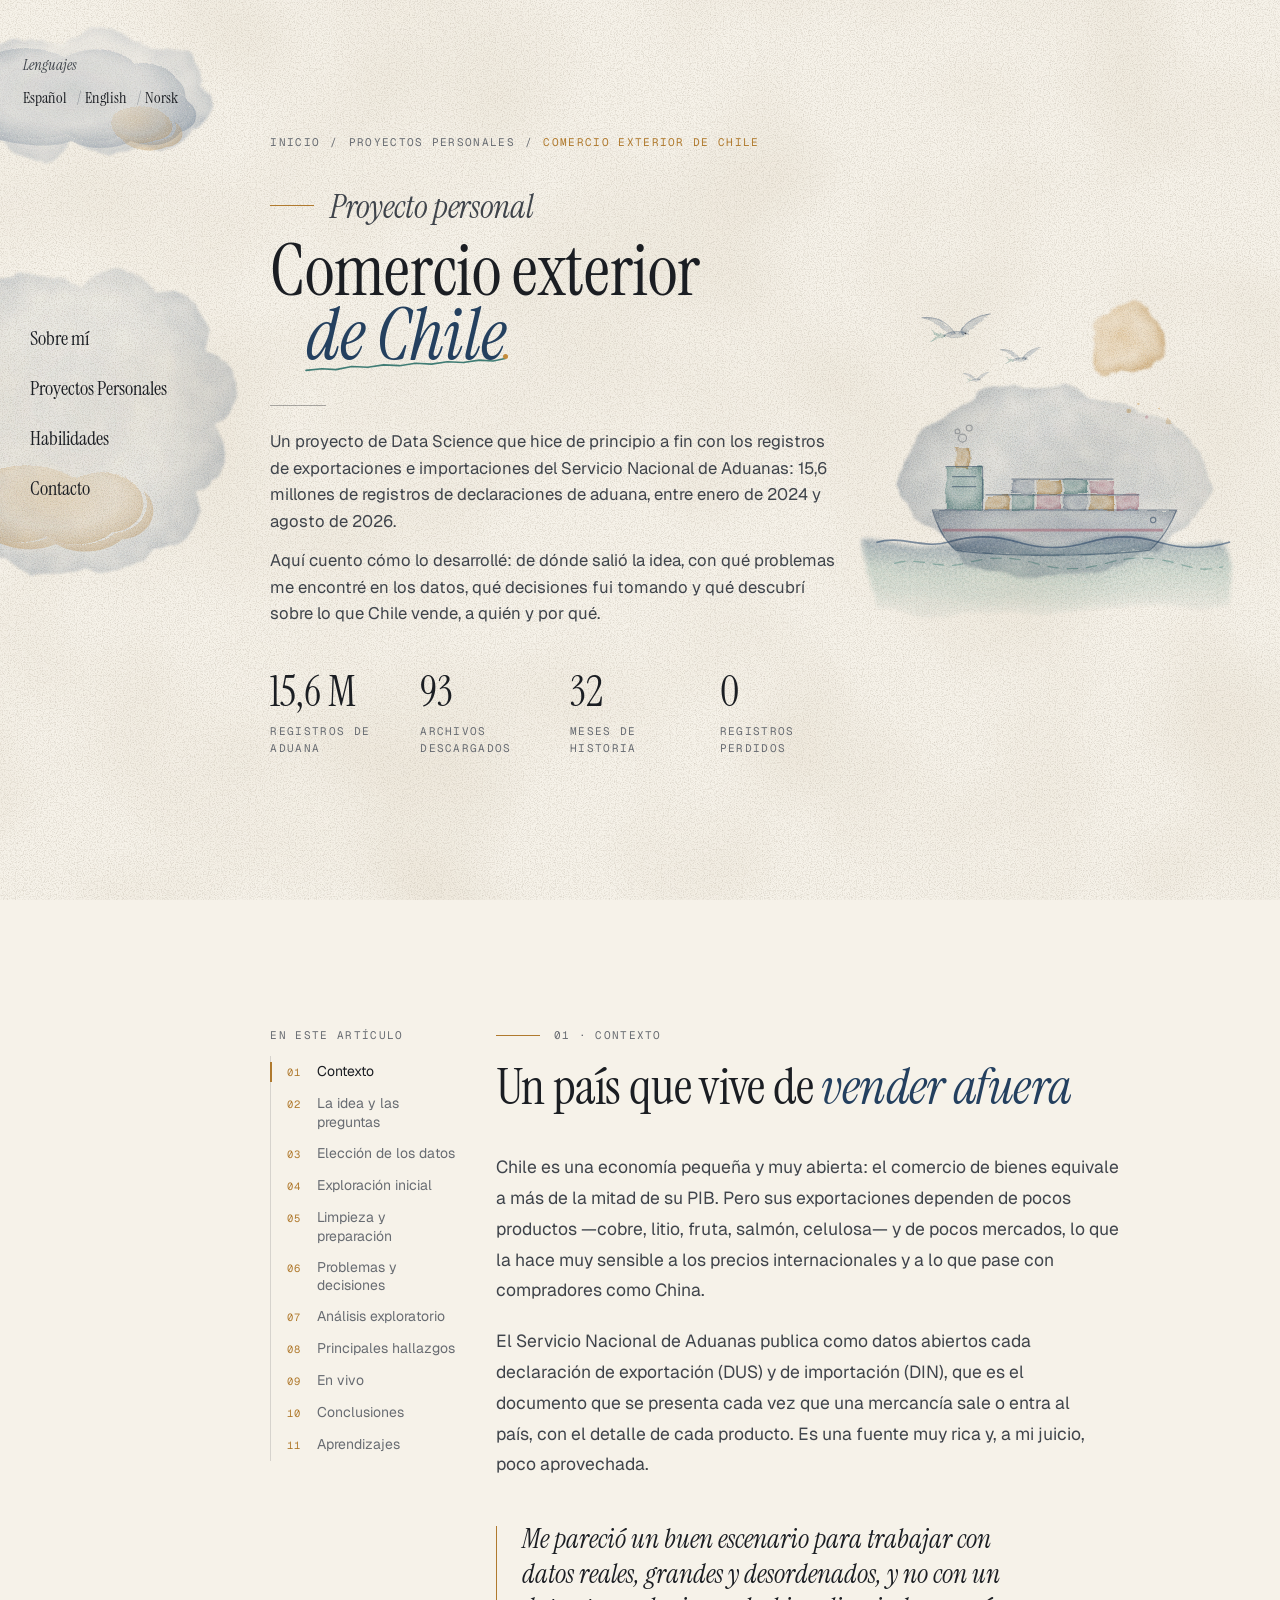
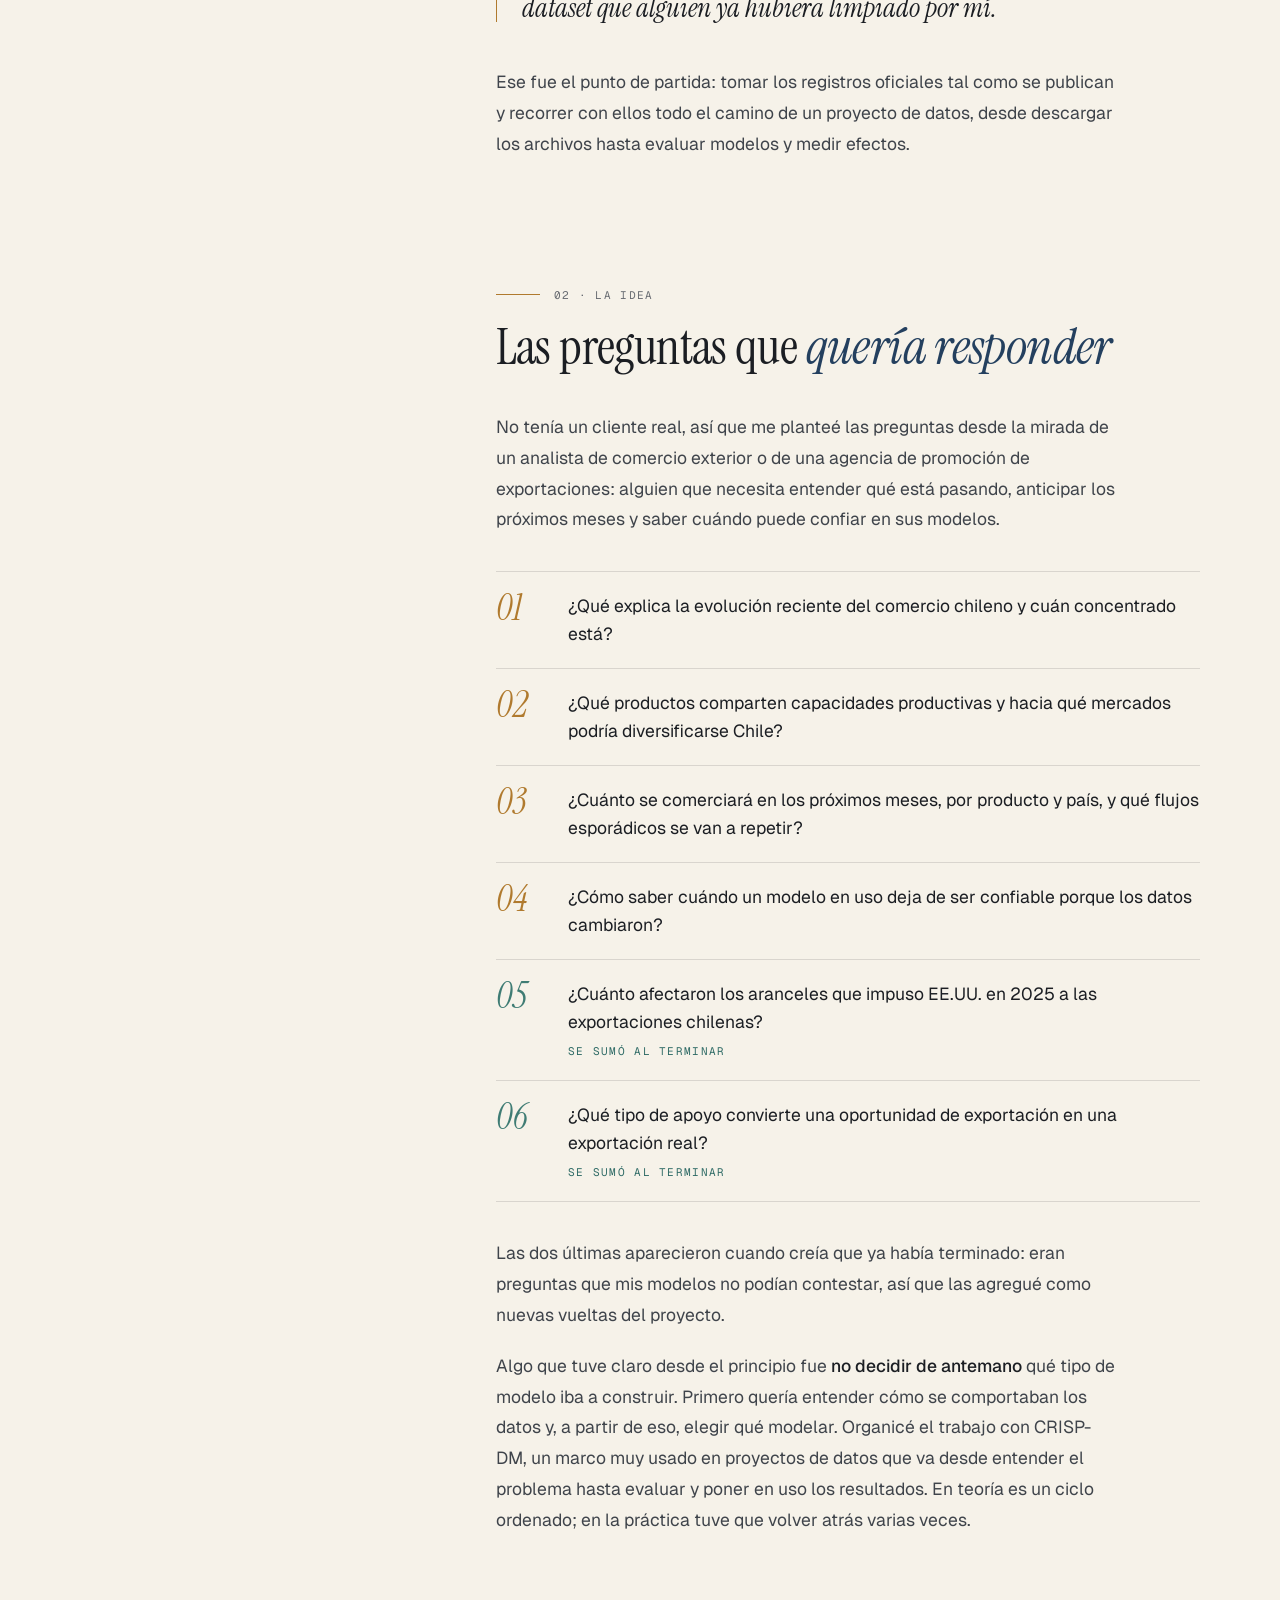
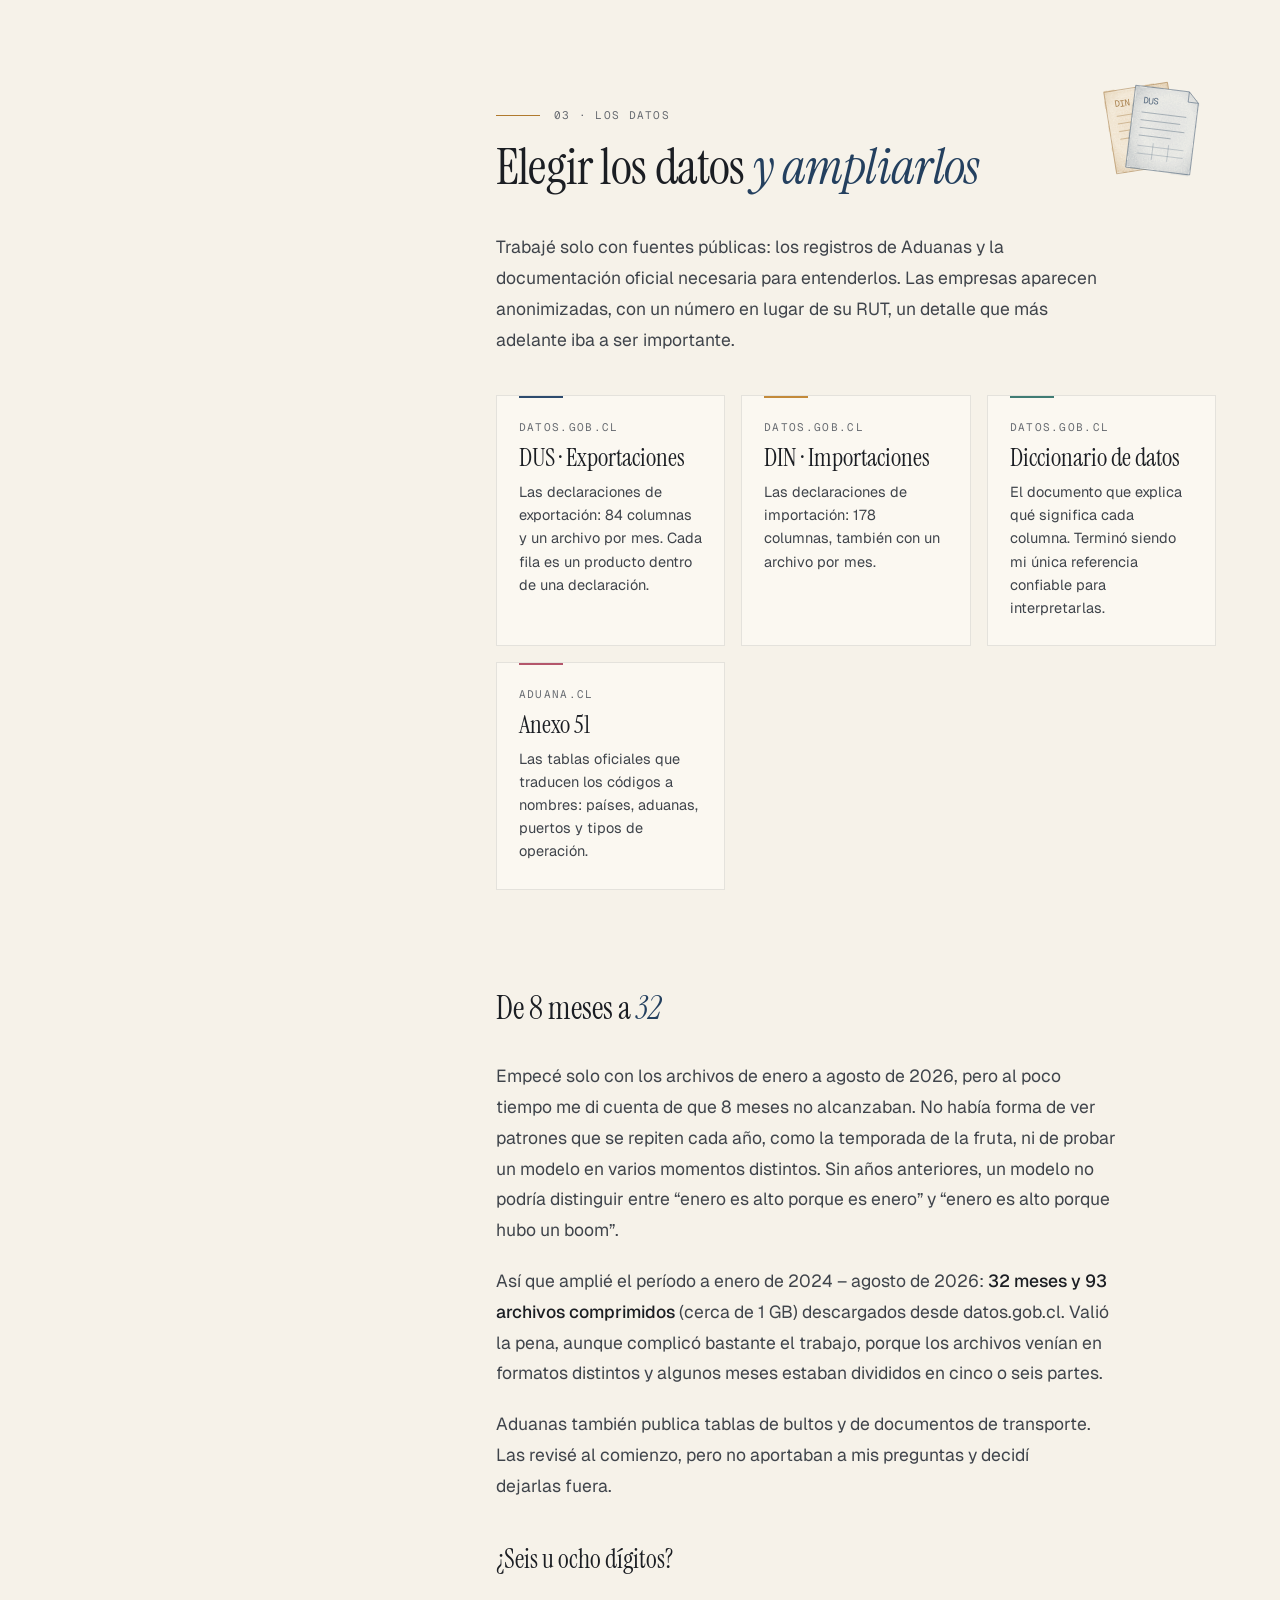
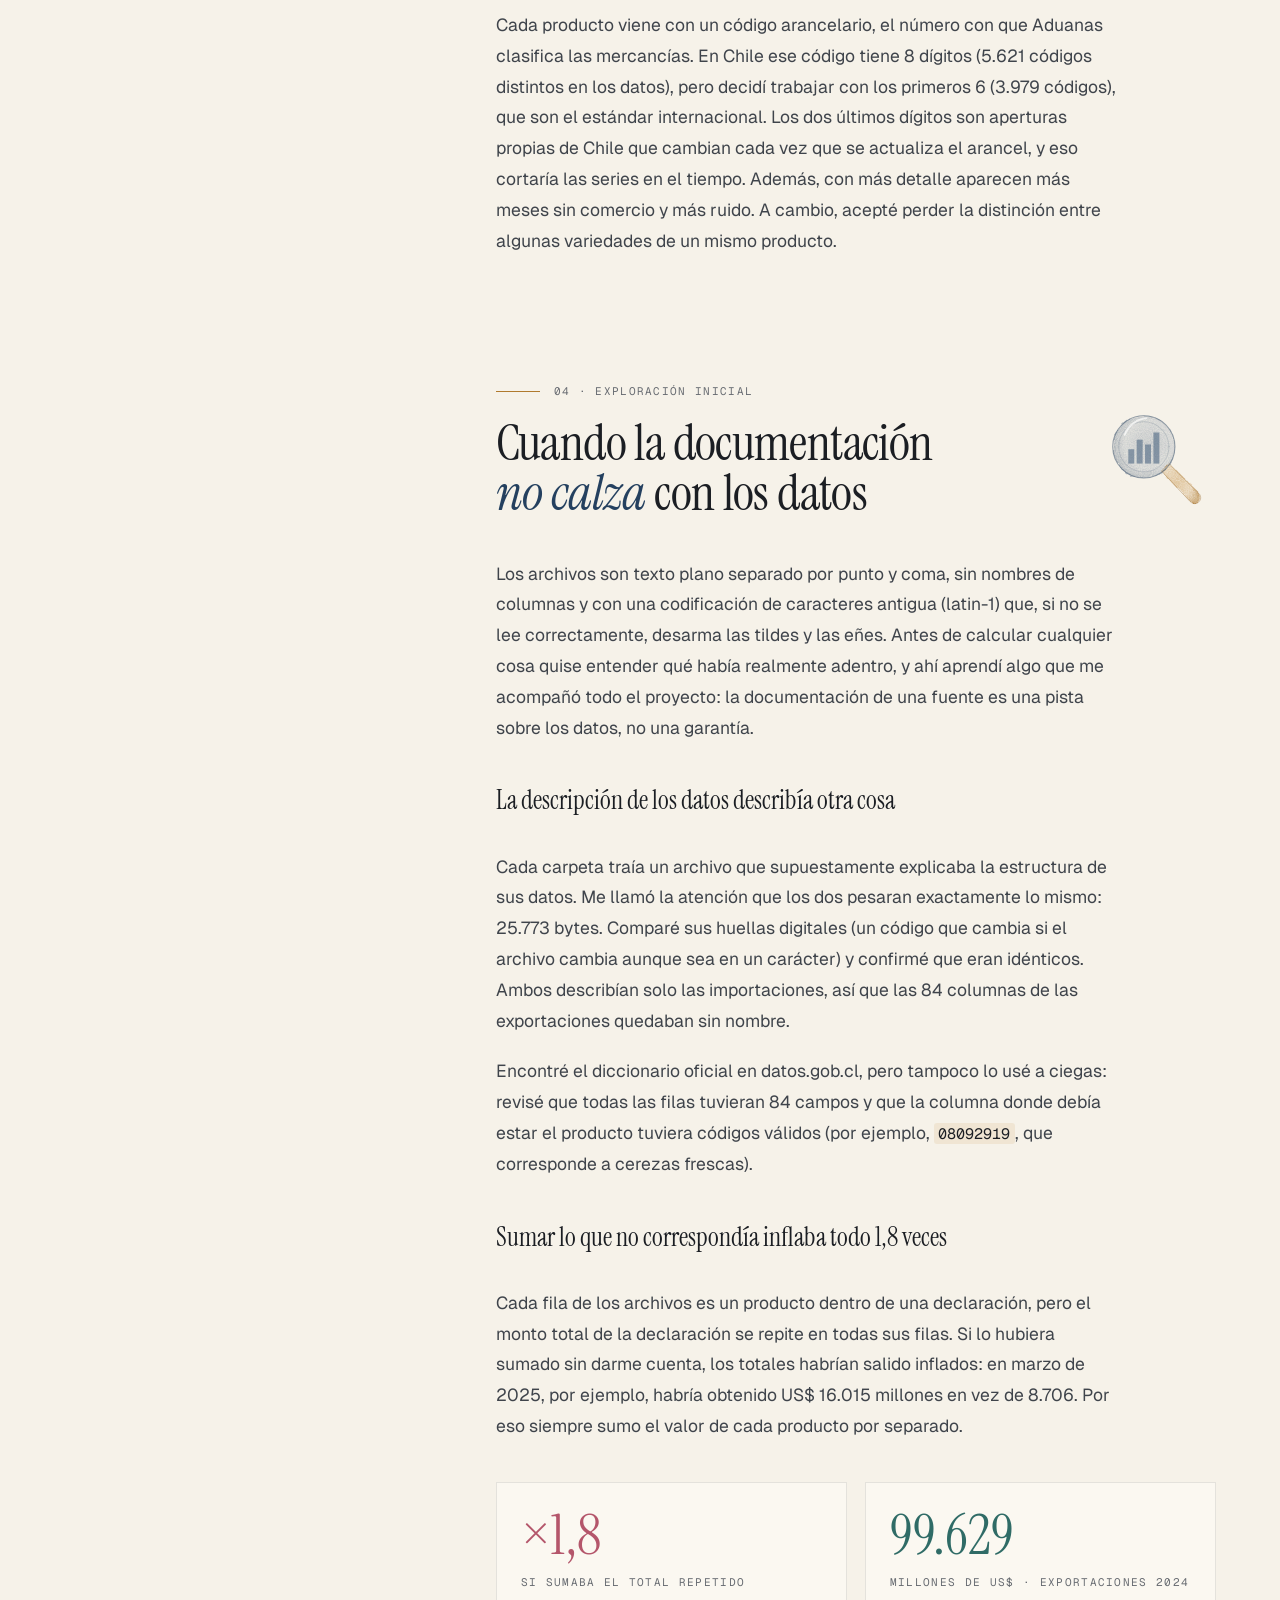
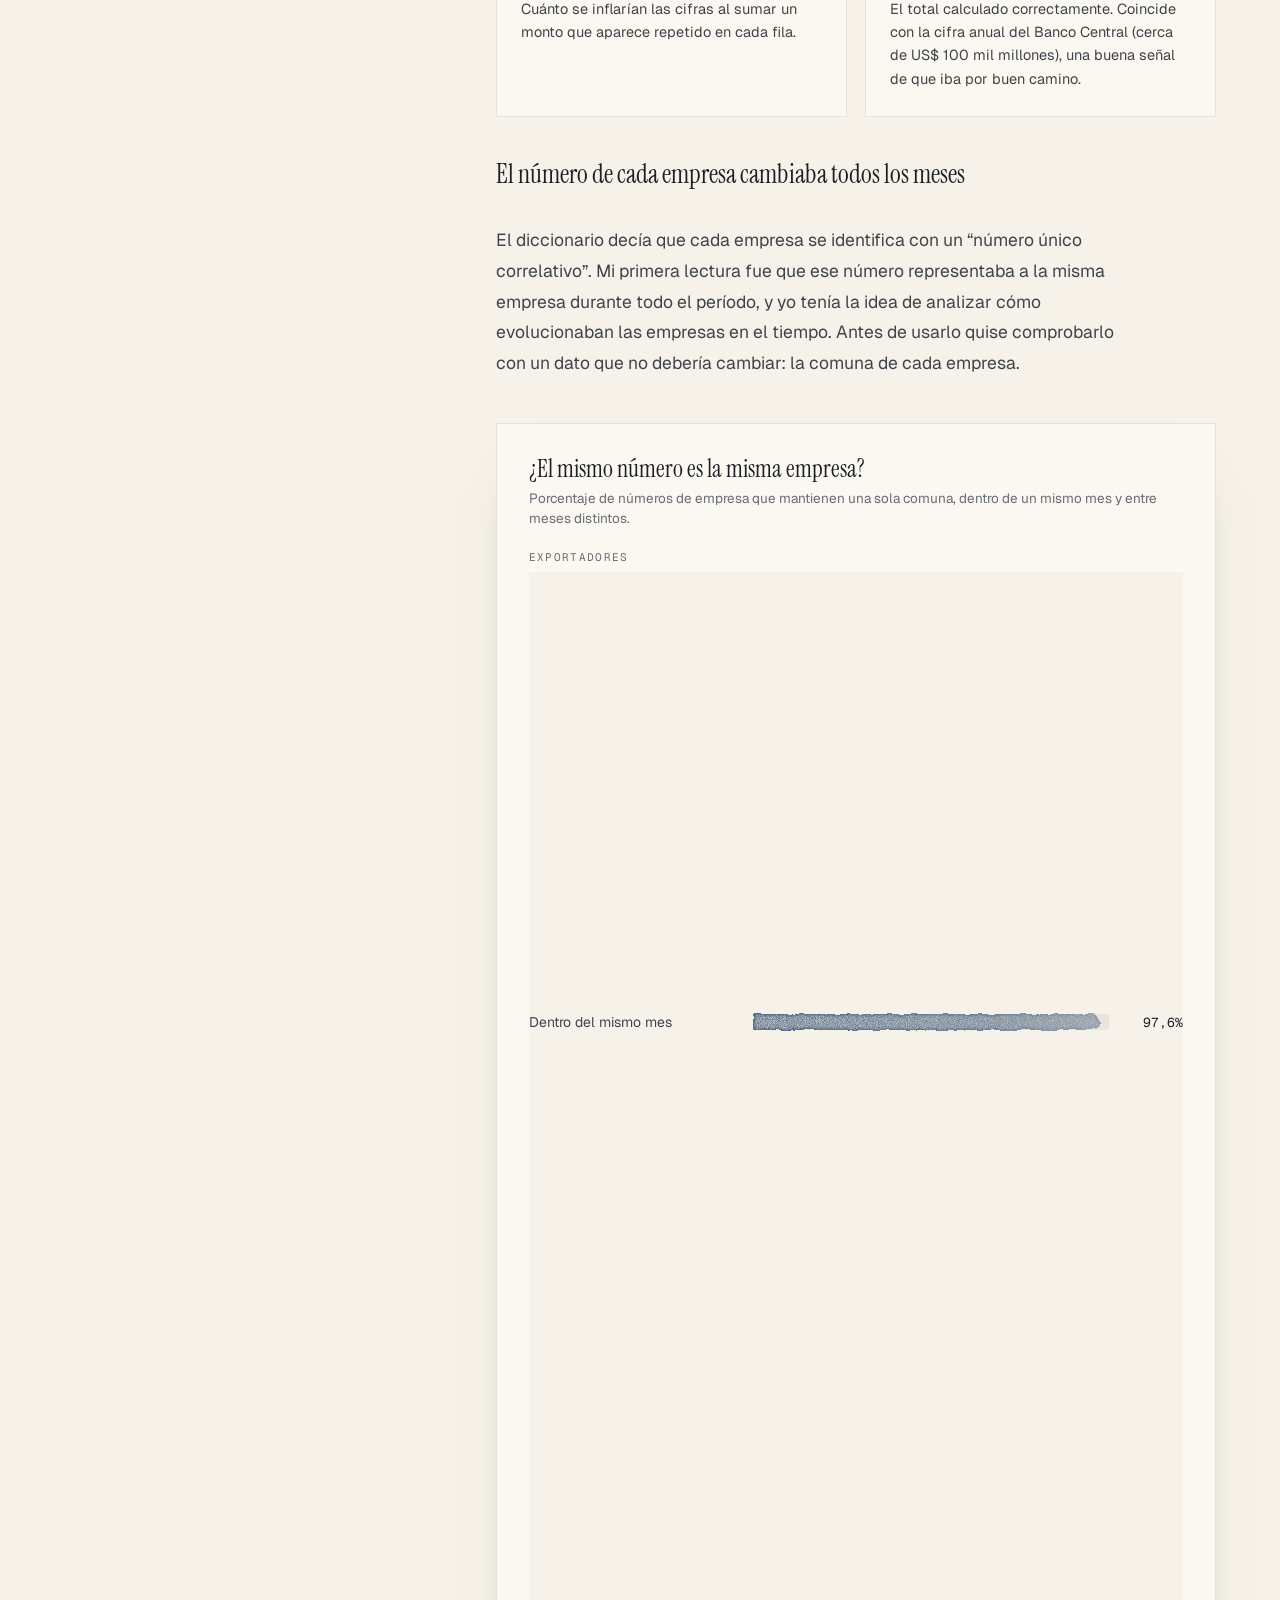
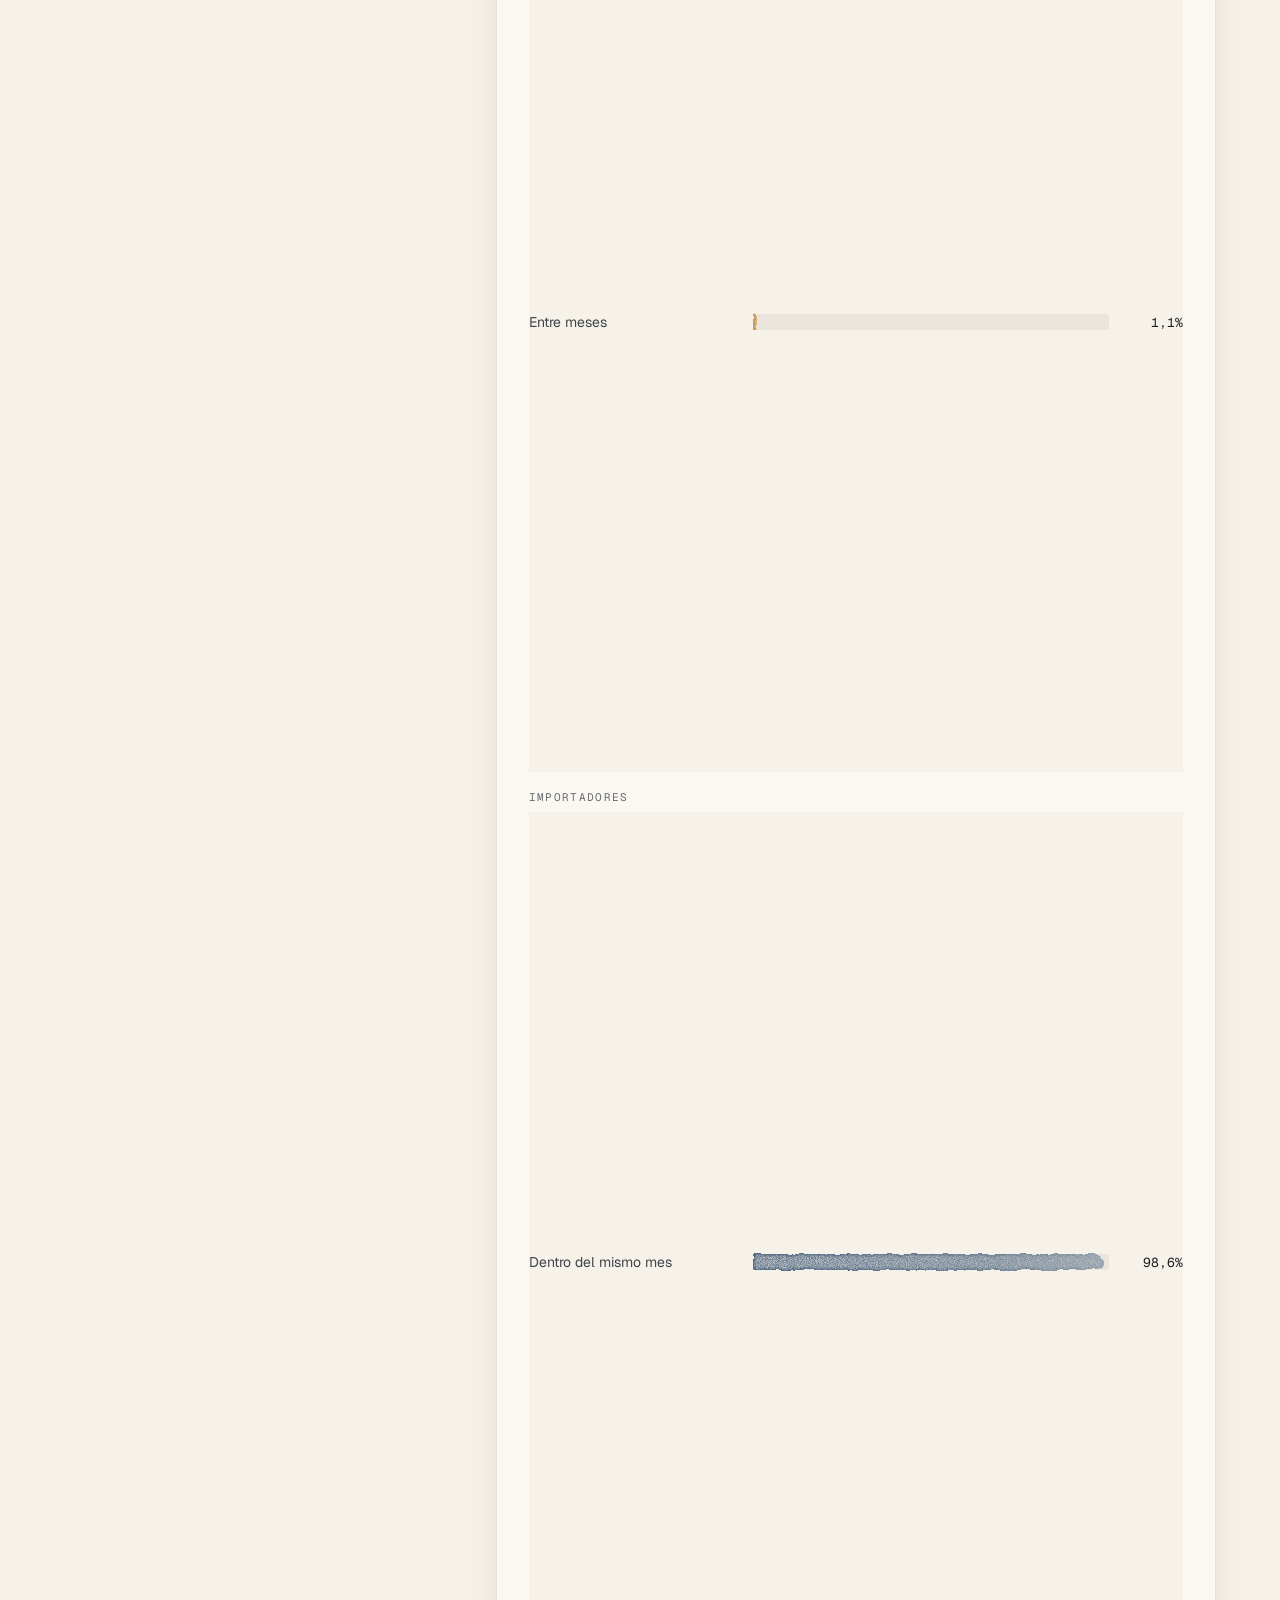
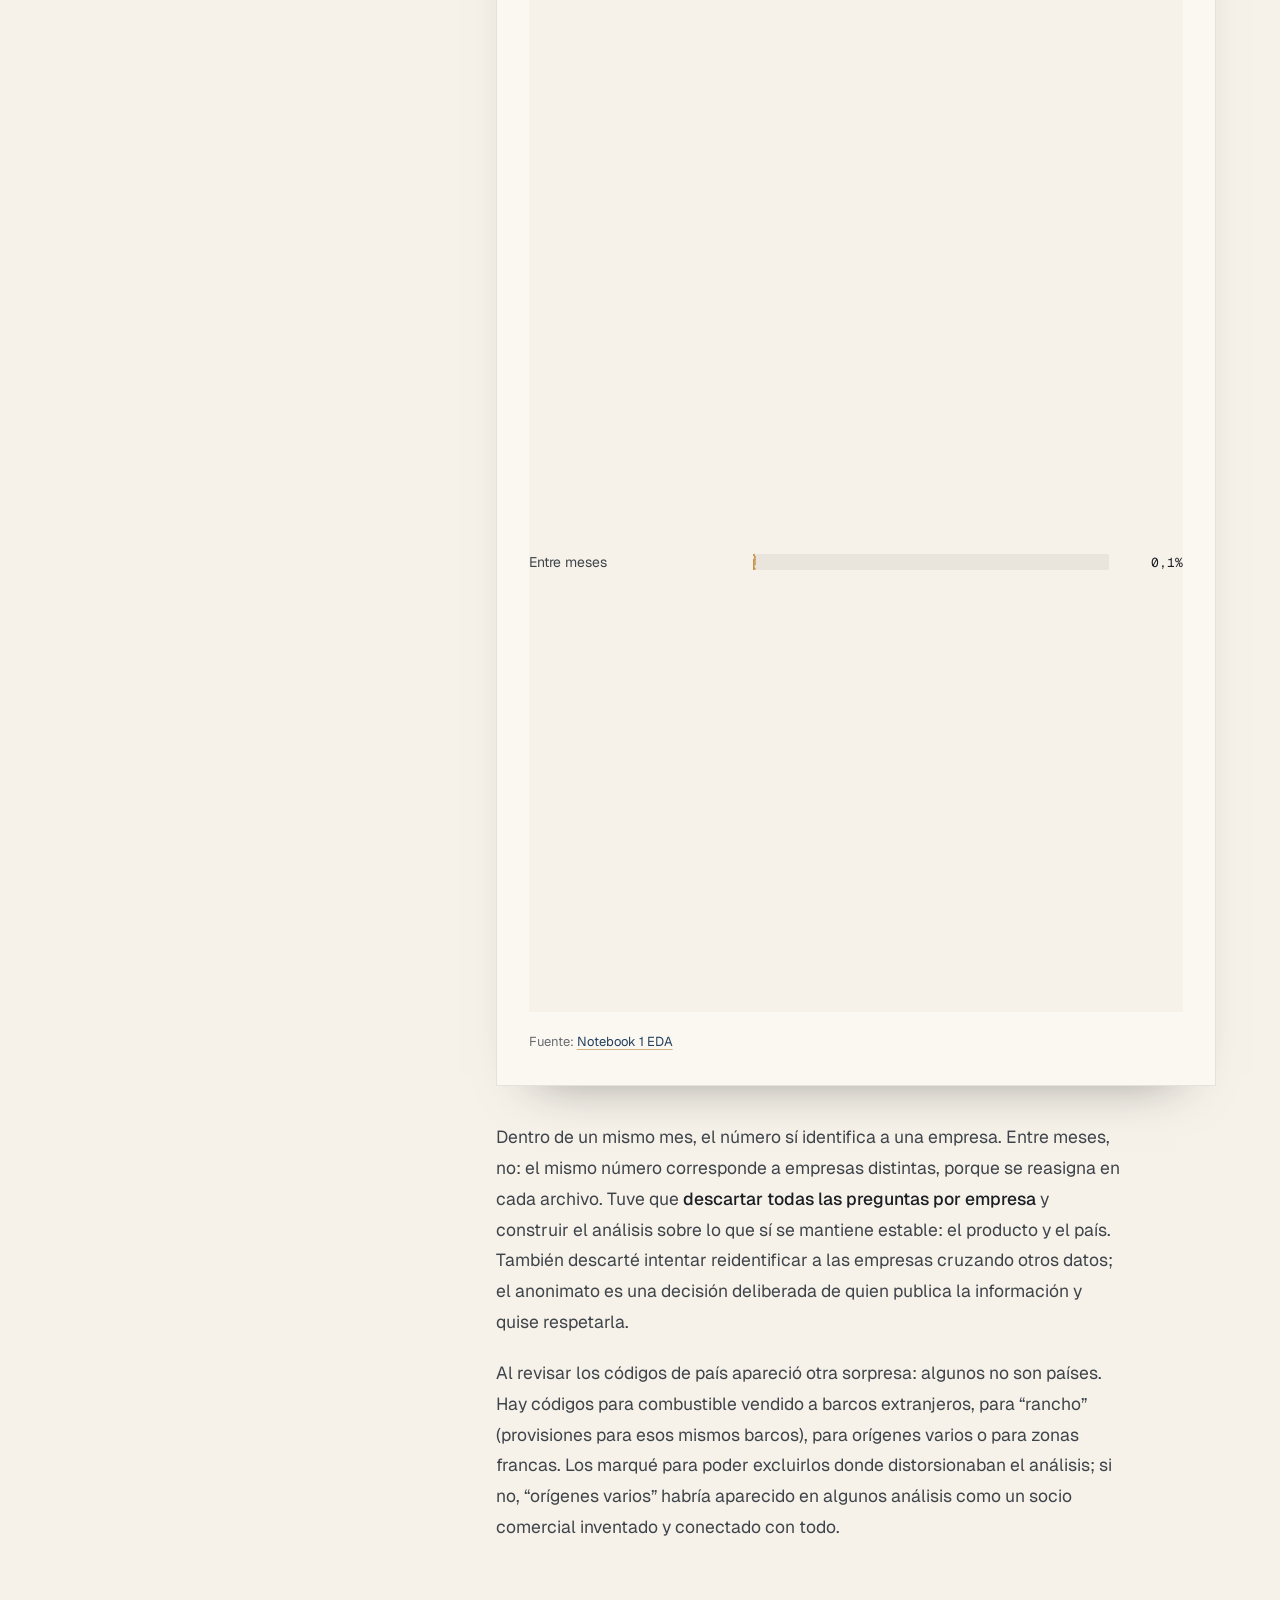
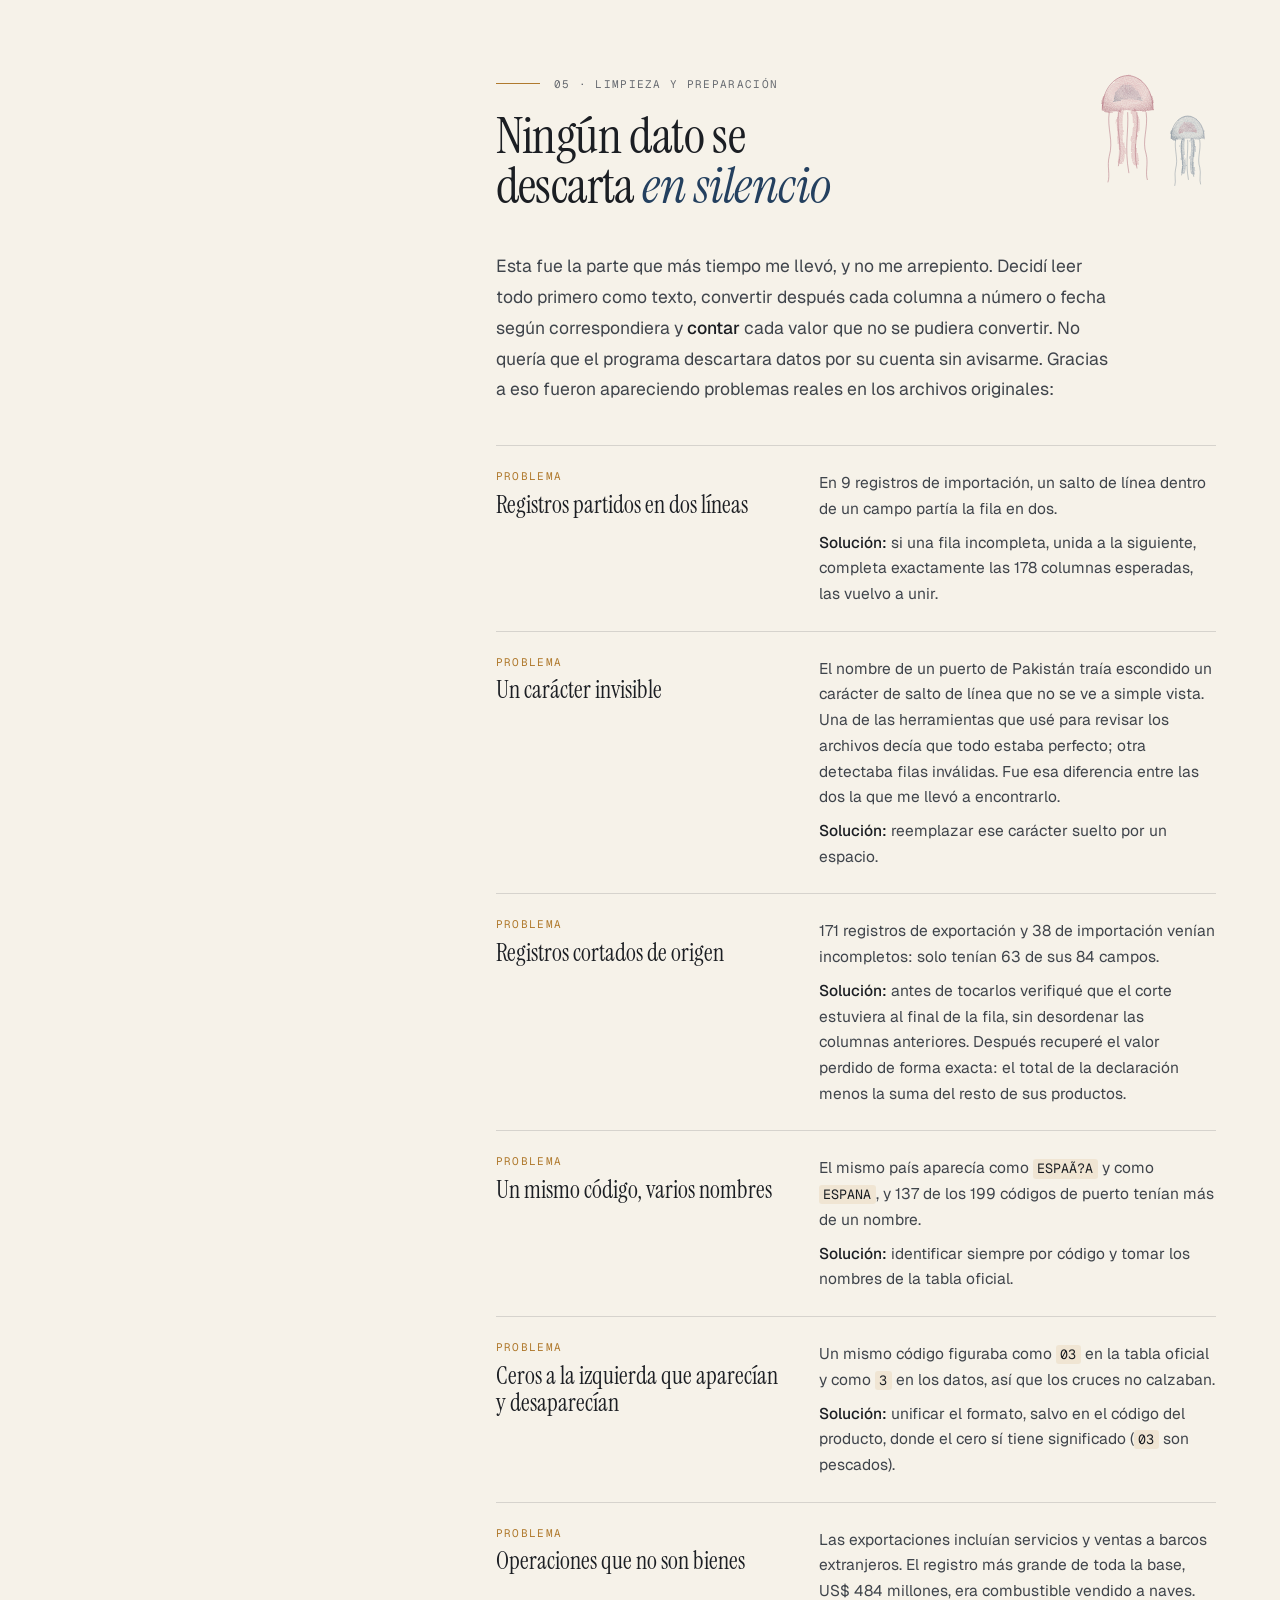
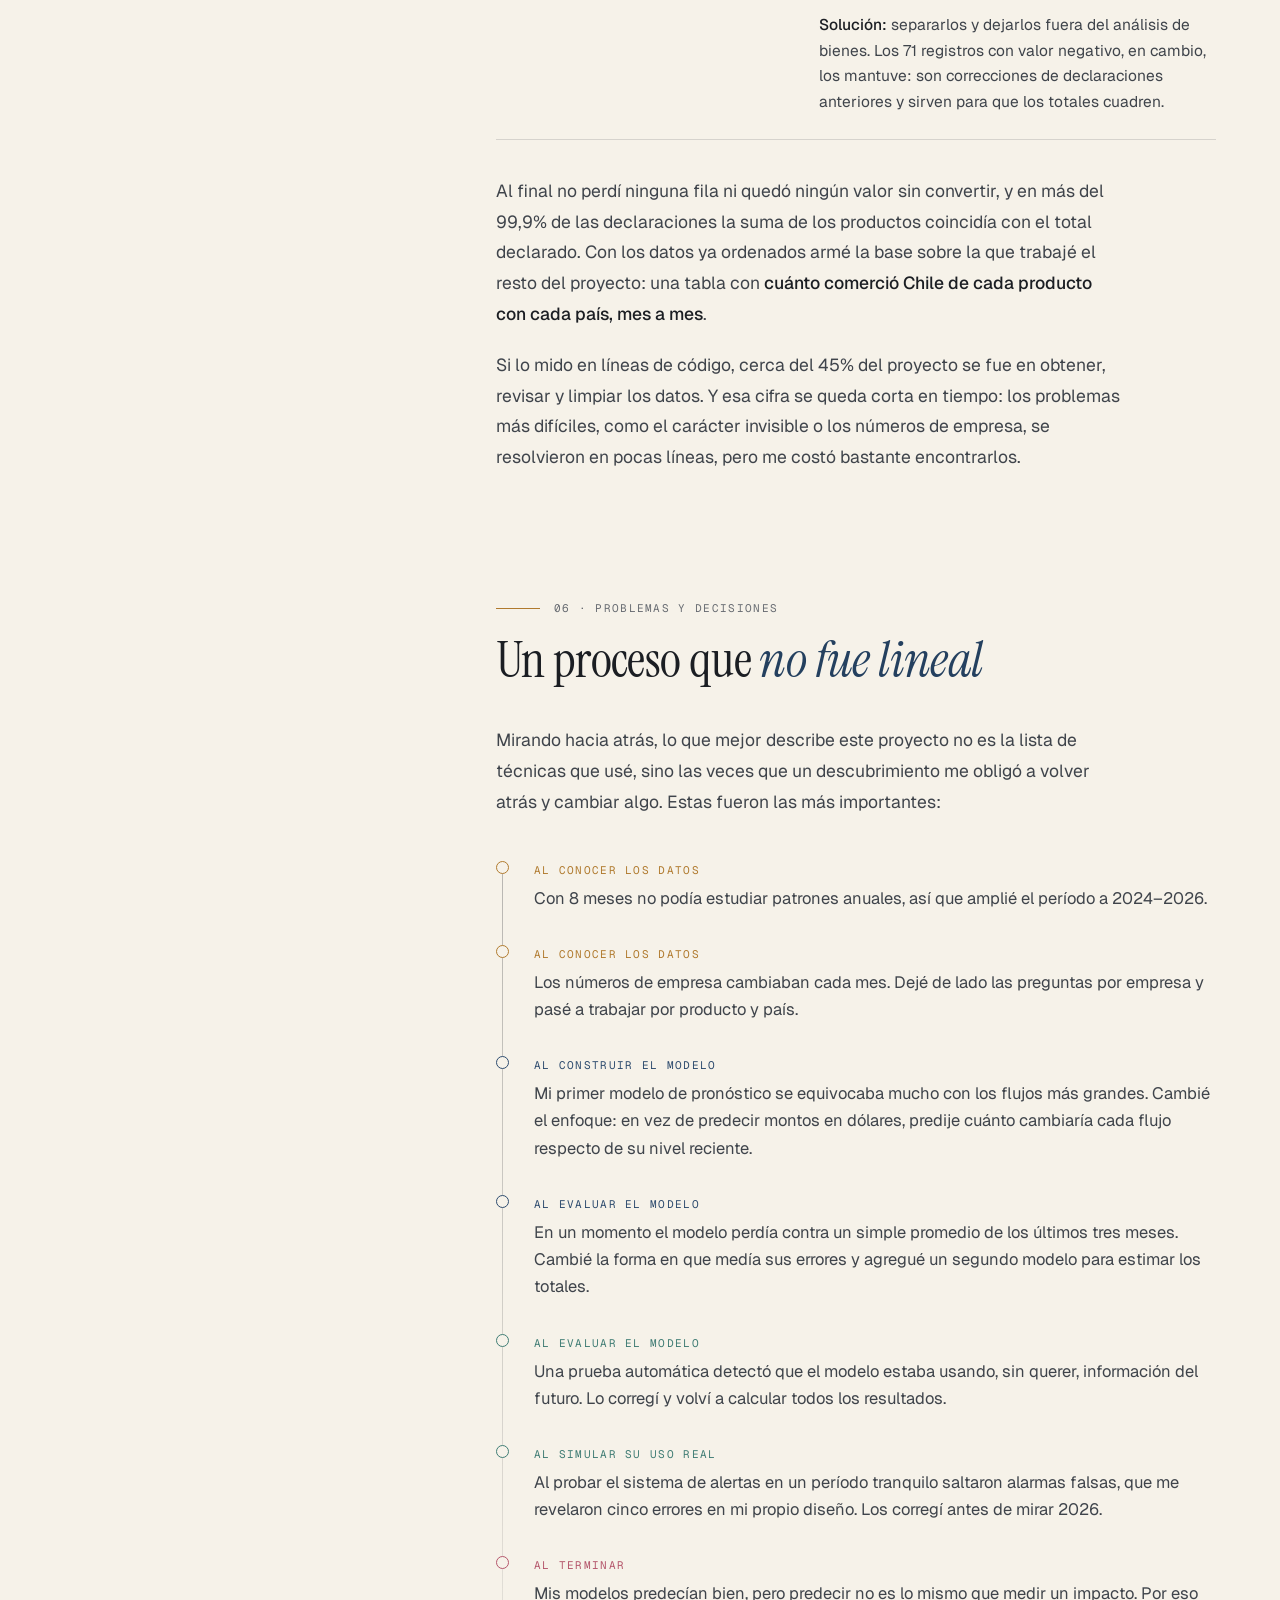
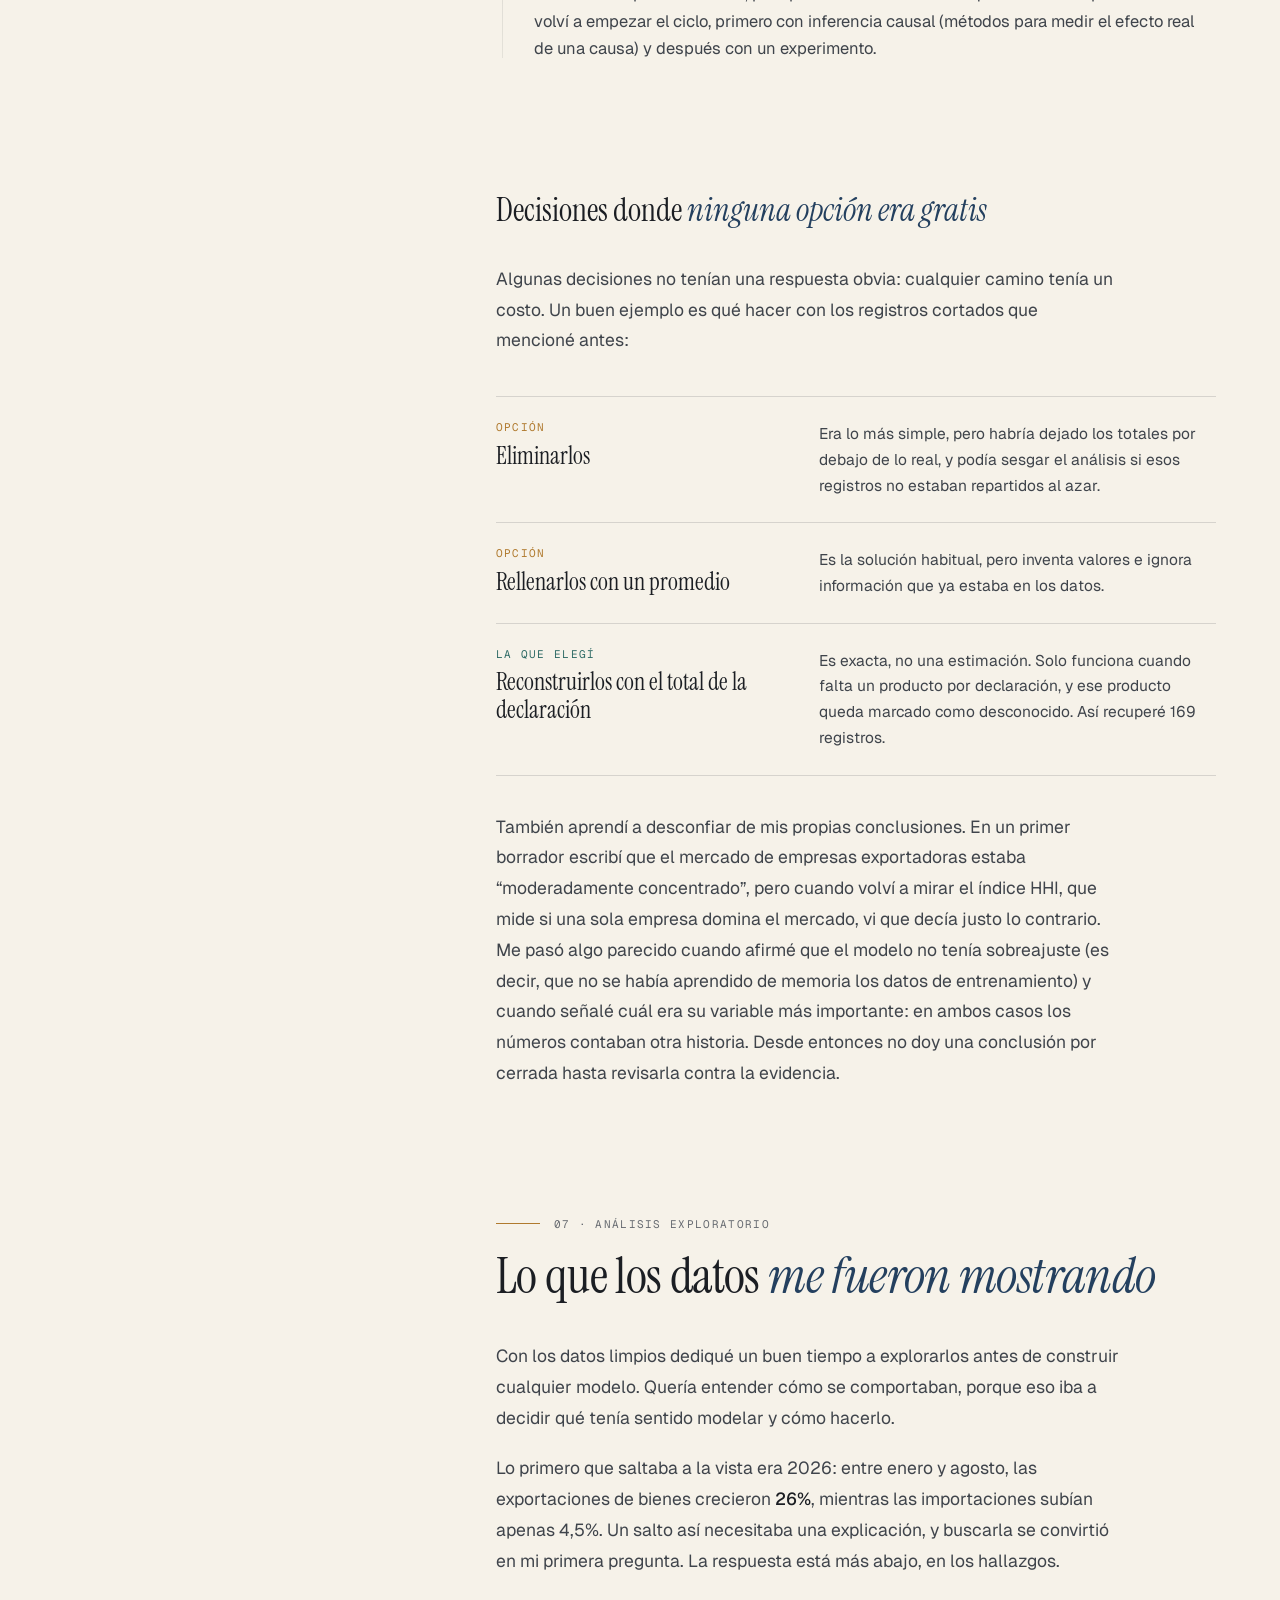
==== commit b1f8a7db: "Agregar pronóstico en vivo del comercio exterior" ====
--- a/comercio-ext-chile/index.html
+++ b/comercio-ext-chile/index.html
@@ -10,11 +10,12 @@
 <link rel="preconnect" href="https://fonts.googleapis.com">
 <link rel="preconnect" href="https://fonts.gstatic.com" crossorigin>
 <link rel="stylesheet" href="https://fonts.googleapis.com/css2?family=Geist:wght@300..600&amp;family=Geist+Mono:wght@400;500&amp;family=Instrument+Serif:ital@0;1&amp;display=swap">
-<link rel="stylesheet" href="../css/style.css?v=21564027">
-<link rel="stylesheet" href="../css/proyecto.css?v=320dd128">
+<link rel="stylesheet" href="../css/style.css?v=4e173239">
+<link rel="stylesheet" href="../css/proyecto.css?v=9da1a446">
 <script>document.documentElement.classList.add('js')</script>
-<script src="../js/main.js?v=d65a6def" defer></script>
+<script src="../js/main.js?v=3fc2208e" defer></script>
 <script src="../js/relato.js?v=7da70a27" defer></script>
+<script src="../js/en-vivo.js?v=34e0a29a" defer></script>
 </head>
 <body>
 <main class="page story">
@@ -537,8 +538,9 @@
 <li><a href="#pregunta-6" data-label="08 · Pregunta 6 · Experimento"><span>P6</span><em>Experimento</em></a></li>
 </ol>
 </li>
-<li><a href="#conclusiones" data-label="09 · Conclusiones"><span>09</span><em>Conclusiones</em></a></li>
-<li><a href="#aprendizajes" data-label="10 · Aprendizajes"><span>10</span><em>Aprendizajes</em></a></li>
+<li><a href="#en-vivo" data-label="09 · En vivo"><span>09</span><em>En vivo</em></a></li>
+<li><a href="#conclusiones" data-label="10 · Conclusiones"><span>10</span><em>Conclusiones</em></a></li>
+<li><a href="#aprendizajes" data-label="11 · Aprendizajes"><span>11</span><em>Aprendizajes</em></a></li>
 </ol>
 </div>
 </nav>
@@ -1144,11 +1146,31 @@
 </div>
 </section>
 
-<!-- 09 · Conclusiones -->
+<!-- 09 · En vivo -->
+<section class="ch" id="en-vivo" aria-labelledby="h-en-vivo">
+<div class="hd">
+<div>
+<p class="meta ch-n rv" data-i18n="live.n">09 · En vivo</p>
+<h2 class="ch-t rv" style="animation-delay: .08s" id="h-en-vivo"><span data-i18n="live.h1">El modelo, </span><em data-i18n="live.h2">funcionando solo</em></h2>
+</div>
+</div>
+<div class="prose">
+<p class="rv" data-i18n="live.p1">Todo lo anterior vivía en notebooks: el modelo solo pronosticaba cuando yo lo ejecutaba. Por eso construí una segunda parte del proyecto para que funcione solo. Cada mes, cuando Aduanas publica un archivo nuevo, un proceso automático lo descarga, revisa que los datos vengan bien, compara lo que el modelo había pronosticado con lo que realmente pasó, vuelve a entrenarlo y publica pronósticos nuevos.</p>
+<p class="rv" data-i18n="live.p2">Lo que ves abajo se actualiza solo con cada publicación de Aduanas, sin que yo lo edite. Si el modelo se equivoca, también se va a ver aquí.</p>
+</div>
+<blockquote class="thought rv" data-i18n="live.thought">Quería que el historial de aciertos no se pudiera retocar: cada pronóstico queda registrado antes de conocer el resultado.</blockquote>
+<div class="viz lv rv" id="en-vivo-app" aria-live="polite" aria-busy="true">
+<p class="lv-lead" data-i18n="live.loading">Cargando los datos en vivo…</p>
+<noscript><p class="lv-lead">Esta sección necesita JavaScript para mostrar los datos en vivo.</p></noscript>
+</div>
+<p class="cap"><span class="fig-src"><span data-i18n="live.src">Fuente:</span> <a href="https://github.com/Bastian-Olea-Diaz/pronostico_comercio_chile" target="_blank" rel="noopener">pronostico_comercio_chile</a> <span data-i18n="live.src2">· se actualiza automáticamente con GitHub Actions</span></span></p>
+</section>
+
+<!-- 10 · Conclusiones -->
 <section class="ch" id="conclusiones" aria-labelledby="h-conclusiones">
 <div class="hd">
 <div>
-<p class="meta ch-n rv">09 · Conclusiones</p>
+<p class="meta ch-n rv">10 · Conclusiones</p>
 <h2 class="ch-t rv" style="animation-delay: .08s" id="h-conclusiones">En <em>pocas palabras</em></h2>
 </div>
 </div>
@@ -1167,7 +1189,7 @@
 <section class="ch" id="aprendizajes" aria-labelledby="h-aprendizajes">
 <div class="hd">
 <div>
-<p class="meta ch-n rv">10 · Cierre</p>
+<p class="meta ch-n rv">11 · Cierre</p>
 <h2 class="ch-t rv" style="animation-delay: .08s" id="h-aprendizajes">Aprendizajes</h2>
 </div>
 <div class="deco rvg" aria-hidden="true" style="--dw: 150px; --ar: 1.4">
--- a/css/style.css
+++ b/css/style.css
@@ -419,3 +419,19 @@
 .hb-wash,.hb-gB .hb-wash{left:-6%;right:-6%;top:-6%;bottom:-6%}
 }
 
+
+/* ---- Indicador "En vivo" de la portada (js/en-vivo.js) ---- */
+.live{display:inline-flex;align-items:center;gap:10px;max-width:35rem;margin-top:1.4em;padding:8px 14px 8px 12px;border:1px solid rgba(27,30,35,.14);border-radius:999px;background:rgba(251,248,241,.72);color:#1B1E23;font-size:14px;line-height:1.35;text-decoration:none;transition:border-color .4s ease,background .4s ease}
+.live[hidden]{display:none}
+.live:hover{border-color:rgba(176,122,46,.7);background:#FBF8F1}
+.live:focus-visible{outline:1px solid #24405F;outline-offset:4px}
+.live-dot{flex:none;width:8px;height:8px;border-radius:50%;background:#2F6B66;animation:live-pulse 2.6s ease-out infinite}
+.live[data-estado="aviso"] .live-dot{background:#B07A2E}
+.live[data-estado="alerta"] .live-dot{background:#A3433A}
+.live-k{flex:none;color:#1B1E23}
+.live-t{color:#3F444B}
+.live-arrow{flex:none;color:#24405F;transition:transform .4s ease}
+.live:hover .live-arrow{transform:translateX(3px)}
+@keyframes live-pulse{0%{box-shadow:0 0 0 0 rgba(47,107,102,.45)}70%{box-shadow:0 0 0 8px rgba(47,107,102,0)}100%{box-shadow:0 0 0 0 rgba(47,107,102,0)}}
+@media (max-width:640px){.live{font-size:13px;border-radius:14px;align-items:flex-start}.live-dot{margin-top:5px}}
+@media (prefers-reduced-motion:reduce){.live-dot{animation:none}.live,.live-arrow{transition:none}}
--- a/css/proyecto.css
+++ b/css/proyecto.css
@@ -250,3 +250,73 @@
 .plate{margin-top:36px}
 .plate-wash{left:-2.5%;width:105%}
 }
+
+/* ---- 09 · En vivo: pronóstico actualizado automáticamente (js/en-vivo.js) ---- */
+.lv{max-width:820px}
+.lv-lead{margin:0;font-size:16.5px;line-height:1.7;color:#3F444B;text-wrap:pretty}
+.lv-status{display:flex;flex-wrap:wrap;align-items:center;gap:8px 14px;margin:0 0 22px}
+.lv-badge{display:inline-flex;align-items:center;gap:8px;color:#1B1E23}
+.lv-badge::before{content:"";width:8px;height:8px;border-radius:50%;background:var(--lv-c,#2F6B66);box-shadow:0 0 0 0 var(--lv-c,#2F6B66);animation:lv-pulse 2.6s ease-out infinite}
+.lv-status[data-estado="aviso"]{--lv-c:#B07A2E}
+.lv-status[data-estado="alerta"]{--lv-c:#A3433A}
+.lv-state{font-size:14.5px;color:#1B1E23}
+.lv-dates{flex-basis:100%;font-size:13.5px;color:#686C72}
+@keyframes lv-pulse{0%{box-shadow:0 0 0 0 rgba(47,107,102,.45)}70%{box-shadow:0 0 0 9px rgba(47,107,102,0)}100%{box-shadow:0 0 0 0 rgba(47,107,102,0)}}
+.lv-tabs{display:inline-flex;gap:4px;padding:4px;margin:0 0 22px;border:1px solid rgba(27,30,35,.13);border-radius:999px}
+.lv-tab{appearance:none;border:0;border-radius:999px;padding:7px 16px;background:transparent;font:inherit;font-size:14px;color:#3F444B;cursor:pointer;transition:background .3s ease,color .3s ease}
+.lv-tab:hover{color:#1B1E23}
+.lv-tab[aria-pressed="true"]{background:#24405F;color:#FBF8F1}
+.lv-stats{display:grid;grid-template-columns:repeat(3,minmax(0,1fr));gap:14px;margin:0 0 26px}
+.lv-stat{padding:14px 0 0;border-top:1px solid rgba(27,30,35,.13)}
+.lv-stat p{margin:0}
+.lv-num{margin-top:8px!important;font-family:'Instrument Serif','Times New Roman',serif;font-size:clamp(24px,2.4vw,32px);line-height:1.05;color:#1B1E23}
+.lv-range{margin-top:6px!important;font-size:13px;color:#686C72}
+.lv-chart-t{margin:0 0 10px;font-size:14px;color:#3F444B}
+.lv-fig{margin:0}
+.lv-legend{display:flex;flex-wrap:wrap;gap:6px 18px;margin:0 0 8px;padding:0;list-style:none;font-size:13px;color:#3F444B}
+.lv-legend li{display:inline-flex;align-items:center;gap:8px}
+.lv-legend li::before{content:"";width:22px;height:0;border-top:2px solid #24405F}
+.lv-legend .k-fc::before{border-top-style:dashed}
+.lv-legend .k-band::before{height:10px;border:0;background:rgba(36,64,95,.14)}
+.lv-chart{position:relative}
+.lv-chart svg{display:block;width:100%;height:auto;overflow:visible;touch-action:pan-y}
+.lv-grid{stroke:#1B1E23;stroke-opacity:.09;stroke-width:1}
+.lv-axis{font-family:'Geist Mono',ui-monospace,monospace;font-size:11px;fill:#686C72}
+.lv-obs{fill:none;stroke:#24405F;stroke-width:2;stroke-linejoin:round;stroke-linecap:round}
+.lv-fc{fill:none;stroke:#24405F;stroke-width:2;stroke-dasharray:3 5;stroke-linecap:round}
+.lv-dot{fill:#FBF8F1;stroke:#24405F;stroke-width:2}
+.lv-band{fill:#24405F;fill-opacity:.12}
+.lv-now{stroke:#B07A2E;stroke-opacity:.6;stroke-width:1;stroke-dasharray:2 3}
+.lv-cross{stroke:#1B1E23;stroke-opacity:.25;stroke-width:1}
+.lv-tip{position:absolute;z-index:2;transform:translate(-50%,calc(-100% - 14px));display:grid;gap:2px;min-width:150px;padding:9px 12px;background:#1B1E23;color:#FBF8F1;font-size:12.5px;line-height:1.4;pointer-events:none;white-space:nowrap}
+.lv-tip strong{font-weight:500}
+.lv-tip[hidden]{display:none}
+.lv-tip-sub{color:rgba(251,248,241,.7)}
+.lv-details{margin:14px 0 0;font-size:13.5px;color:#3F444B}
+.lv-details summary{cursor:pointer;color:#24405F;width:max-content}
+.lv-details .lv-table{margin-top:10px}
+.lv-block{margin-top:34px;padding-top:24px;border-top:1px solid rgba(27,30,35,.13)}
+.lv-h{margin:0 0 10px;font-family:'Instrument Serif','Times New Roman',serif;font-weight:400;font-size:clamp(24px,2.2vw,30px);line-height:1.1;color:#1B1E23}
+.lv-note{margin:12px 0 0;font-size:13.5px;line-height:1.6;color:#686C72}
+.lv-table{width:100%;margin-top:14px;border-collapse:collapse;font-size:14px;color:#1B1E23;font-variant-numeric:tabular-nums}
+.lv-table th{padding:0 10px 8px 0;text-align:left;font-family:'Geist Mono',ui-monospace,monospace;font-size:10.5px;font-weight:400;letter-spacing:.1em;text-transform:uppercase;color:#686C72;border-bottom:1px solid rgba(27,30,35,.18)}
+.lv-table td{padding:9px 10px 9px 0;border-bottom:1px solid rgba(27,30,35,.08);vertical-align:top}
+.lv-table th:not(:first-child),.lv-table td:not(:first-child){text-align:right}
+.lv-track tr[data-gana="true"] td:nth-child(4){color:#2F6B66}
+.lv-track tr[data-gana="false"] td:nth-child(4){color:#A3433A}
+.lv-track tr td:nth-child(4)::after{content:" ✓";font-size:11px}
+.lv-track tr[data-gana="false"] td:nth-child(4)::after{content:" ✗"}
+.lv-links{display:flex;flex-wrap:wrap;gap:8px 22px;margin:28px 0 0;padding:0;list-style:none;font-size:14.5px}
+.lv-links a{color:#24405F;text-decoration:underline;text-decoration-color:rgba(176,122,46,.55);text-underline-offset:3px}
+.lv-links a:hover{color:#1B1E23;text-decoration-color:#B07A2E}
+@media (max-width:640px){
+.lv-stats{grid-template-columns:minmax(0,1fr);gap:0}
+.lv-stat{display:grid;grid-template-columns:minmax(0,1fr) auto;align-items:baseline;gap:2px 12px;padding:12px 0}
+.lv-num{margin-top:0!important;font-size:24px}
+.lv-range{grid-column:1/-1}
+.lv-table{font-size:12.5px}
+.lv-table td:not(:first-child){white-space:nowrap}
+.lv-table th,.lv-table td{padding-right:8px}
+.lv-track th:nth-child(5),.lv-track td:nth-child(5){display:none}
+}
+@media (prefers-reduced-motion:reduce){.lv-badge::before{animation:none}.lv-tab{transition:none}}
